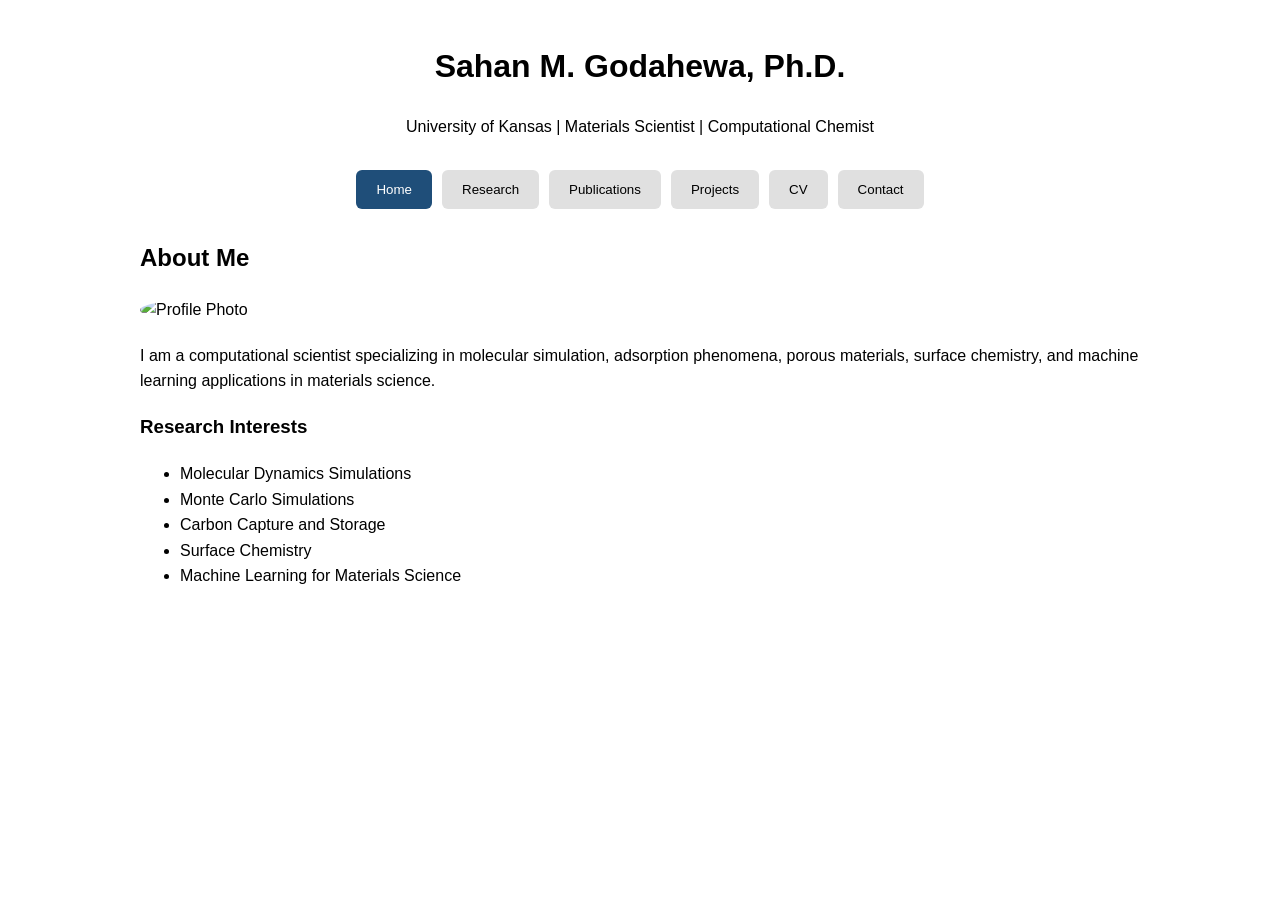
==== index.html @ 33417f58 "Update index.html Updated skills" ====
<!DOCTYPE html>
<html lang="en">
<head>
    <meta charset="UTF-8">
    <meta name="viewport" content="width=device-width, initial-scale=1.0">
    <title>Sahan M. Godahewa</title>
    <link rel="stylesheet" href="style.css">
</head>
<body>

<header>
    <h1>Sahan M. Godahewa, Ph.D. </h1>
    <p>University of Kansas | Materials Scientist | Computational Chemist</p>
</header>

<nav>
    <button class="tab-btn active" onclick="openTab('home')">Home</button>
    <button class="tab-btn" onclick="openTab('research')">Research</button>
    <button class="tab-btn" onclick="openTab('publications')">Publications</button>
    <button class="tab-btn" onclick="openTab('projects')">Projects</button>
    <button class="tab-btn" onclick="openTab('cv')">CV</button>
    <button class="tab-btn" onclick="openTab('contact')">Contact</button>
</nav>

<main>

<section id="home" class="tab-content active">
    <h2>About Me</h2>

    <img src="assets/img/profile.jpg" alt="Profile Photo" class="profile-photo">

    <p>
        I am a computational scientist specializing in molecular simulation,
        adsorption phenomena, porous materials, surface chemistry, and machine
        learning applications in materials science.
    </p>

    <h3>Research Interests</h3>
    <ul>
        <li>Molecular Dynamics Simulations</li>
        <li>Monte Carlo Simulations</li>
        <li>Carbon Capture and Storage</li>
        <li>Surface Chemistry</li>
        <li>Machine Learning for Materials Science</li>
    </ul>
</section>

<section id="research" class="tab-content">
    <h2>Research</h2>

    <h3>Molecular Simulation</h3>
    <p>
        Investigating adsorption, diffusion, and transport phenomena in porous materials.
    </p>

    <h3>Machine Learning</h3>
    <p>
        Applying data-driven methods to accelerate materials discovery.
    </p>

    <h3>Methods</h3>
    <ul>
        <li>Molecular Dynamics</li>
        <li>Monte Carlo</li>
        <li>Density Functional Theory</li>
        <li>Machine Learning</li>
    </ul>
</section>

<section id="publications" class="tab-content">
    <h2>Publications</h2>

    <div class="card">
        <h3>Publication Title</h3>
        <p>Authors</p>
        <p>Journal, Year</p>
    </div>

    <div class="card">
        <h3>Publication Title</h3>
        <p>Authors</p>
        <p>Journal, Year</p>
    </div>
</section>

<section id="projects" class="tab-content">
    <h2>Projects</h2>

    <div class="card">
        <h3>CO₂ Adsorption in Porous Silica</h3>
        <p>Molecular simulation study of adsorption and transport.</p>
    </div>

    <div class="card">
        <h3>Machine Learning for Materials Discovery</h3>
        <p>Predictive models for materials properties.</p>
    </div>
</section>

<section id="cv" class="tab-content">
    <h2>CV</h2>

    <div class="card">
    <h3>Contact Information</h3>
    <table style="width: 100%; border-collapse: collapse;">
        <tr>
            <td style="width: 180px; font-weight: bold; padding-bottom: 12px; vertical-align: top;">Name</td>
            <td style="padding-bottom: 12px; vertical-align: top;">Sahan M. Godahewa</td>
        </tr>
        <tr>
            <td style="font-weight: bold; padding-bottom: 12px; vertical-align: top;">Professional Title</td>
            <td style="padding-bottom: 12px; vertical-align: top;">Ph.D. in Chemistry</td>
        </tr>
        <tr>
            <td style="font-weight: bold; padding-bottom: 12px; vertical-align: top;">Email</td>
            <td style="padding-bottom: 12px; vertical-align: top;">sahanm830@gmail.com</td>
        </tr>
        <tr>
            <td style="font-weight: bold; padding-bottom: 12px; vertical-align: top;">Location</td>
            <td style="padding-bottom: 12px; vertical-align: top;">Colombo, Sri Lanka</td>
        </tr>
    </table>
</div>

    <div class="card">
     <h3>Professional Summary</h3>
        Materials scientist with 5+ years of experience in computational modeling, molecular simulations, and chemistry
research. Skilled in both advanced computation and laboratory techniques, with a strong passion for teaching,
mentorship, and translating research into practical applications.
    </div>

    <div class="card">
        <h3>Education</h3>
        <strong>Ph.D. in Chemistry</strong> (2019 — 2025)<br>
        University of Kansas, USA
        <br><br>
        <strong>B.Sc. (Hons)</strong> (2014 — 2018)<br>
        University of Colombo, Sri Lanka
    </div>

    <section id="cv" class="tab-content">
    <h2>CV</h2>

    <div class="card">
    <h3>Skills</h3>
    <table style="width: 100%; border-collapse: collapse;">
        <tr>
            <td style="width: 180px; font-weight: bold; padding-bottom: 12px; vertical-align: top;">Programming:</td>
            <td style="padding-bottom: 12px; vertical-align: top;">Python, Fortran, Shell scripts, HPC scripting</td>
        </tr>
        <tr>
            <td style="font-weight: bold; padding-bottom: 12px; vertical-align: top;">Simulation software packages:</td>
            <td style="padding-bottom: 12px; vertical-align: top;">LAMMPS, VASP, NWchem, QChem, CP2K</td>
        </tr>
        <tr>
            <td style="font-weight: bold; padding-bottom: 12px; vertical-align: top;">Utility programs:</td>
            <td style="padding-bottom: 12px; vertical-align: top;">VMD, PyMOL, MS Office, VESTA, GRACE, LaTeX, Blender, AVOGADRO</td>
        </tr>
        <tr>
            <td style="font-weight: bold; padding-bottom: 12px; vertical-align: top;">Experimental techniques:</td>
            <td style="padding-bottom: 12px; vertical-align: top;">SEM, TGA, FTIR, UV/VIS Spectrophotometer, pH analysis, Calorimetry</td>
        </tr>
    </table>
</div>

    
    <h3>Download Full CV</h3>

  <a href="assets/pdf/cv.pdf" class="btn">
      Download PDF
  </a>

</section>

<section id="contact" class="tab-content">
    <h2>Contact</h2>

    <p>Email:
        <a href="mailto:sahanm830@gmail.com">
        sahanm830@gmail.com
        </a>
    </p>

    <p>GitHub:
        <a href="https://github.com/sahangodahewa" target="_blank">
        github.com/sahangodahewa
        </a>
    </p>

    <p>LinkedIn:
        <a href="https://www.linkedin.com/in/sahan-godahewa/" target="_blank">
        LinkedIn/sahangodahewa
        </a>
    </p>

    <p>Google Scholar:
        <a href="https://scholar.google.com/citations?user=-yLiTJUAAAAJ&hl=en&authuser=1" target="_blank">
        Google Scholar Profile of Sahan M. Godahewa
        </a>
    </p>

    <p>
        ORCID:
        <a href="https://orcid.org/0009-0008-8300-6606" target="_blank">
            ORCID-Sahan Godahewa
        </a>
    </p>

    <img src="assets/img/orcid-qr.png"
         alt="ORCID QR Code"
         class="orcid-qr">

    
</section>

</main>

<script src="script.js"></script>

</body>
</html>
---- style.css ----
body {
    font-family: Arial, sans-serif;
    max-width: 1000px;
    margin: auto;
    padding: 20px;
    line-height: 1.6;
}

header {
    text-align: center;
    margin-bottom: 30px;
}

nav {
    display: flex;
    justify-content: center;
    gap: 10px;
    flex-wrap: wrap;
    margin-bottom: 30px;
}

.tab-btn {
    border: none;
    padding: 12px 20px;
    cursor: pointer;
    background: #e0e0e0;
    border-radius: 6px;
}

.tab-btn.active {
    background: #1f4e79;
    color: white;
}

.tab-content {
    display: none;
}

.tab-content.active {
    display: block;
}

.profile-photo {
    width: 200px;
    border-radius: 50%;
    display: block;
    margin-bottom: 20px;
}

.card {
    border: 1px solid #ddd;
    padding: 20px;
    margin-bottom: 15px;
    border-radius: 8px;
}

.btn {
    display: inline-block;
    padding: 10px 18px;
    background: #1f4e79;
    color: white;
    text-decoration: none;
    border-radius: 6px;
}

.cv-header {
    text-align: center;
    margin-bottom: 30px;
}

.cv-item {
    margin-bottom: 20px;
    padding-left: 15px;
    border-left: 3px solid #1f4e79;
}

#cv h3 {
    margin-top: 30px;
    border-bottom: 1px solid #ddd;
    padding-bottom: 5px;
}


.contact-container {
    display: flex;
    justify-content: space-between;
    align-items: center;
    gap: 30px;
}

.orcid-qr img {
    width: 120px;
    height: auto;
}
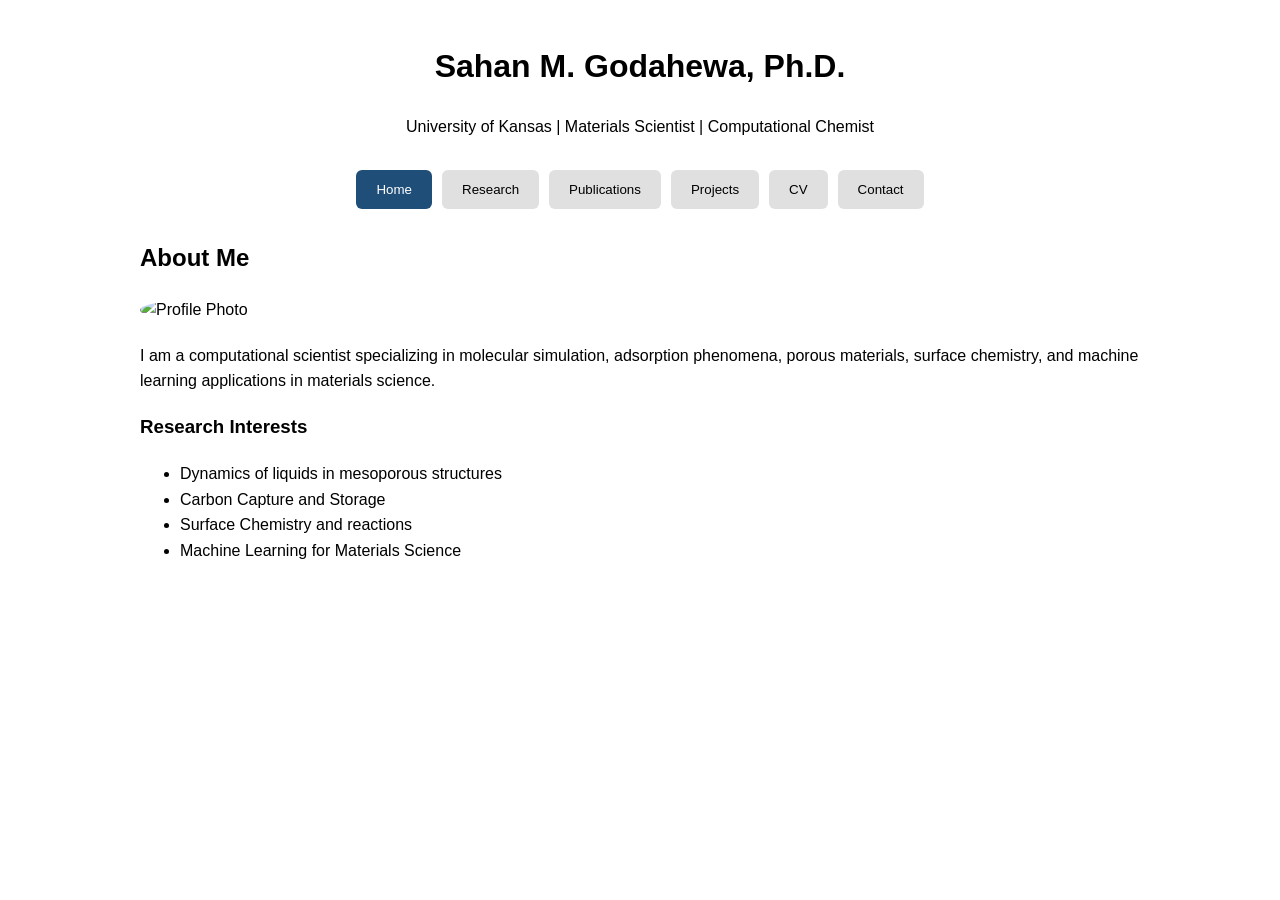
==== commit cbca3102: "Update index.html" ====
--- a/index.html
+++ b/index.html
@@ -37,10 +37,9 @@
 
     <h3>Research Interests</h3>
     <ul>
-        <li>Molecular Dynamics Simulations</li>
-        <li>Monte Carlo Simulations</li>
+        <li>Dynamics of liquids in mesoporous structures</li>
         <li>Carbon Capture and Storage</li>
-        <li>Surface Chemistry</li>
+        <li>Surface Chemistry and reactions</li>
         <li>Machine Learning for Materials Science</li>
     </ul>
 </section>
@@ -71,16 +70,62 @@
     <h2>Publications</h2>
 
     <div class="card">
-        <h3>Publication Title</h3>
-        <p>Authors</p>
-        <p>Journal, Year</p>
-    </div>
-
-    <div class="card">
-        <h3>Publication Title</h3>
-        <p>Authors</p>
-        <p>Journal, Year</p>
-    </div>
+        <h3 style="color: #0066cc;">An insightful approach to understanding the mechanism of amino acid adsorption on inorganic surfaces: Glycine on silica</h3>
+        <p><strong>Authors :</strong> <strong>Godahewa, S.M.</strong>, Tillekaratne, A.</p>
+        <p><strong>Journal, Year:</strong> Chemistry & Chemical Technology, 2023</p>
+        <a href="assets/pdf/paper1.pdf" target="_blank" style="color: #9c27b0; text-decoration: underline; font-size: 0.95rem;">
+    📄 View PDF
+            </a>
+    </div>
+
+    <div class="card">
+        <h3 style="color: #0066cc;">An accurate force field for carbon
+dioxide-silica interactions based on density functional theory</h3>
+        <p><strong>Authors :</strong><strong>Godahewa, S.M.</strong>, Jayawardena, T., Thompson, W.H., Greathouse, J.A.</p>
+        <p><strong>Journal, Year:</strong>Journal of Physical Chemistry B, 2025</p>
+        <a href="assets/pdf/paper2.pdf" target="_blank" style="color: #9c27b0; text-decoration: underline; font-size: 0.95rem;">
+    📄 View PDF
+            </a>
+    </div>
+
+    <div class="card">
+        <h3 style="color: #0066cc;">Effects of Confinement and Pressure
+on the Structure and Dynamics of Carbon Dioxide in Silica Slit Pores.</h3>
+        <p><strong>Authors :</strong><strong>Godahewa, S.M.</strong>, Jayawardena, T., Thompson, W.H., Greathouse, J.A.</p>
+        <p><strong>Journal, Year:</strong>Journal of Chemical Physics, 2026</p>
+        <a href="assets/pdf/paper3.pdf" target="_blank" style="color: #9c27b0; text-decoration: underline; font-size: 0.95rem;">
+    📄 View PDF
+            </a>
+    </div>
+
+    <div class="card">
+        <h3 style="color: #0066cc;">Modeling the
+Structural Heterogeneity of Vicinal Silanols and Its Effects on TiCl4 Grafting onto Amorphous Silica</h3>
+        <p><strong>Authors :</strong> Khan, S.A., <strong>Godahewa, S.M.</strong>, Wimalasiri, P.N., Thompson, W.H., Scott, S.L., Peters, B.</p>
+        <p><strong>Journal, Year:</strong> Chemistry of Materials, 2022</p>
+        <a href="assets/pdf/paper4.pdf" target="_blank" style="color: #9c27b0; text-decoration: underline; font-size: 0.95rem;">
+    📄 View PDF
+            </a>
+    </div>
+
+    <div class="card">
+        <h3 style="color: #0066cc;">Ab Initio-Derived Force Field for Amorphous Silica Interfaces for Use in Molecular Dynamics Simulations</h3>
+        <p><strong>Authors :</strong>Senanayake, H.S., Wimalasiri, P.N., <strong>Godahewa, S.M.</strong>, Thompson, W.H., Greathouse, J.A.</p>
+        <p><strong>Journal, Year:</strong> The Journal of Physical Chemistry C, 2023.</p>
+        <a href="assets/pdf/paper5.pdf" target="_blank" style="color: #9c27b0; text-decoration: underline; font-size: 0.95rem;">
+    📄 View PDF
+            </a>
+    </div>
+
+    <div class="card">
+        <h3 style="color: #0066cc;">Beyond Force Field Mixing Rules to Model Silica-Water Interfaces</h3>
+        <p><strong>Authors :</strong>Jayawardena, T., <strong>Godahewa, S.M.</strong>, Thompson, W.H., Greathouse, J.A.</p>
+        <p><strong>Journal, Year:</strong> Journal of Physical Chemistry C, 2025</p>
+        <a href="assets/pdf/paper6.pdf" target="_blank" style="color: #9c27b0; text-decoration: underline; font-size: 0.95rem;">
+    📄 View PDF
+            </a>
+    </div>
+    
 </section>
 
 <section id="projects" class="tab-content">
@@ -138,9 +183,6 @@
         University of Colombo, Sri Lanka
     </div>
 
-    <section id="cv" class="tab-content">
-    <h2>CV</h2>
-
     <div class="card">
     <h3>Skills</h3>
     <table style="width: 100%; border-collapse: collapse;">
@@ -195,7 +237,7 @@
 
     <p>Google Scholar:
         <a href="https://scholar.google.com/citations?user=-yLiTJUAAAAJ&hl=en&authuser=1" target="_blank">
-        Google Scholar Profile of Sahan M. Godahewa
+        Google Scholar Profile 
         </a>
     </p>
 
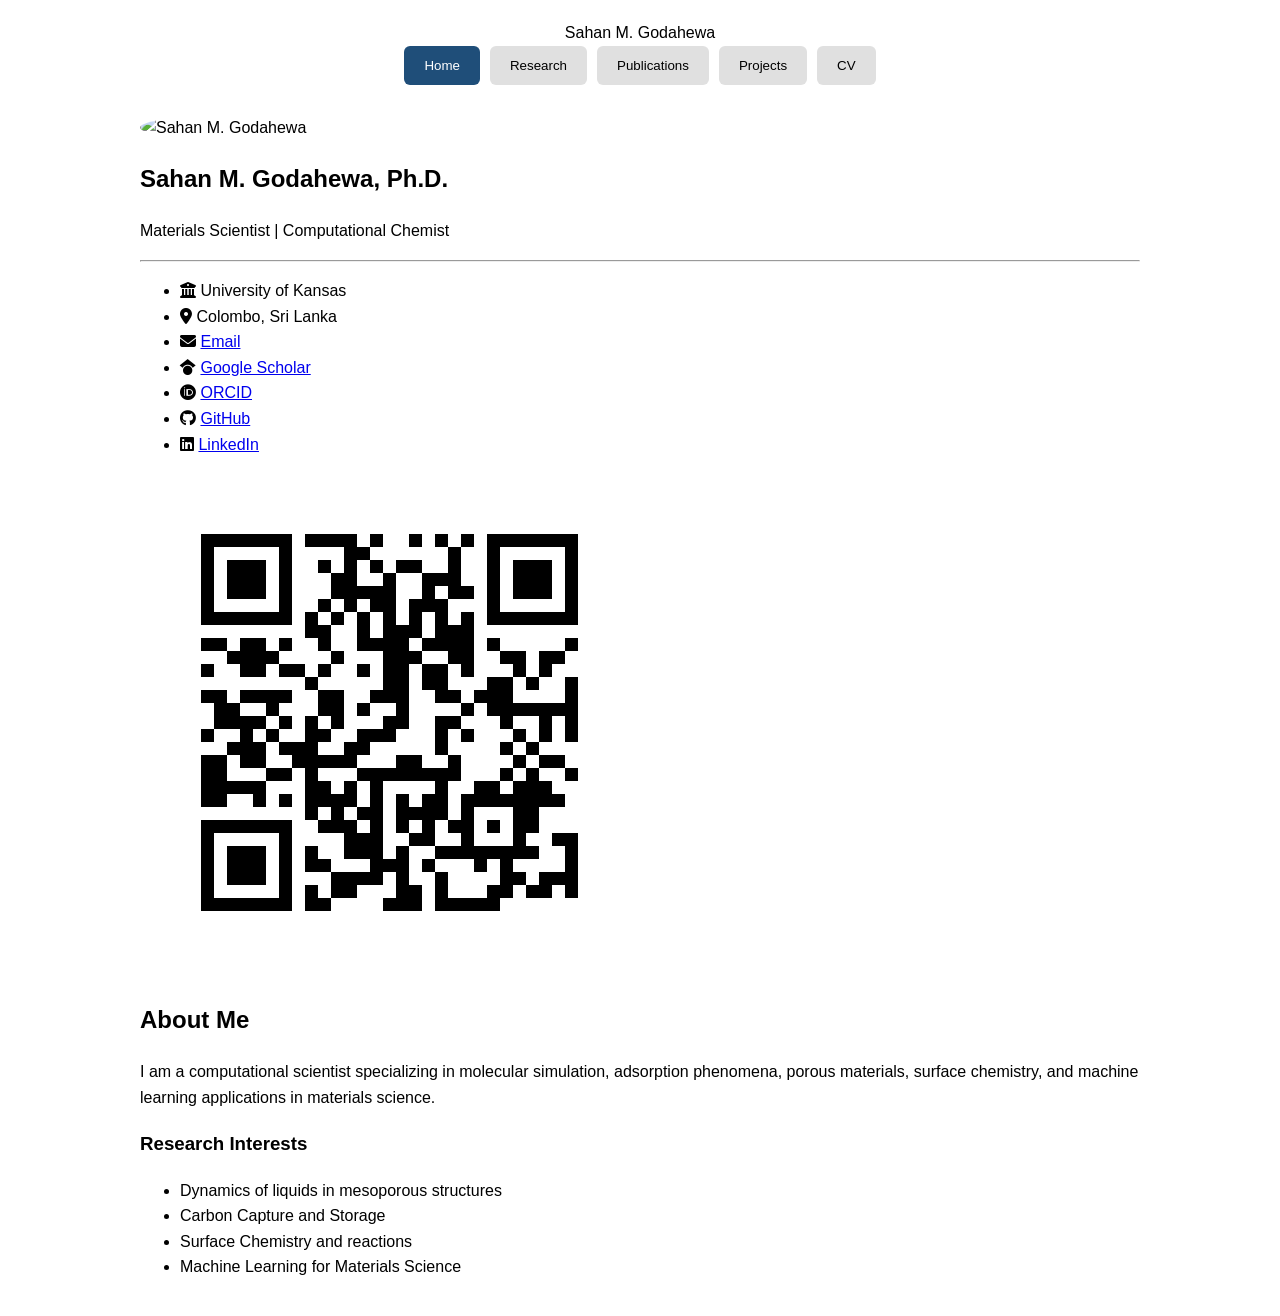
==== commit 216e1478: "Update index.html" ====
--- a/index.html
+++ b/index.html
@@ -5,259 +5,189 @@
     <meta name="viewport" content="width=device-width, initial-scale=1.0">
     <title>Sahan M. Godahewa</title>
     <link rel="stylesheet" href="style.css">
+    <link rel="stylesheet" href="https://cdnjs.cloudflare.com/ajax/libs/font-awesome/6.4.0/css/all.min.css">
 </head>
 <body>
 
-<header>
-    <h1>Sahan M. Godahewa, Ph.D. </h1>
-    <p>University of Kansas | Materials Scientist | Computational Chemist</p>
+<header class="top-nav-container">
+    <div class="site-title">Sahan M. Godahewa</div>
+    <nav class="navigation">
+        <button class="tab-btn active" onclick="openTab('home')">Home</button>
+        <button class="tab-btn" onclick="openTab('research')">Research</button>
+        <button class="tab-btn" onclick="openTab('publications')">Publications</button>
+        <button class="tab-btn" onclick="openTab('projects')">Projects</button>
+        <button class="tab-btn" onclick="openTab('cv')">CV</button>
+    </nav>
 </header>
 
-<nav>
-    <button class="tab-btn active" onclick="openTab('home')">Home</button>
-    <button class="tab-btn" onclick="openTab('research')">Research</button>
-    <button class="tab-btn" onclick="openTab('publications')">Publications</button>
-    <button class="tab-btn" onclick="openTab('projects')">Projects</button>
-    <button class="tab-btn" onclick="openTab('cv')">CV</button>
-    <button class="tab-btn" onclick="openTab('contact')">Contact</button>
-</nav>
+<div class="page-wrapper">
+    
+    <aside class="sidebar">
+        <div class="sidebar-sticky">
+            <img src="assets/img/profile.jpg" alt="Sahan M. Godahewa" class="profile-photo">
+            
+            <div class="sidebar-meta">
+                <h2>Sahan M. Godahewa, Ph.D.</h2>
+                <p class="sidebar-bio">Materials Scientist | Computational Chemist</p>
+            </div>
 
-<main>
+            <hr class="sidebar-divider">
 
-<section id="home" class="tab-content active">
-    <h2>About Me</h2>
+            <ul class="sidebar-links">
+                <li><i class="fa-solid fa-building-columns"></i> <span>University of Kansas</span></li>
+                <li><i class="fa-solid fa-location-dot"></i> <span>Colombo, Sri Lanka</span></li>
+                <li><i class="fa-solid fa-envelope"></i> <a href="mailto:sahanm830@gmail.com">Email</a></li>
+                <li><i class="fa-brands fa-google-scholar"></i> <a href="https://scholar.google.com/citations?user=-yLiTJUAAAAJ&hl=en&authuser=1" target="_blank">Google Scholar</a></li>
+                <li><i class="fa-brands fa-orcid"></i> <a href="https://orcid.org/0009-0008-8300-6606" target="_blank">ORCID</a></li>
+                <li><i class="fa-brands fa-github"></i> <a href="https://github.com/sahangodahewa" target="_blank">GitHub</a></li>
+                <li><i class="fa-brands fa-linkedin"></i> <a href="https://www.linkedin.com/in/sahan-godahewa/" target="_blank">LinkedIn</a></li>
+            </ul>
+            
+            <div class="sidebar-qr">
+                <img src="assets/img/orcid-qr.png" alt="ORCID QR Code" class="orcid-qr">
+            </div>
+        </div>
+    </aside>
 
-    <img src="assets/img/profile.jpg" alt="Profile Photo" class="profile-photo">
+    <main class="main-content">
 
-    <p>
-        I am a computational scientist specializing in molecular simulation,
-        adsorption phenomena, porous materials, surface chemistry, and machine
-        learning applications in materials science.
-    </p>
+        <section id="home" class="tab-content active">
+            <h2>About Me</h2>
+            <p>
+                I am a computational scientist specializing in molecular simulation,
+                adsorption phenomena, porous materials, surface chemistry, and machine
+                learning applications in materials science.
+            </p>
 
-    <h3>Research Interests</h3>
-    <ul>
-        <li>Dynamics of liquids in mesoporous structures</li>
-        <li>Carbon Capture and Storage</li>
-        <li>Surface Chemistry and reactions</li>
-        <li>Machine Learning for Materials Science</li>
-    </ul>
-</section>
+            <h3>Research Interests</h3>
+            <ul>
+                <li>Dynamics of liquids in mesoporous structures</li>
+                <li>Carbon Capture and Storage</li>
+                <li>Surface Chemistry and reactions</li>
+                <li>Machine Learning for Materials Science</li>
+            </ul>
+        </section>
 
-<section id="research" class="tab-content">
-    <h2>Research</h2>
+        <section id="research" class="tab-content">
+            <h2>Research</h2>
+            <h3>Molecular Simulation</h3>
+            <p>Investigating adsorption, diffusion, and transport phenomena in porous materials.</p>
 
-    <h3>Molecular Simulation</h3>
-    <p>
-        Investigating adsorption, diffusion, and transport phenomena in porous materials.
-    </p>
+            <h3>Machine Learning</h3>
+            <p>Applying data-driven methods to accelerate materials discovery.</p>
 
-    <h3>Machine Learning</h3>
-    <p>
-        Applying data-driven methods to accelerate materials discovery.
-    </p>
+            <h3>Methods</h3>
+            <ul>
+                <li>Molecular Dynamics</li>
+                <li>Monte Carlo</li>
+                <li>Density Functional Theory</li>
+                <li>Machine Learning</li>
+            </ul>
+        </section>
 
-    <h3>Methods</h3>
-    <ul>
-        <li>Molecular Dynamics</li>
-        <li>Monte Carlo</li>
-        <li>Density Functional Theory</li>
-        <li>Machine Learning</li>
-    </ul>
-</section>
+        <section id="publications" class="tab-content">
+            <h2>Publications</h2>
 
-<section id="publications" class="tab-content">
-    <h2>Publications</h2>
+            <div class="card">
+                <h3 class="paper-title">An insightful approach to understanding the mechanism of amino acid adsorption on inorganic surfaces: Glycine on silica</h3>
+                <p><strong>Authors :</strong> <strong>Godahewa, S.M.</strong>, Tillekaratne, A.</p>
+                <p><strong>Journal, Year:</strong> Chemistry & Chemical Technology, 2023</p>
+                <a href="assets/pdf/paper1.pdf" target="_blank" class="pdf-link">📄 View PDF</a>
+            </div>
 
-    <div class="card">
-        <h3 style="color: #0066cc;">An insightful approach to understanding the mechanism of amino acid adsorption on inorganic surfaces: Glycine on silica</h3>
-        <p><strong>Authors :</strong> <strong>Godahewa, S.M.</strong>, Tillekaratne, A.</p>
-        <p><strong>Journal, Year:</strong> Chemistry & Chemical Technology, 2023</p>
-        <a href="assets/pdf/paper1.pdf" target="_blank" style="color: #9c27b0; text-decoration: underline; font-size: 0.95rem;">
-    📄 View PDF
-            </a>
-    </div>
+            <div class="card">
+                <h3 class="paper-title">An accurate force field for carbon dioxide-silica interactions based on density functional theory</h3>
+                <p><strong>Authors :</strong> <strong>Godahewa, S.M.</strong>, Jayawardena, T., Thompson, W.H., Greathouse, J.A.</p>
+                <p><strong>Journal, Year:</strong> Journal of Physical Chemistry B, 2025</p>
+                <a href="assets/pdf/paper2.pdf" target="_blank" class="pdf-link">📄 View PDF</a>
+            </div>
 
-    <div class="card">
-        <h3 style="color: #0066cc;">An accurate force field for carbon
-dioxide-silica interactions based on density functional theory</h3>
-        <p><strong>Authors :</strong><strong>Godahewa, S.M.</strong>, Jayawardena, T., Thompson, W.H., Greathouse, J.A.</p>
-        <p><strong>Journal, Year:</strong>Journal of Physical Chemistry B, 2025</p>
-        <a href="assets/pdf/paper2.pdf" target="_blank" style="color: #9c27b0; text-decoration: underline; font-size: 0.95rem;">
-    📄 View PDF
-            </a>
-    </div>
+            <div class="card">
+                <h3 class="paper-title">Effects of Confinement and Pressure on the Structure and Dynamics of Carbon Dioxide in Silica Slit Pores.</h3>
+                <p><strong>Authors :</strong> <strong>Godahewa, S.M.</strong>, Jayawardena, T., Thompson, W.H., Greathouse, J.A.</p>
+                <p><strong>Journal, Year:</strong> Journal of Chemical Physics, 2026</p>
+                <a href="assets/pdf/paper3.pdf" target="_blank" class="pdf-link">📄 View PDF</a>
+            </div>
 
-    <div class="card">
-        <h3 style="color: #0066cc;">Effects of Confinement and Pressure
-on the Structure and Dynamics of Carbon Dioxide in Silica Slit Pores.</h3>
-        <p><strong>Authors :</strong><strong>Godahewa, S.M.</strong>, Jayawardena, T., Thompson, W.H., Greathouse, J.A.</p>
-        <p><strong>Journal, Year:</strong>Journal of Chemical Physics, 2026</p>
-        <a href="assets/pdf/paper3.pdf" target="_blank" style="color: #9c27b0; text-decoration: underline; font-size: 0.95rem;">
-    📄 View PDF
-            </a>
-    </div>
+            <div class="card">
+                <h3 class="paper-title">Modeling the Structural Heterogeneity of Vicinal Silanols and Its Effects on TiCl4 Grafting onto Amorphous Silica</h3>
+                <p><strong>Authors :</strong> Khan, S.A., <strong>Godahewa, S.M.</strong>, Wimalasiri, P.N., Thompson, W.H., Scott, S.L., Peters, B.</p>
+                <p><strong>Journal, Year:</strong> Chemistry of Materials, 2022</p>
+                <a href="assets/pdf/paper4.pdf" target="_blank" class="pdf-link">📄 View PDF</a>
+            </div>
 
-    <div class="card">
-        <h3 style="color: #0066cc;">Modeling the
-Structural Heterogeneity of Vicinal Silanols and Its Effects on TiCl4 Grafting onto Amorphous Silica</h3>
-        <p><strong>Authors :</strong> Khan, S.A., <strong>Godahewa, S.M.</strong>, Wimalasiri, P.N., Thompson, W.H., Scott, S.L., Peters, B.</p>
-        <p><strong>Journal, Year:</strong> Chemistry of Materials, 2022</p>
-        <a href="assets/pdf/paper4.pdf" target="_blank" style="color: #9c27b0; text-decoration: underline; font-size: 0.95rem;">
-    📄 View PDF
-            </a>
-    </div>
+            <div class="card">
+                <h3 class="paper-title">Ab Initio-Derived Force Field for Amorphous Silica Interfaces for Use in Molecular Dynamics Simulations</h3>
+                <p><strong>Authors :</strong> Senanayake, H.S., Wimalasiri, P.N., <strong>Godahewa, S.M.</strong>, Thompson, W.H., Greathouse, J.A.</p>
+                <p><strong>Journal, Year:</strong> The Journal of Physical Chemistry C, 2023.</p>
+                <a href="assets/pdf/paper5.pdf" target="_blank" class="pdf-link">📄 View PDF</a>
+            </div>
 
-    <div class="card">
-        <h3 style="color: #0066cc;">Ab Initio-Derived Force Field for Amorphous Silica Interfaces for Use in Molecular Dynamics Simulations</h3>
-        <p><strong>Authors :</strong>Senanayake, H.S., Wimalasiri, P.N., <strong>Godahewa, S.M.</strong>, Thompson, W.H., Greathouse, J.A.</p>
-        <p><strong>Journal, Year:</strong> The Journal of Physical Chemistry C, 2023.</p>
-        <a href="assets/pdf/paper5.pdf" target="_blank" style="color: #9c27b0; text-decoration: underline; font-size: 0.95rem;">
-    📄 View PDF
-            </a>
-    </div>
+            <div class="card">
+                <h3 class="paper-title">Beyond Force Field Mixing Rules to Model Silica-Water Interfaces</h3>
+                <p><strong>Authors :</strong> Jayawardena, T., <strong>Godahewa, S.M.</strong>, Thompson, W.H., Greathouse, J.A.</p>
+                <p><strong>Journal, Year:</strong> Journal of Physical Chemistry C, 2025</p>
+                <a href="assets/pdf/paper6.pdf" target="_blank" class="pdf-link">📄 View PDF</a>
+            </div>
+        </section>
 
-    <div class="card">
-        <h3 style="color: #0066cc;">Beyond Force Field Mixing Rules to Model Silica-Water Interfaces</h3>
-        <p><strong>Authors :</strong>Jayawardena, T., <strong>Godahewa, S.M.</strong>, Thompson, W.H., Greathouse, J.A.</p>
-        <p><strong>Journal, Year:</strong> Journal of Physical Chemistry C, 2025</p>
-        <a href="assets/pdf/paper6.pdf" target="_blank" style="color: #9c27b0; text-decoration: underline; font-size: 0.95rem;">
-    📄 View PDF
-            </a>
-    </div>
-    
-</section>
+        <section id="projects" class="tab-content">
+            <h2>Projects</h2>
+            <div class="card">
+                <h3>CO₂ Adsorption in Porous Silica</h3>
+                <p>Molecular simulation study of adsorption and transport.</p>
+            </div>
+            <div class="card">
+                <h3>Machine Learning for Materials Discovery</h3>
+                <p>Predictive models for materials properties.</p>
+            </div>
+        </section>
 
-<section id="projects" class="tab-content">
-    <h2>Projects</h2>
+        <section id="cv" class="tab-content">
+            <h2>CV</h2>
+            <div class="card">
+                 <h3>Professional Summary</h3>
+                 Materials scientist with 5+ years of experience in computational modeling, molecular simulations, and chemistry research. Skilled in both advanced computation and laboratory techniques, with a strong passion for teaching, mentorship, and translating research into practical applications.
+            </div>
 
-    <div class="card">
-        <h3>CO₂ Adsorption in Porous Silica</h3>
-        <p>Molecular simulation study of adsorption and transport.</p>
-    </div>
+            <div class="card">
+                <h3>Education</h3>
+                <strong>Ph.D. in Chemistry</strong> (2019 — 2025)<br>
+                University of Kansas, USA
+                <br><br>
+                <strong>B.Sc. (Hons)</strong> (2014 — 2018)<br>
+                University of Colombo, Sri Lanka
+            </div>
 
-    <div class="card">
-        <h3>Machine Learning for Materials Discovery</h3>
-        <p>Predictive models for materials properties.</p>
-    </div>
-</section>
+            <div class="card">
+                <h3>Skills</h3>
+                <table class="skills-table">
+                    <tr>
+                        <td><strong>Programming:</strong></td>
+                        <td>Python, Fortran, Shell scripts, HPC scripting</td>
+                    </tr>
+                    <tr>
+                        <td><strong>Simulation software:</strong></td>
+                        <td>LAMMPS, VASP, NWchem, QChem, CP2K</td>
+                    </tr>
+                    <tr>
+                        <td><strong>Utility programs:</strong></td>
+                        <td>VMD, PyMOL, MS Office, VESTA, GRACE, LaTeX, Blender, AVOGADRO</td>
+                    </tr>
+                    <tr>
+                        <td><strong>Experimental:</strong></td>
+                        <td>SEM, TGA, FTIR, UV/VIS Spectrophotometer, pH analysis, Calorimetry</td>
+                    </tr>
+                </table>
+            </div>
 
-<section id="cv" class="tab-content">
-    <h2>CV</h2>
+            <h3>Download Full CV</h3>
+            <a href="assets/pdf/cv.pdf" class="btn">Download PDF</a>
+        </section>
 
-    <div class="card">
-    <h3>Contact Information</h3>
-    <table style="width: 100%; border-collapse: collapse;">
-        <tr>
-            <td style="width: 180px; font-weight: bold; padding-bottom: 12px; vertical-align: top;">Name</td>
-            <td style="padding-bottom: 12px; vertical-align: top;">Sahan M. Godahewa</td>
-        </tr>
-        <tr>
-            <td style="font-weight: bold; padding-bottom: 12px; vertical-align: top;">Professional Title</td>
-            <td style="padding-bottom: 12px; vertical-align: top;">Ph.D. in Chemistry</td>
-        </tr>
-        <tr>
-            <td style="font-weight: bold; padding-bottom: 12px; vertical-align: top;">Email</td>
-            <td style="padding-bottom: 12px; vertical-align: top;">sahanm830@gmail.com</td>
-        </tr>
-        <tr>
-            <td style="font-weight: bold; padding-bottom: 12px; vertical-align: top;">Location</td>
-            <td style="padding-bottom: 12px; vertical-align: top;">Colombo, Sri Lanka</td>
-        </tr>
-    </table>
+    </main>
 </div>
 
-    <div class="card">
-     <h3>Professional Summary</h3>
-        Materials scientist with 5+ years of experience in computational modeling, molecular simulations, and chemistry
-research. Skilled in both advanced computation and laboratory techniques, with a strong passion for teaching,
-mentorship, and translating research into practical applications.
-    </div>
-
-    <div class="card">
-        <h3>Education</h3>
-        <strong>Ph.D. in Chemistry</strong> (2019 — 2025)<br>
-        University of Kansas, USA
-        <br><br>
-        <strong>B.Sc. (Hons)</strong> (2014 — 2018)<br>
-        University of Colombo, Sri Lanka
-    </div>
-
-    <div class="card">
-    <h3>Skills</h3>
-    <table style="width: 100%; border-collapse: collapse;">
-        <tr>
-            <td style="width: 180px; font-weight: bold; padding-bottom: 12px; vertical-align: top;">Programming:</td>
-            <td style="padding-bottom: 12px; vertical-align: top;">Python, Fortran, Shell scripts, HPC scripting</td>
-        </tr>
-        <tr>
-            <td style="font-weight: bold; padding-bottom: 12px; vertical-align: top;">Simulation software packages:</td>
-            <td style="padding-bottom: 12px; vertical-align: top;">LAMMPS, VASP, NWchem, QChem, CP2K</td>
-        </tr>
-        <tr>
-            <td style="font-weight: bold; padding-bottom: 12px; vertical-align: top;">Utility programs:</td>
-            <td style="padding-bottom: 12px; vertical-align: top;">VMD, PyMOL, MS Office, VESTA, GRACE, LaTeX, Blender, AVOGADRO</td>
-        </tr>
-        <tr>
-            <td style="font-weight: bold; padding-bottom: 12px; vertical-align: top;">Experimental techniques:</td>
-            <td style="padding-bottom: 12px; vertical-align: top;">SEM, TGA, FTIR, UV/VIS Spectrophotometer, pH analysis, Calorimetry</td>
-        </tr>
-    </table>
-</div>
-
-    
-    <h3>Download Full CV</h3>
-
-  <a href="assets/pdf/cv.pdf" class="btn">
-      Download PDF
-  </a>
-
-</section>
-
-<section id="contact" class="tab-content">
-    <h2>Contact</h2>
-
-    <p>Email:
-        <a href="mailto:sahanm830@gmail.com">
-        sahanm830@gmail.com
-        </a>
-    </p>
-
-    <p>GitHub:
-        <a href="https://github.com/sahangodahewa" target="_blank">
-        github.com/sahangodahewa
-        </a>
-    </p>
-
-    <p>LinkedIn:
-        <a href="https://www.linkedin.com/in/sahan-godahewa/" target="_blank">
-        LinkedIn/sahangodahewa
-        </a>
-    </p>
-
-    <p>Google Scholar:
-        <a href="https://scholar.google.com/citations?user=-yLiTJUAAAAJ&hl=en&authuser=1" target="_blank">
-        Google Scholar Profile 
-        </a>
-    </p>
-
-    <p>
-        ORCID:
-        <a href="https://orcid.org/0009-0008-8300-6606" target="_blank">
-            ORCID-Sahan Godahewa
-        </a>
-    </p>
-
-    <img src="assets/img/orcid-qr.png"
-         alt="ORCID QR Code"
-         class="orcid-qr">
-
-    
-</section>
-
-</main>
-
 <script src="script.js"></script>
-
 </body>
 </html>
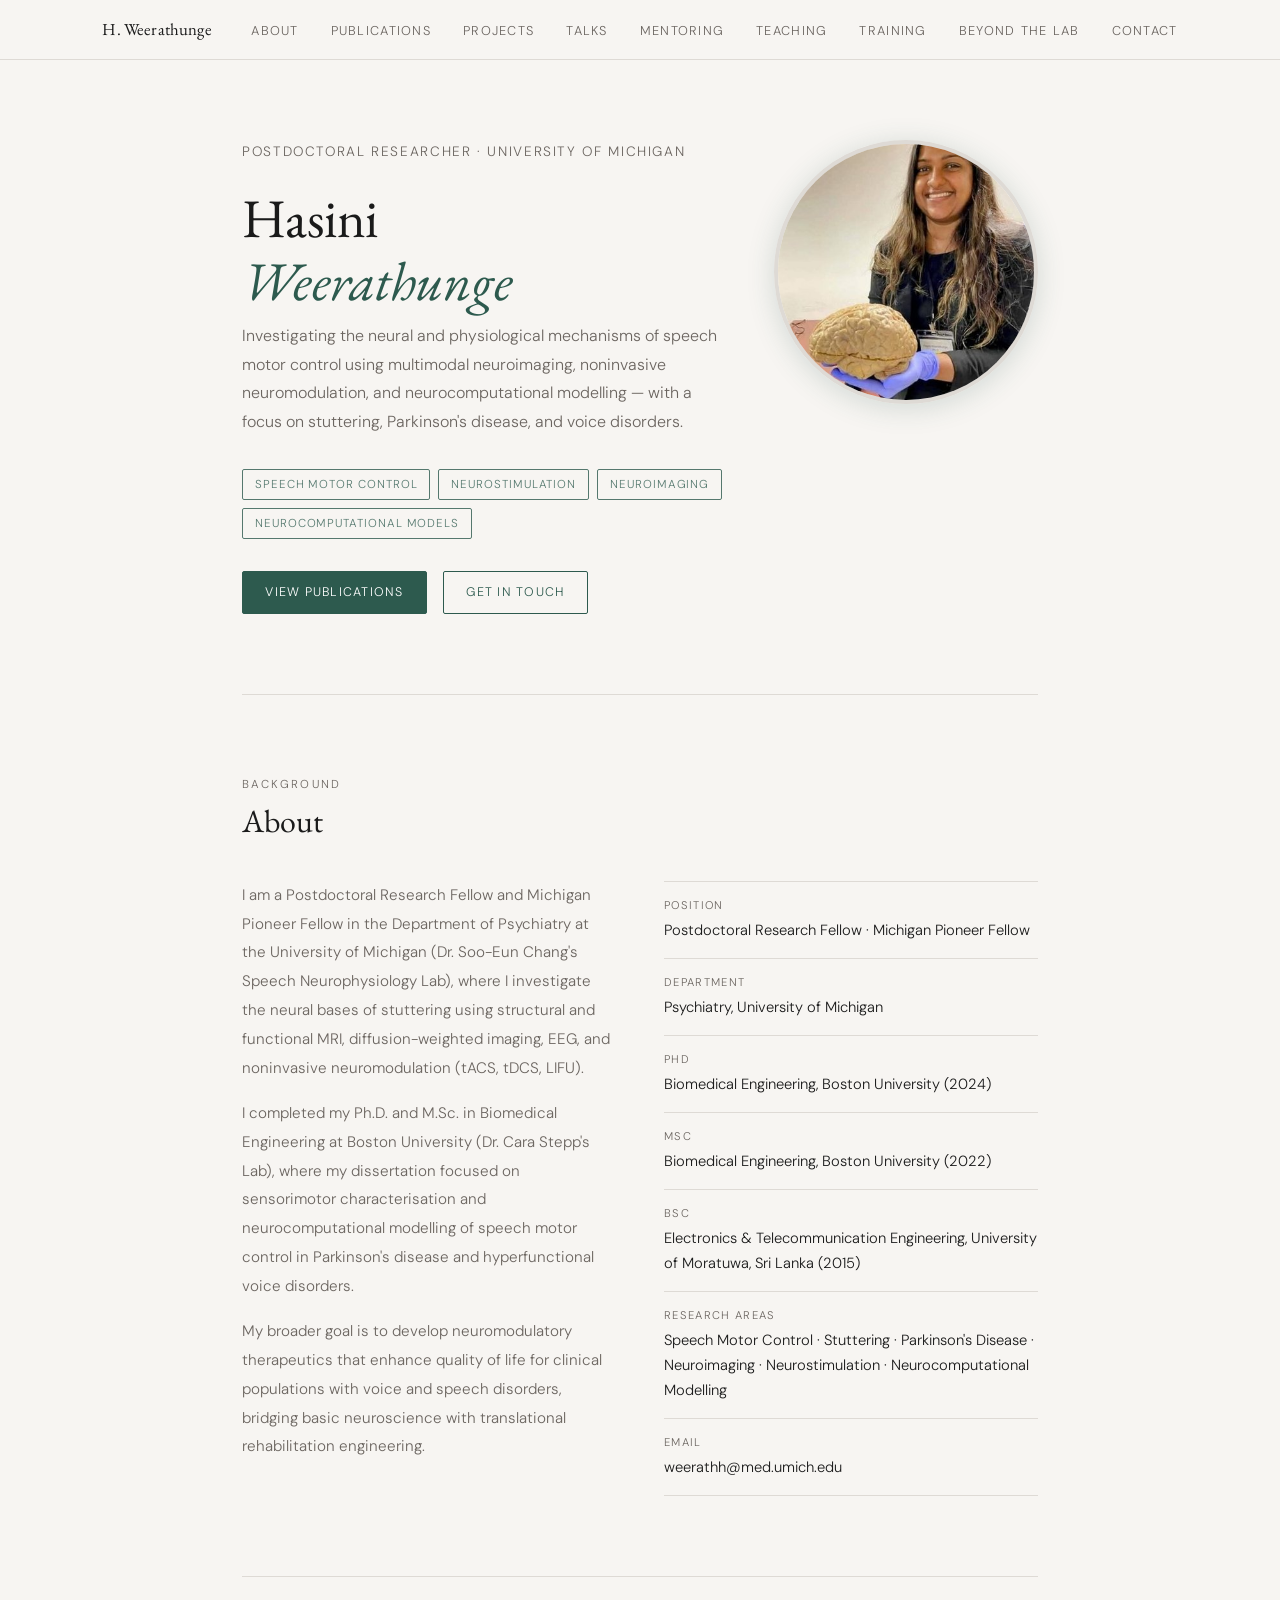
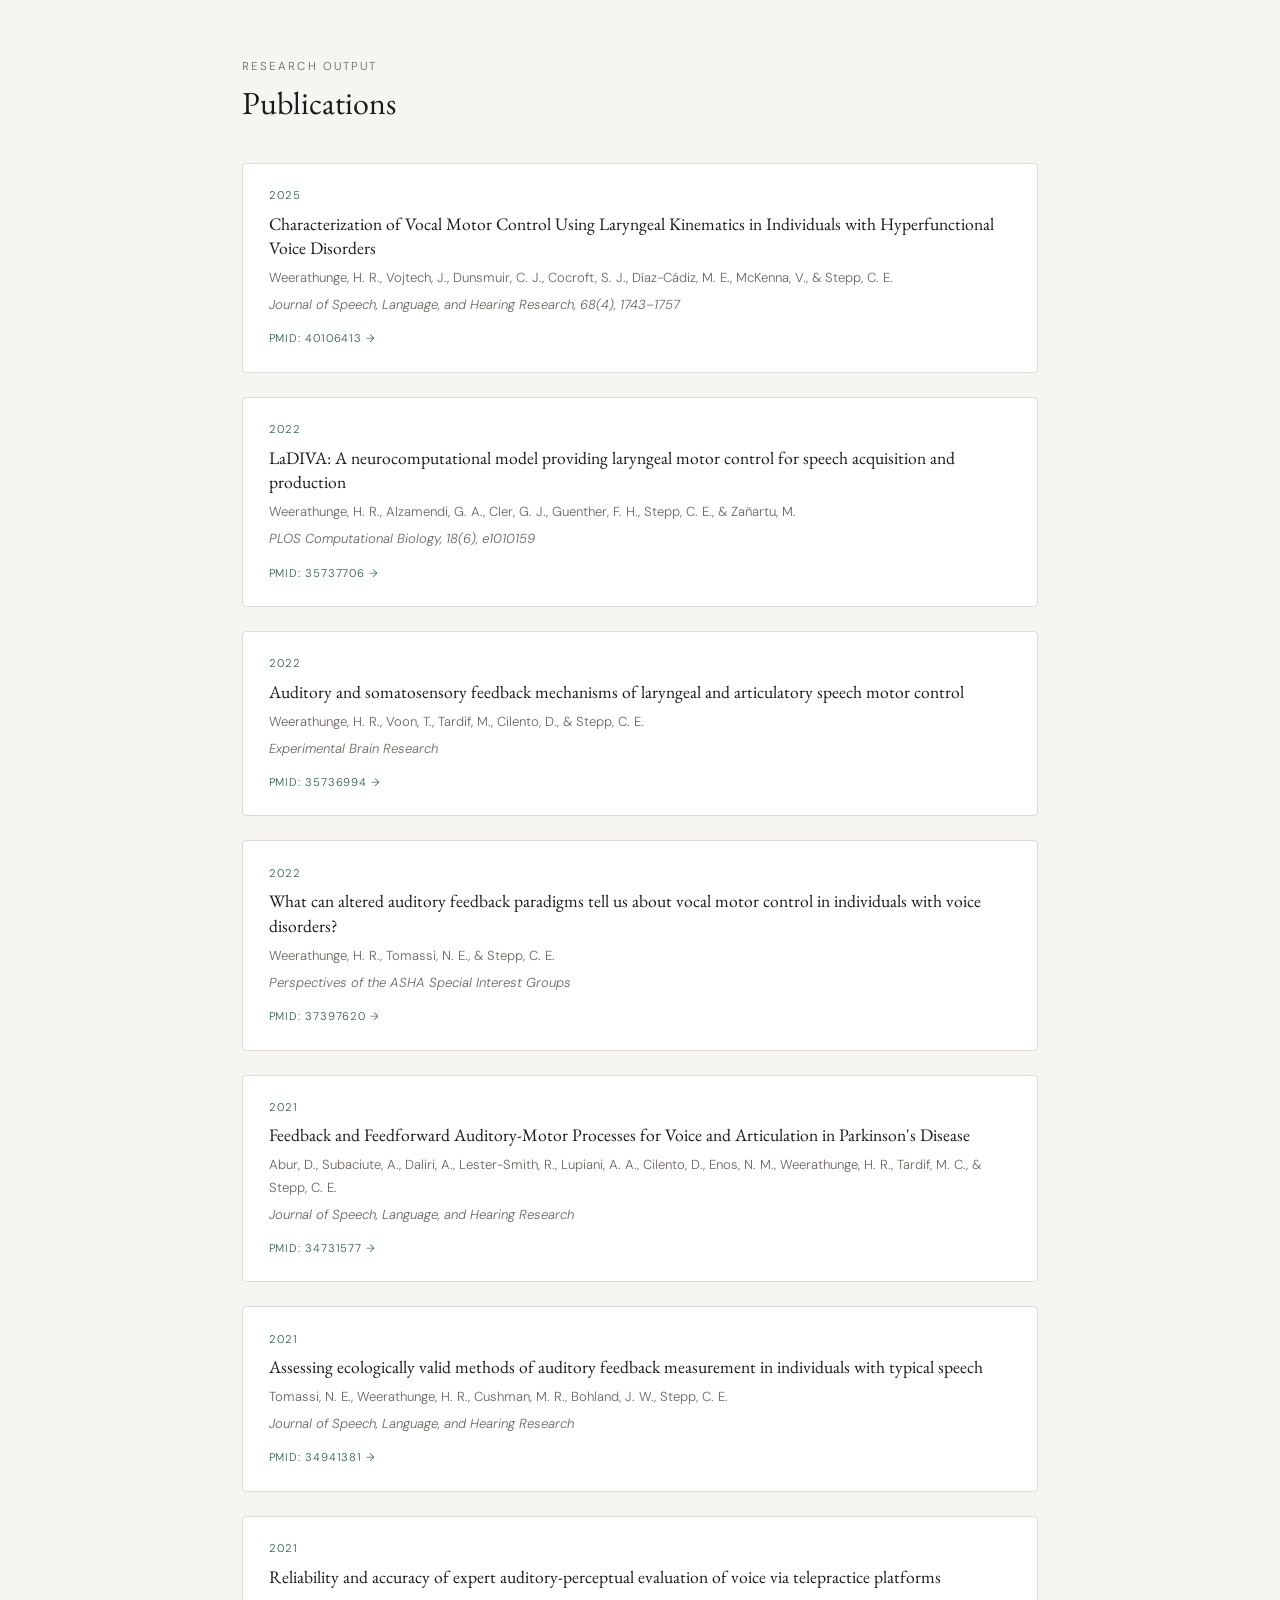
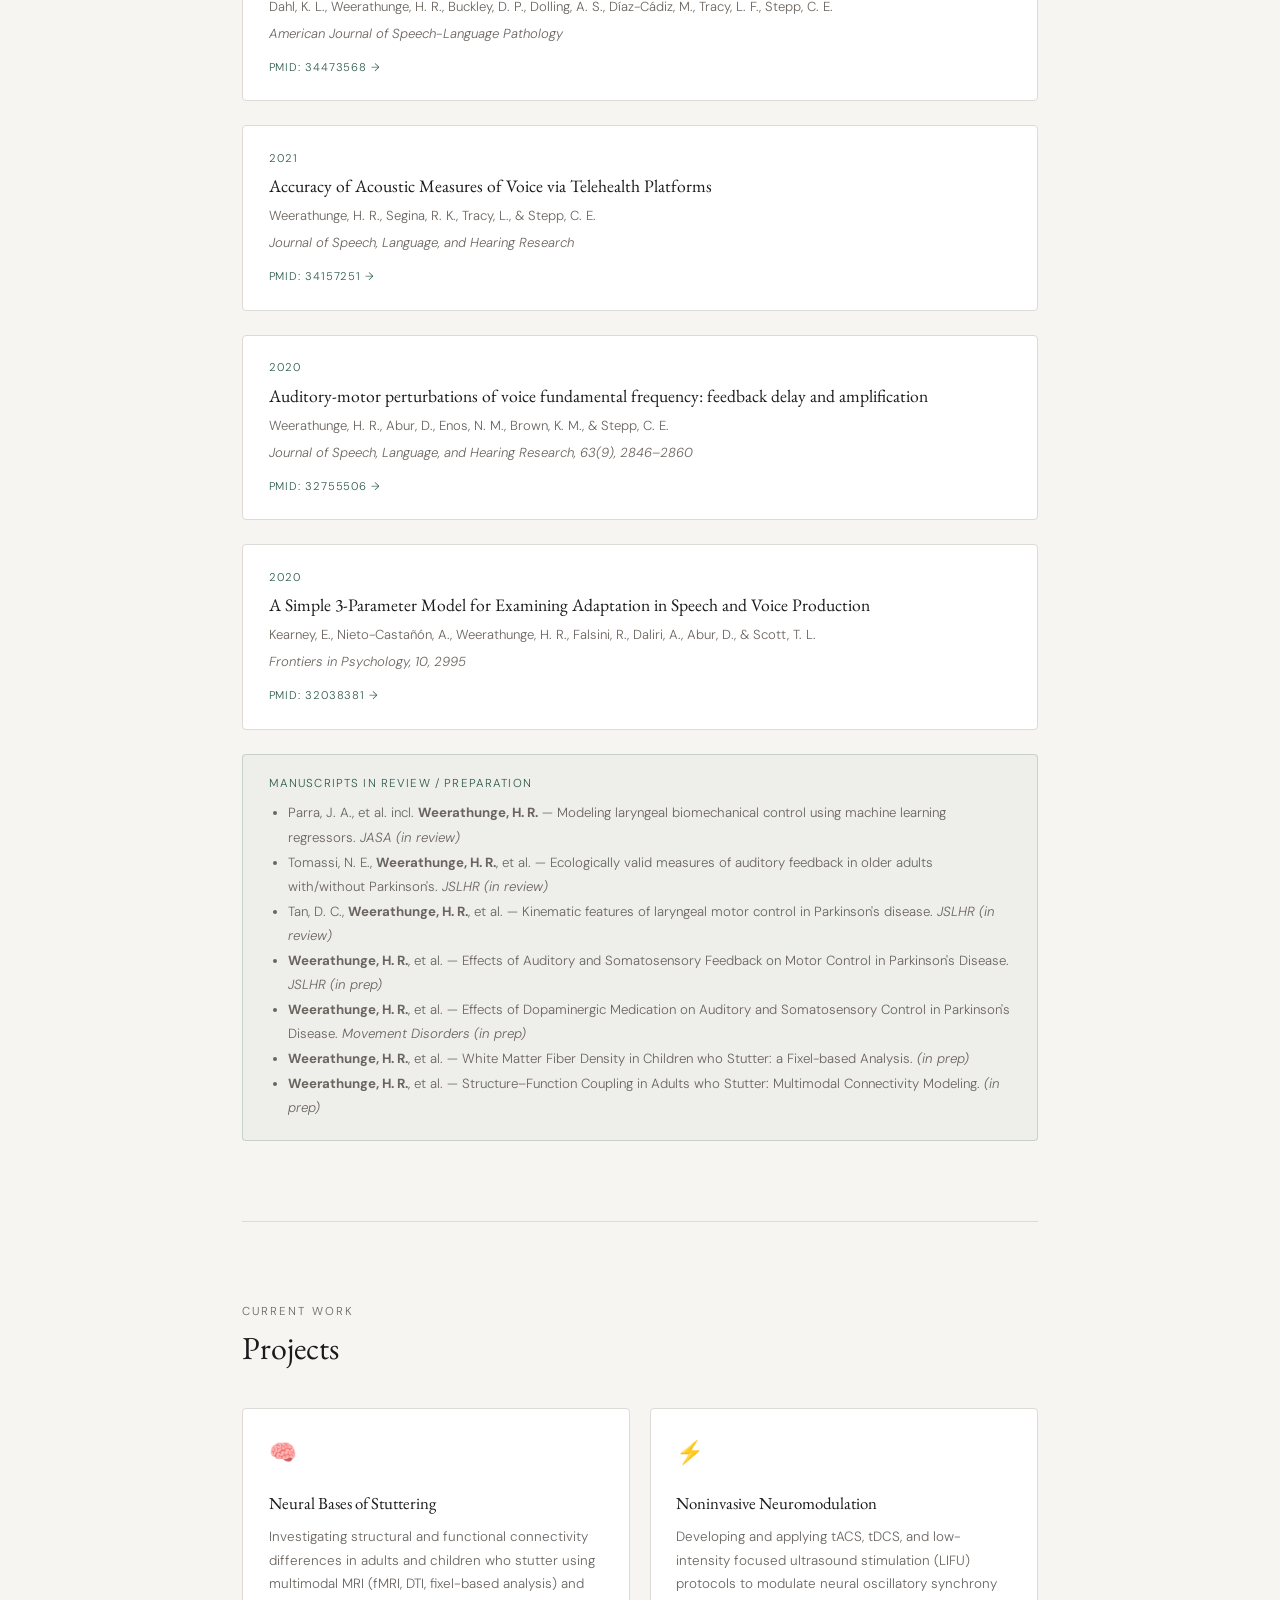
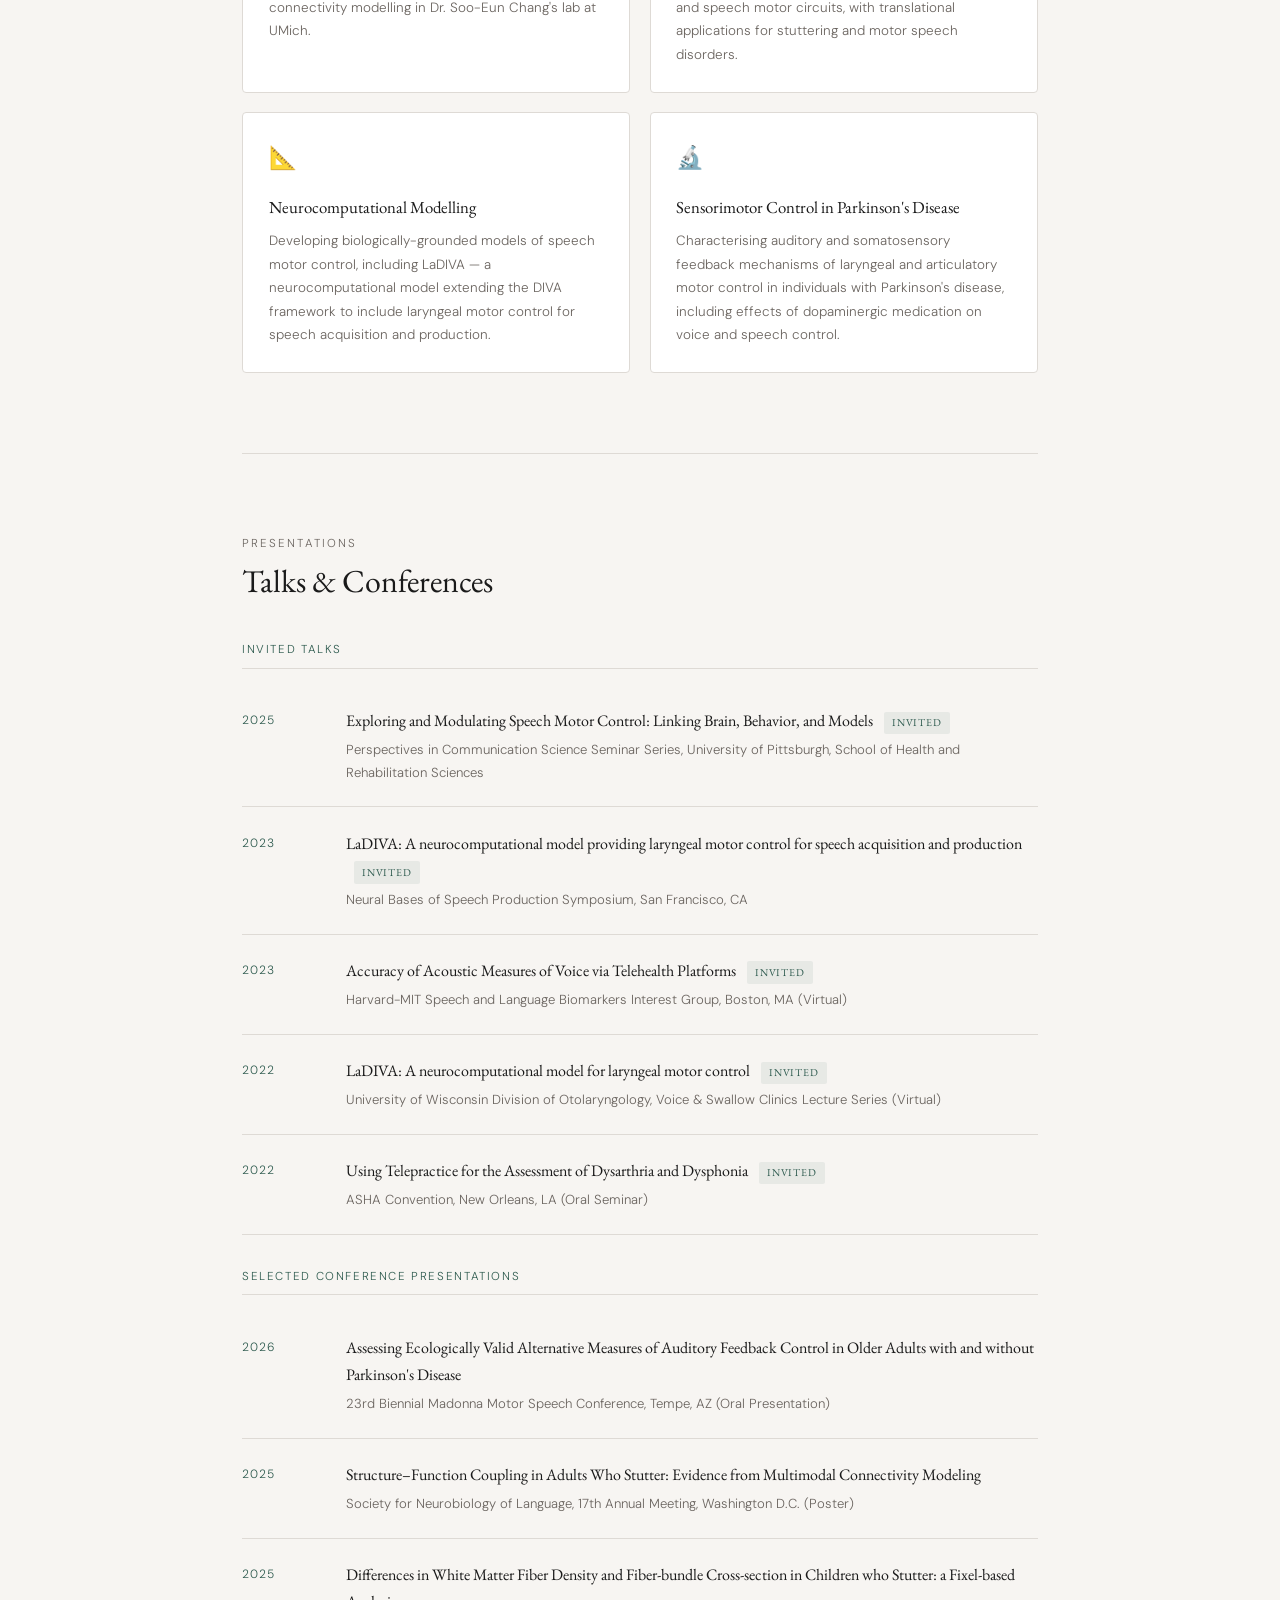
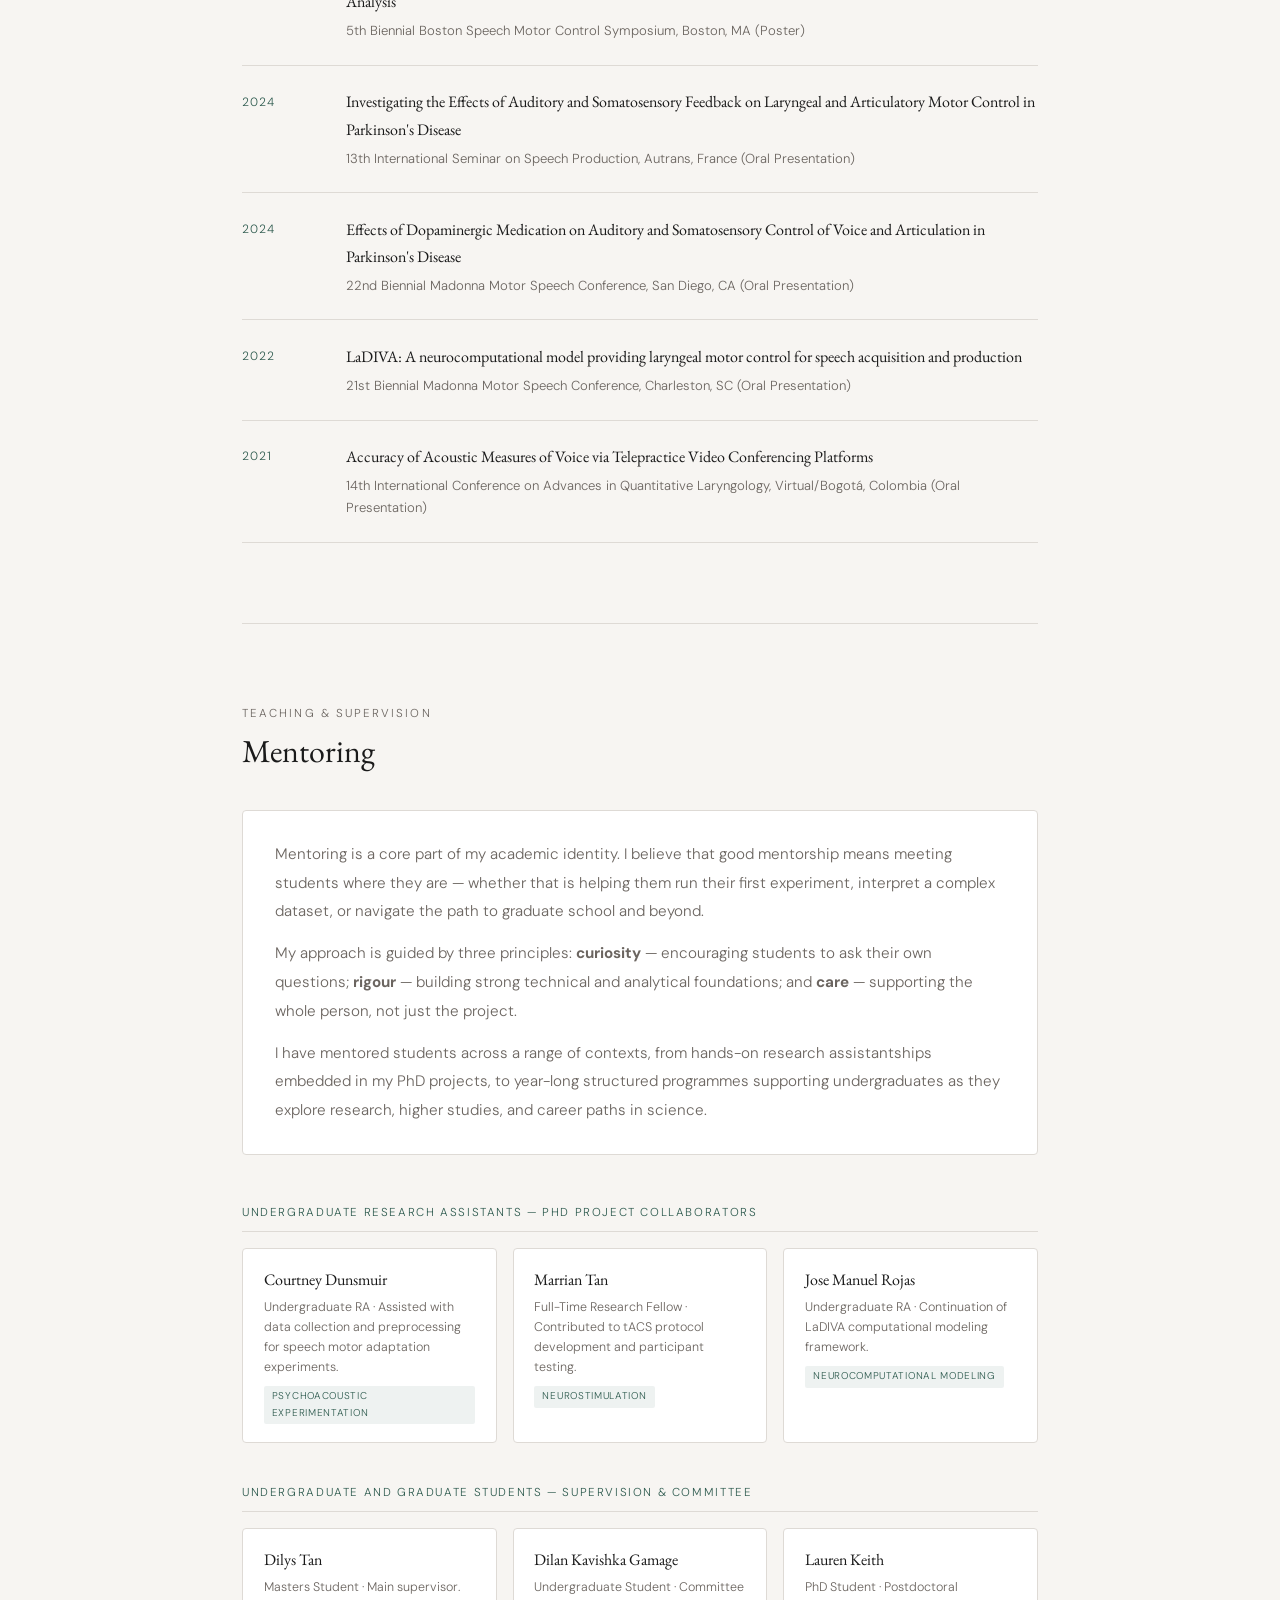
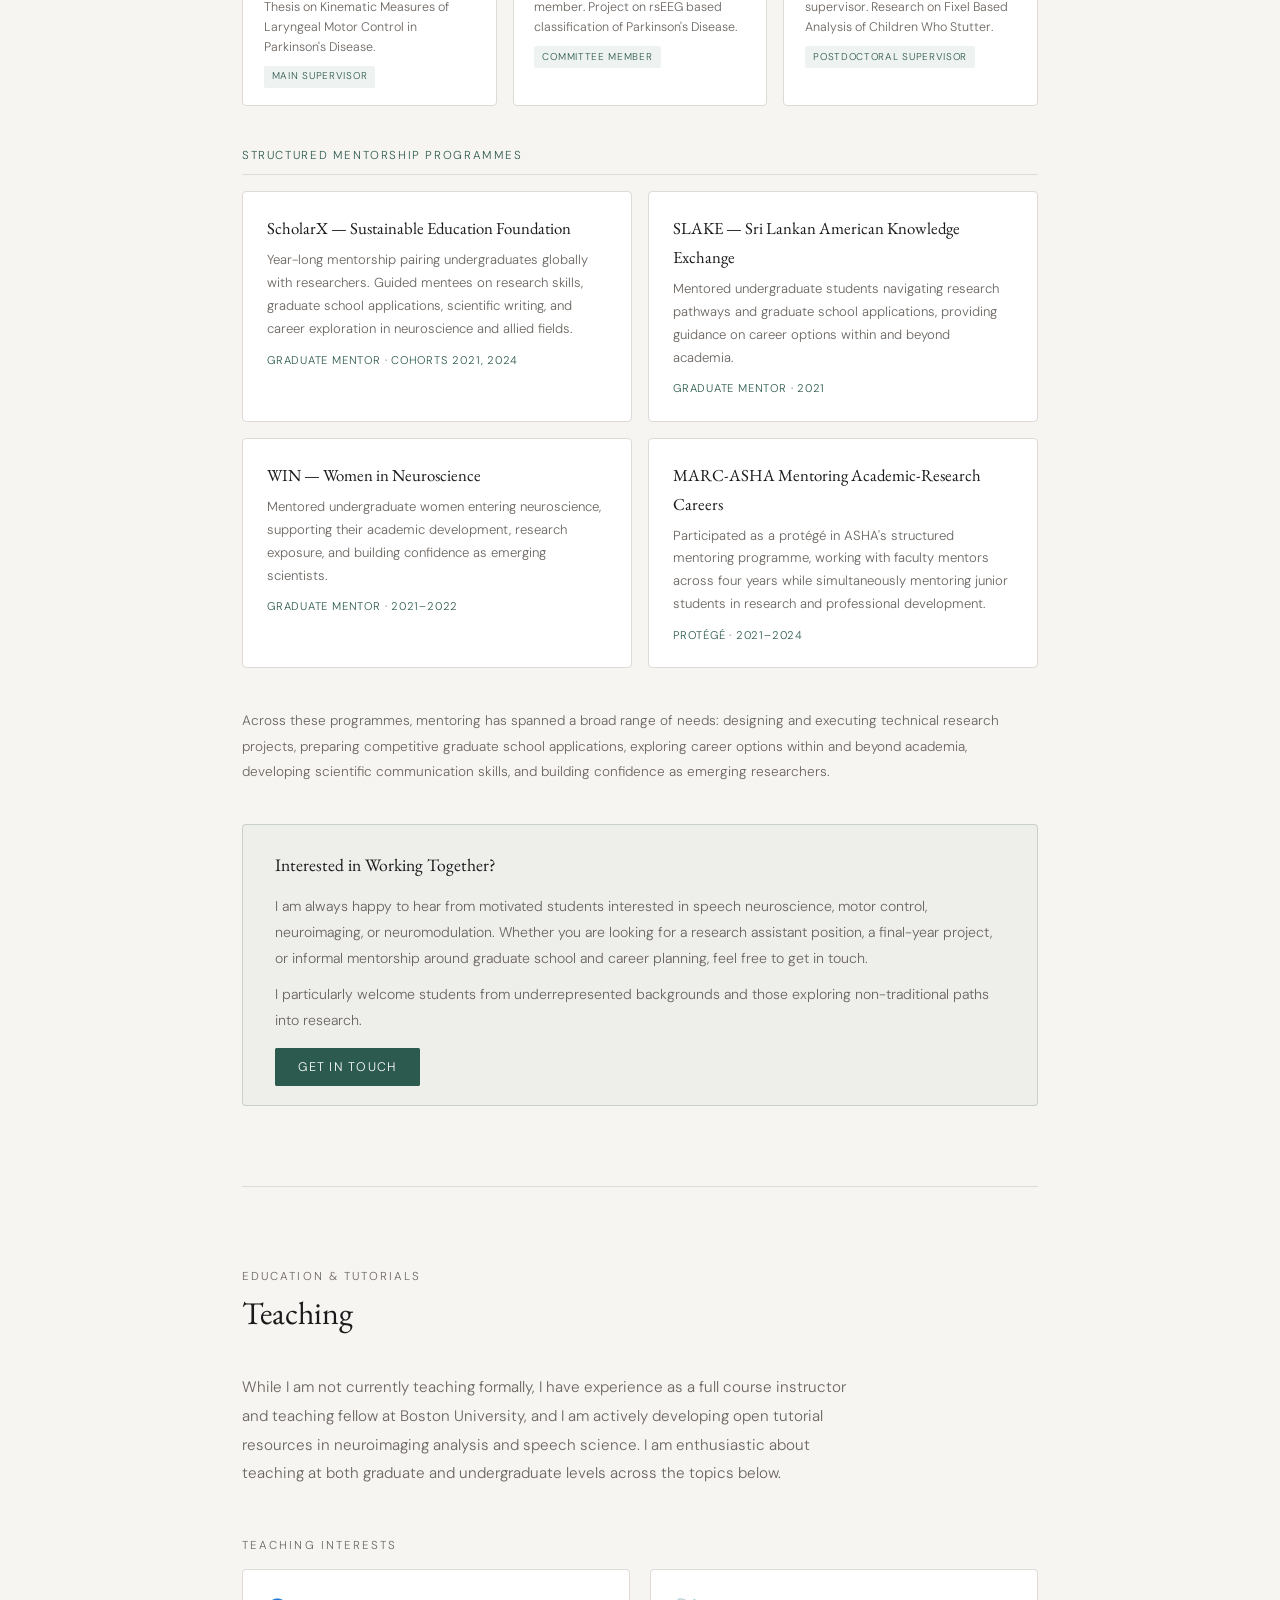
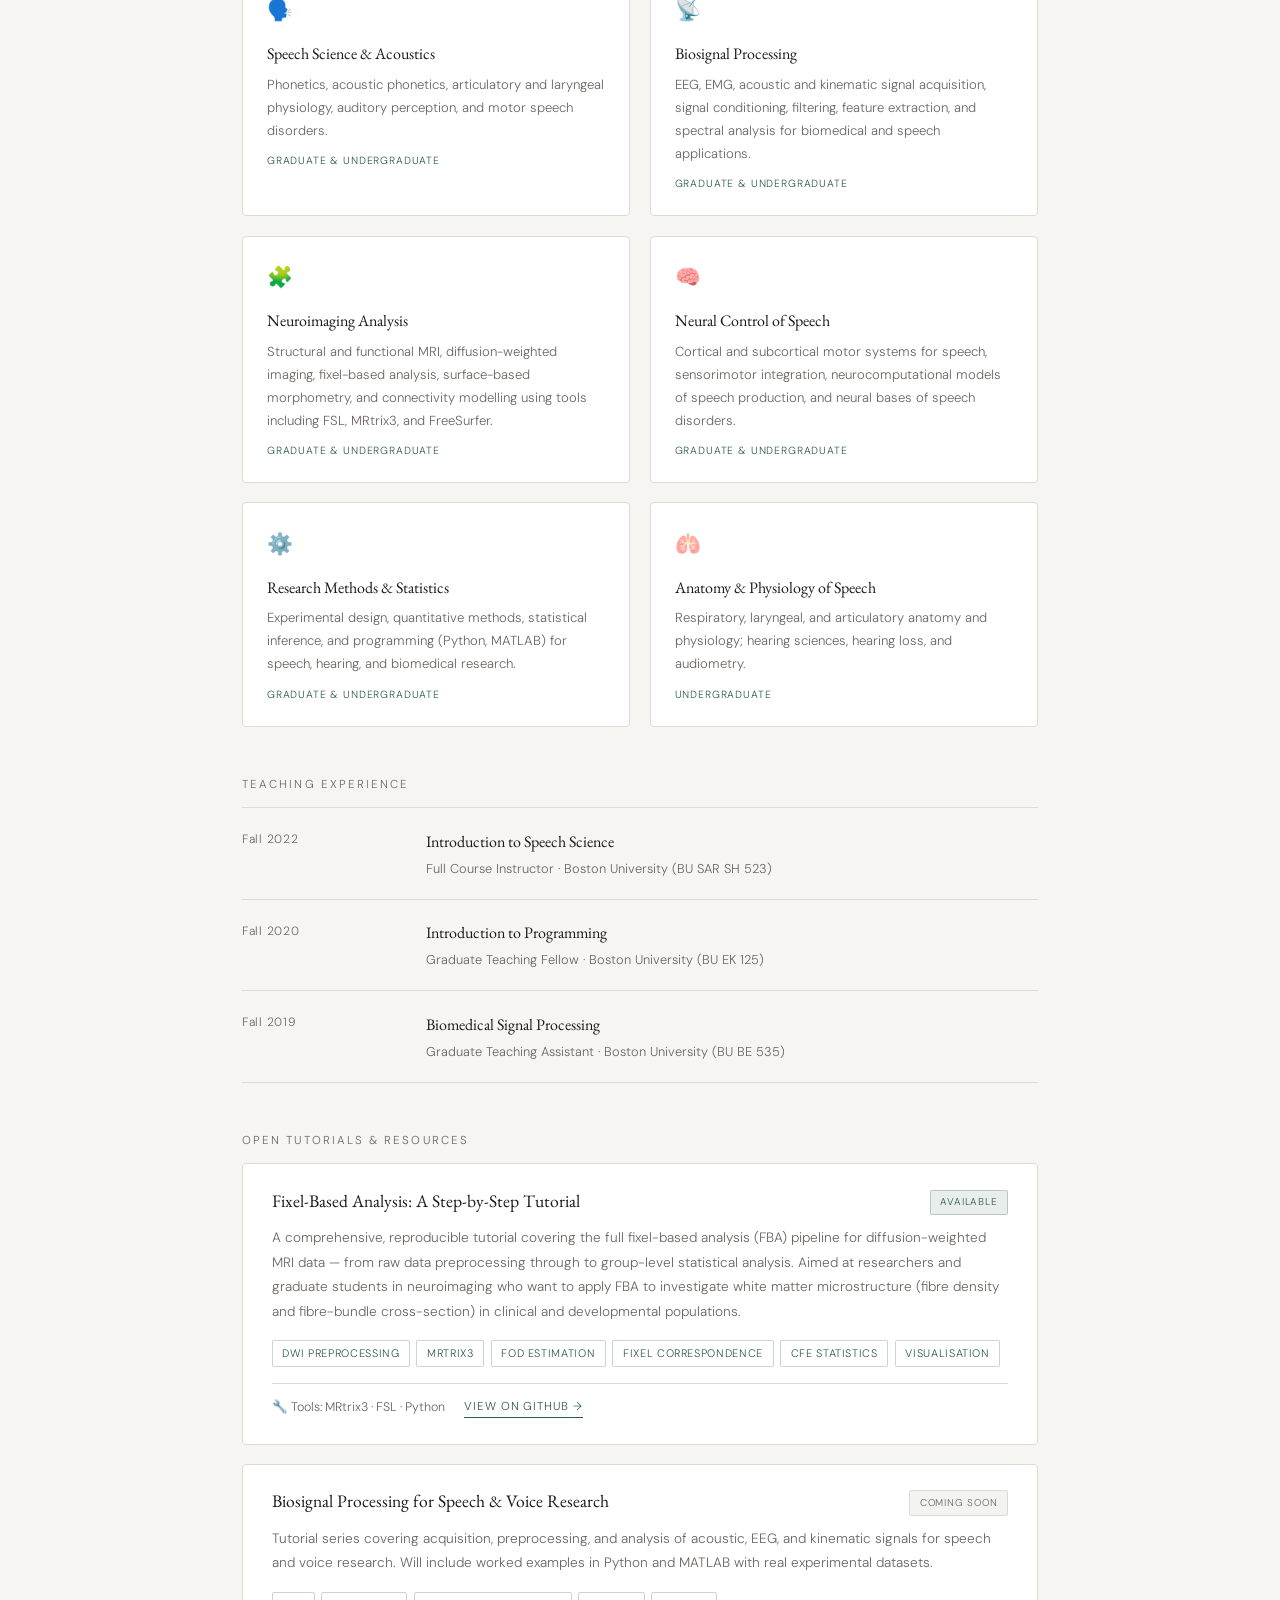
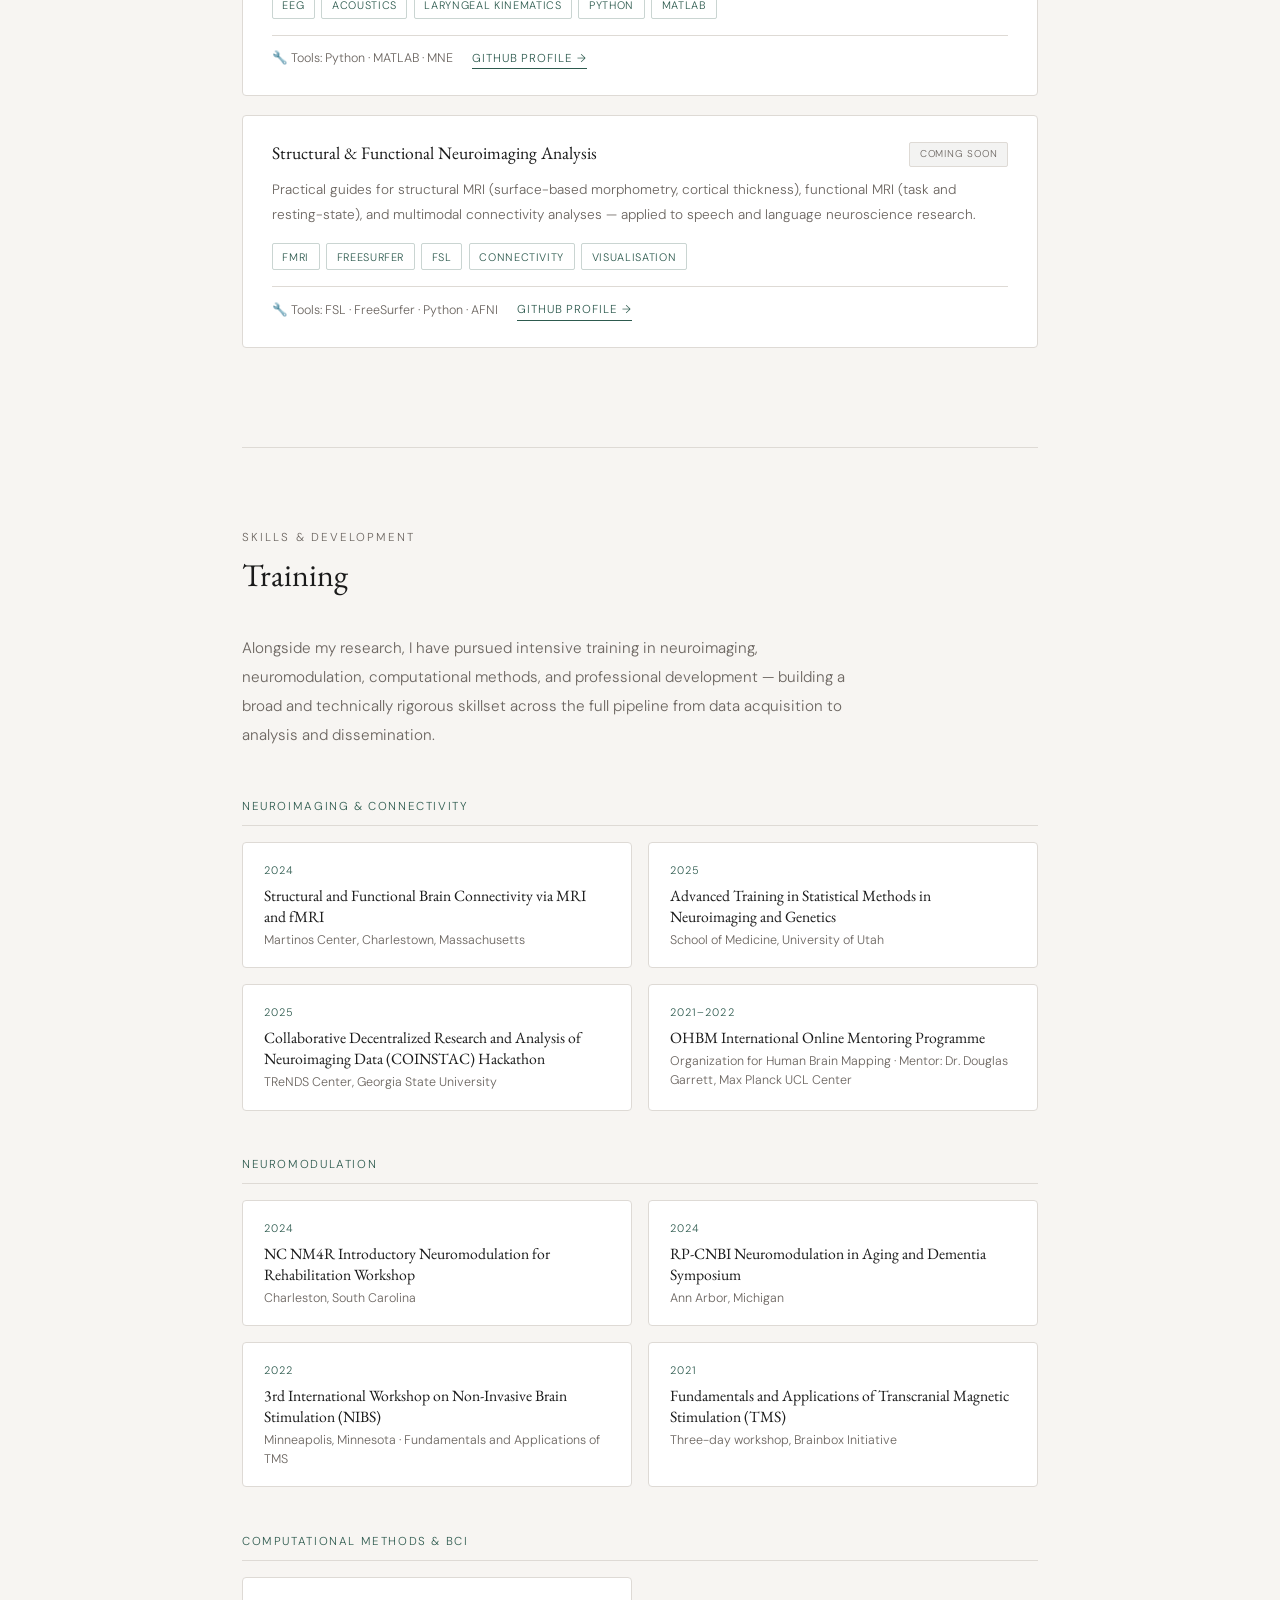
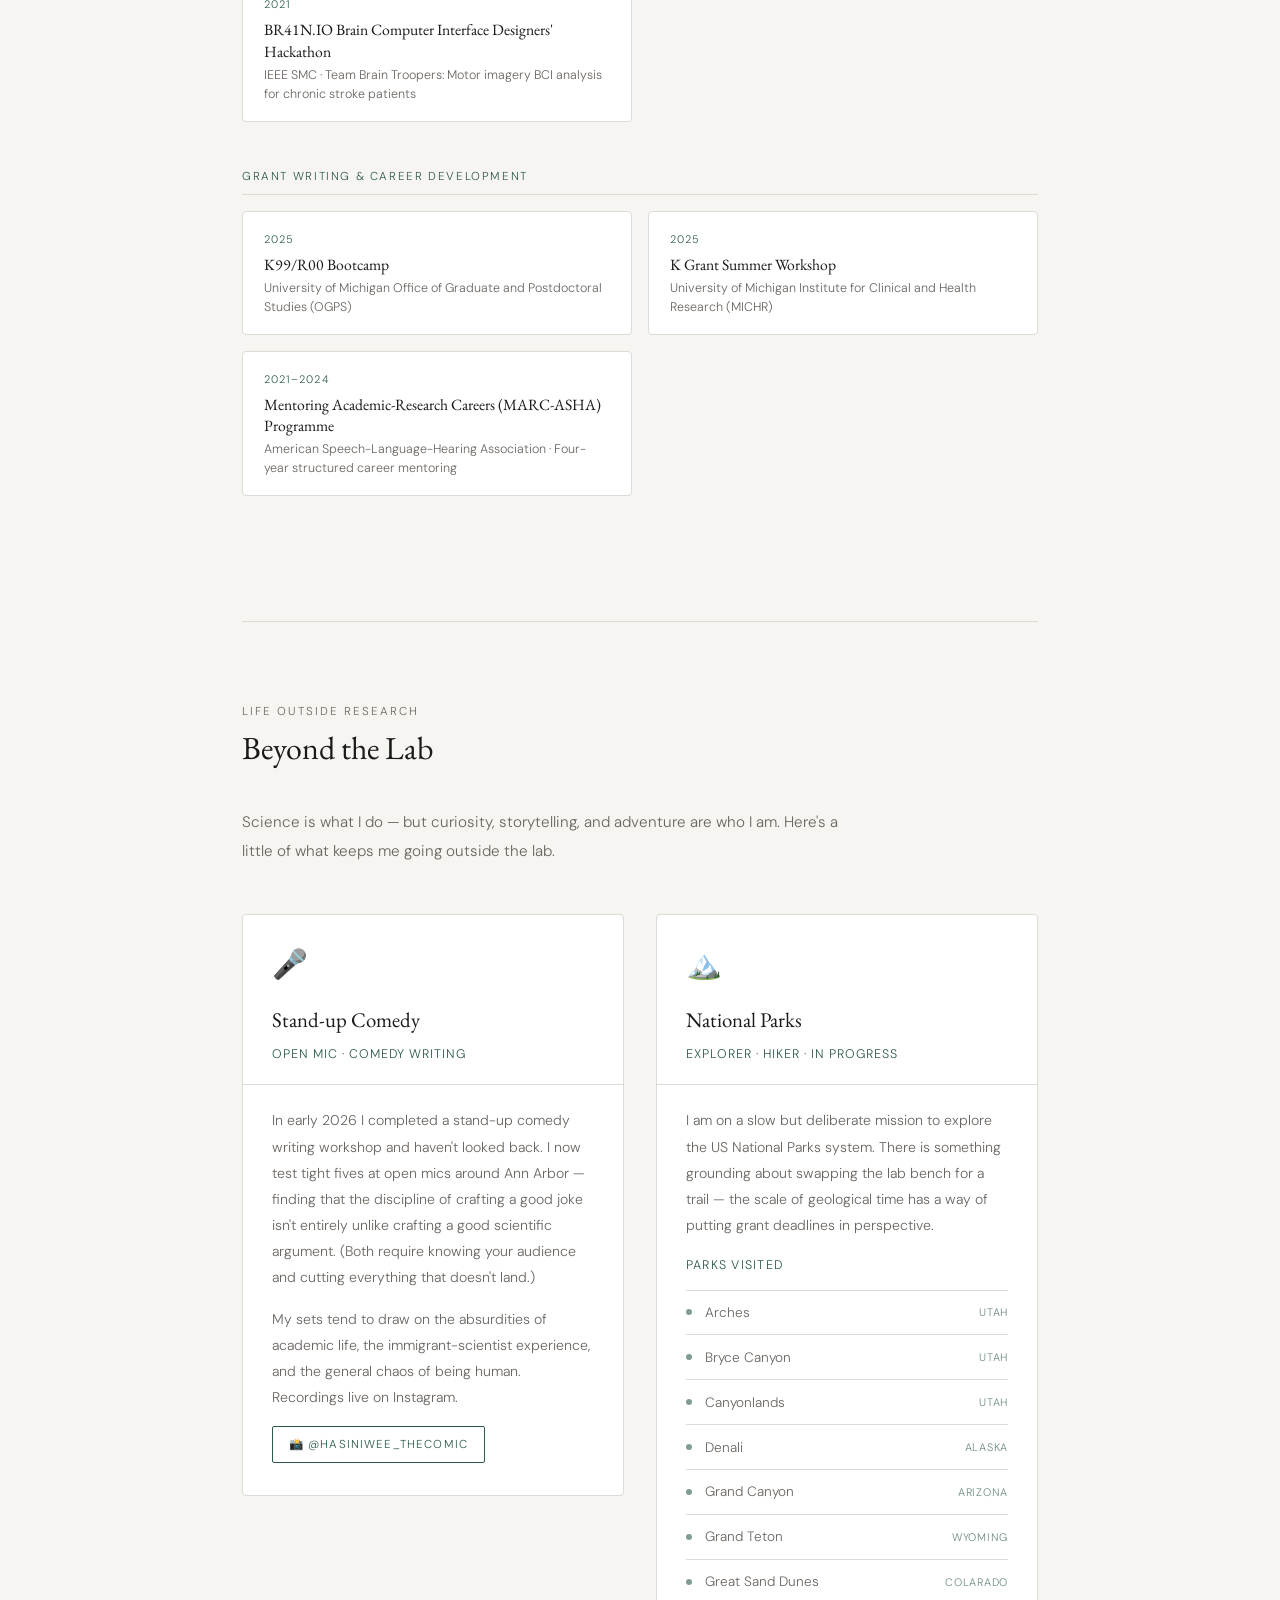
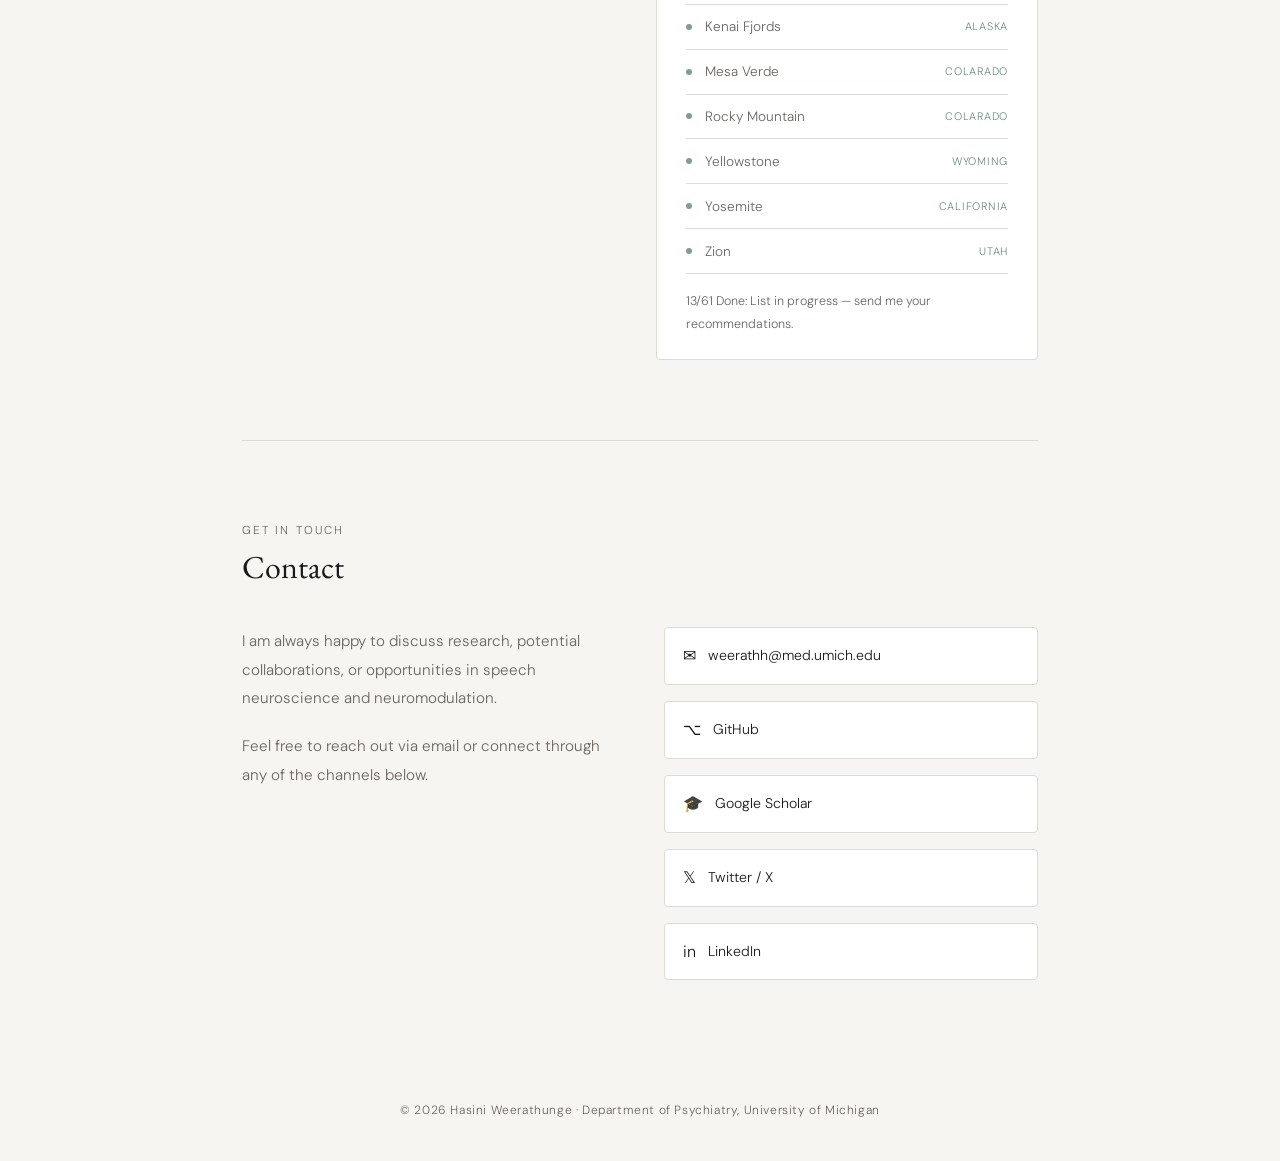
==== commit 137ac5cc: "Update index.html" ====
--- a/index.html
+++ b/index.html
@@ -1,193 +1,1623 @@
 <!DOCTYPE html>
 <html lang="en">
 <head>
-    <meta charset="UTF-8">
-    <meta name="viewport" content="width=device-width, initial-scale=1.0">
-    <title>Sahan M. Godahewa</title>
-    <link rel="stylesheet" href="style.css">
-    <link rel="stylesheet" href="https://cdnjs.cloudflare.com/ajax/libs/font-awesome/6.4.0/css/all.min.css">
+  <meta charset="UTF-8" />
+  <meta name="viewport" content="width=device-width, initial-scale=1.0"/>
+  <title>Hasini Weerathunge | Postdoctoral Researcher</title>
+  <link href="https://fonts.googleapis.com/css2?family=EB+Garamond:ital,wght@0,400;0,500;1,400&family=DM+Sans:wght@300;400;500&display=swap" rel="stylesheet"/>
+  <style>
+    *, *::before, *::after { box-sizing: border-box; margin: 0; padding: 0; }
+
+    :root {
+      --bg: #f7f5f2;
+      --text: #1a1a1a;
+      --muted: #6b6560;
+      --accent: #2d5a4e;
+      --border: #dedad5;
+      --card: #ffffff;
+      --serif: 'EB Garamond', Georgia, serif;
+      --sans: 'DM Sans', sans-serif;
+    }
+
+    html { scroll-behavior: smooth; }
+
+    body {
+      background: var(--bg);
+      color: var(--text);
+      font-family: var(--sans);
+      font-weight: 300;
+      line-height: 1.7;
+      font-size: 16px;
+    }
+
+    /* NAV */
+    nav {
+      position: fixed; top: 0; left: 0; right: 0;
+      background: rgba(247,245,242,0.92);
+      backdrop-filter: blur(8px);
+      border-bottom: 1px solid var(--border);
+      z-index: 100;
+      padding: 0 max(2rem, 8vw);
+      display: flex; align-items: center; justify-content: space-between;
+      height: 60px;
+    }
+    .nav-name {
+      font-family: var(--serif);
+      font-size: 1.05rem;
+      letter-spacing: 0.01em;
+      color: var(--text);
+      text-decoration: none;
+    }
+    .nav-links { display: flex; gap: 2rem; list-style: none; }
+    .nav-links a {
+      text-decoration: none;
+      font-size: 0.8rem;
+      letter-spacing: 0.1em;
+      text-transform: uppercase;
+      color: var(--muted);
+      transition: color 0.2s;
+    }
+    .nav-links a:hover { color: var(--accent); }
+
+    /* LAYOUT */
+    main { max-width: 860px; margin: 0 auto; padding: 0 2rem; }
+    section { padding: 5rem 0; border-bottom: 1px solid var(--border); }
+    section:last-child { border-bottom: none; }
+
+    /* HERO */
+    #hero {
+      padding-top: 140px;
+      padding-bottom: 5rem;
+      display: grid;
+      grid-template-columns: 1fr auto;
+      gap: 3rem;
+      align-items: start;
+    }
+    .hero-text h1 {
+      font-family: var(--serif);
+      font-size: clamp(2.4rem, 5vw, 3.4rem);
+      font-weight: 400;
+      line-height: 1.15;
+      letter-spacing: -0.01em;
+      margin-bottom: 0.6rem;
+    }
+    .hero-text h1 em {
+      font-style: italic;
+      color: var(--accent);
+    }
+    .hero-subtitle {
+      font-size: 0.85rem;
+      letter-spacing: 0.12em;
+      text-transform: uppercase;
+      color: var(--muted);
+      margin-bottom: 1.5rem;
+    }
+    .hero-desc {
+      font-size: 1rem;
+      color: var(--muted);
+      max-width: 520px;
+      line-height: 1.8;
+      margin-bottom: 2rem;
+    }
+    .tags { display: flex; flex-wrap: wrap; gap: 0.5rem; margin-bottom: 2rem; }
+    .tag {
+      font-size: 0.72rem;
+      letter-spacing: 0.08em;
+      text-transform: uppercase;
+      color: var(--accent);
+      border: 1px solid var(--accent);
+      padding: 0.3rem 0.75rem;
+      border-radius: 2px;
+      opacity: 0.8;
+    }
+    .hero-links { display: flex; gap: 1rem; flex-wrap: wrap; }
+    .btn {
+      font-size: 0.78rem;
+      letter-spacing: 0.1em;
+      text-transform: uppercase;
+      padding: 0.6rem 1.4rem;
+      text-decoration: none;
+      border-radius: 2px;
+      transition: all 0.2s;
+      cursor: pointer;
+    }
+    .btn-primary {
+      background: var(--accent);
+      color: #fff;
+      border: 1px solid var(--accent);
+    }
+    .btn-primary:hover { background: #1e3f36; border-color: #1e3f36; }
+    .btn-outline {
+      background: transparent;
+      color: var(--accent);
+      border: 1px solid var(--accent);
+    }
+    .btn-outline:hover { background: var(--accent); color: #fff; }
+
+    .hero-avatar {
+      width: 264px; height: 264px;
+      border-radius: 50%;
+      overflow: hidden;
+      flex-shrink: 0;
+      box-shadow: 0 4px 28px rgba(45,90,78,0.18);
+      border: 4px solid #dedad5;
+    }
+
+    /* SECTION HEADINGS */
+    .section-label {
+      font-size: 0.72rem;
+      letter-spacing: 0.18em;
+      text-transform: uppercase;
+      color: var(--muted);
+      margin-bottom: 0.5rem;
+    }
+    .section-title {
+      font-family: var(--serif);
+      font-size: 2rem;
+      font-weight: 400;
+      margin-bottom: 2.5rem;
+      line-height: 1.2;
+    }
+
+    /* ABOUT */
+    .about-grid {
+      display: grid;
+      grid-template-columns: 1fr 1fr;
+      gap: 3rem;
+      align-items: start;
+    }
+    .about-text { min-width: 0; }
+    .about-text p { color: var(--muted); font-size: 0.95rem; line-height: 1.9; margin-bottom: 1rem; }
+    .about-details { min-width: 0; }
+    .detail-row {
+      display: flex; flex-direction: column;
+      padding: 0.9rem 0;
+      border-bottom: 1px solid var(--border);
+    }
+    .detail-row:first-child { border-top: 1px solid var(--border); }
+    .detail-label {
+      font-size: 0.7rem; letter-spacing: 0.12em;
+      text-transform: uppercase; color: var(--muted); margin-bottom: 0.2rem;
+    }
+    .detail-val { font-size: 0.92rem; color: var(--text); word-wrap: break-word; overflow-wrap: break-word; }
+
+    /* PUBLICATIONS */
+    .pub-list { display: flex; flex-direction: column; gap: 1.5rem; }
+    .pub-item {
+      background: var(--card);
+      border: 1px solid var(--border);
+      border-radius: 4px;
+      padding: 1.4rem 1.6rem;
+      transition: border-color 0.2s, box-shadow 0.2s;
+    }
+    .pub-item:hover {
+      border-color: var(--accent);
+      box-shadow: 0 2px 16px rgba(45,90,78,0.07);
+    }
+    .pub-year {
+      font-size: 0.7rem; letter-spacing: 0.1em;
+      text-transform: uppercase; color: var(--accent);
+      margin-bottom: 0.4rem;
+    }
+    .pub-title {
+      font-family: var(--serif);
+      font-size: 1.1rem;
+      font-weight: 400;
+      margin-bottom: 0.4rem;
+      line-height: 1.4;
+    }
+    .pub-authors {
+      font-size: 0.82rem; color: var(--muted); margin-bottom: 0.3rem;
+    }
+    .pub-journal {
+      font-size: 0.82rem; color: var(--muted);
+      font-style: italic;
+    }
+    .pub-links { margin-top: 0.8rem; display: flex; gap: 0.8rem; }
+    .pub-link {
+      font-size: 0.7rem; letter-spacing: 0.08em; text-transform: uppercase;
+      color: var(--accent); text-decoration: none;
+      border-bottom: 1px solid transparent;
+      transition: border-color 0.2s;
+    }
+    .pub-link:hover { border-color: var(--accent); }
+
+    /* PROJECTS */
+    .projects-grid {
+      display: grid;
+      grid-template-columns: 1fr 1fr;
+      gap: 1.2rem;
+    }
+    .project-card {
+      background: var(--card);
+      border: 1px solid var(--border);
+      border-radius: 4px;
+      padding: 1.6rem;
+      transition: border-color 0.2s, box-shadow 0.2s;
+    }
+    .project-card:hover {
+      border-color: var(--accent);
+      box-shadow: 0 2px 16px rgba(45,90,78,0.07);
+    }
+    .project-icon {
+      font-size: 1.4rem; margin-bottom: 1rem;
+      display: block;
+    }
+    .project-title {
+      font-family: var(--serif);
+      font-size: 1.05rem;
+      font-weight: 400;
+      margin-bottom: 0.5rem;
+    }
+    .project-desc {
+      font-size: 0.84rem; color: var(--muted); line-height: 1.75;
+    }
+
+    /* TALKS */
+    .talks-list { display: flex; flex-direction: column; gap: 0; }
+    .talk-item {
+      display: grid;
+      grid-template-columns: 80px 1fr;
+      gap: 1.5rem;
+      padding: 1.4rem 0;
+      border-bottom: 1px solid var(--border);
+      align-items: start;
+    }
+    .talk-item:first-child { border-top: 1px solid var(--border); }
+    .talk-year {
+      font-size: 0.75rem; letter-spacing: 0.08em;
+      text-transform: uppercase; color: var(--accent);
+      padding-top: 0.2rem;
+    }
+    .talk-title {
+      font-family: var(--serif);
+      font-size: 1rem;
+      font-weight: 400;
+      margin-bottom: 0.3rem;
+    }
+    .talk-venue {
+      font-size: 0.82rem; color: var(--muted);
+    }
+    .talk-type {
+      display: inline-block;
+      font-size: 0.65rem; letter-spacing: 0.08em;
+      text-transform: uppercase;
+      background: rgba(45,90,78,0.08);
+      color: var(--accent);
+      padding: 0.15rem 0.5rem;
+      border-radius: 2px;
+      margin-left: 0.5rem;
+      vertical-align: middle;
+    }
+
+    /* CONTACT */
+    .contact-inner {
+      display: grid;
+      grid-template-columns: 1fr 1fr;
+      gap: 3rem;
+      align-items: start;
+    }
+    .contact-text p {
+      font-size: 0.95rem; color: var(--muted); line-height: 1.9; margin-bottom: 1.2rem;
+    }
+    .contact-links { display: flex; flex-direction: column; gap: 1rem; }
+    .contact-link {
+      display: flex; align-items: center; gap: 0.8rem;
+      font-size: 0.88rem; color: var(--text);
+      text-decoration: none;
+      padding: 0.9rem 1.1rem;
+      background: var(--card);
+      border: 1px solid var(--border);
+      border-radius: 4px;
+      transition: border-color 0.2s;
+    }
+    .contact-link:hover { border-color: var(--accent); }
+    .contact-icon { font-size: 1rem; }
+
+    /* FOOTER */
+    footer {
+      text-align: center;
+      padding: 2.5rem;
+      font-size: 0.75rem;
+      color: var(--muted);
+      letter-spacing: 0.05em;
+    }
+
+    /* FADE-IN ANIMATION */
+    .fade-in {
+      opacity: 0; transform: translateY(18px);
+      transition: opacity 0.6s ease, transform 0.6s ease;
+    }
+    .fade-in.visible { opacity: 1; transform: translateY(0); }
+
+    /* MENTORING */
+    .mentoring-philosophy {
+      background: var(--card);
+      border: 1px solid var(--border);
+      border-radius: 4px;
+      padding: 1.8rem 2rem;
+      margin-bottom: 3rem;
+    }
+    .mentoring-philosophy p {
+      font-size: 0.95rem;
+      color: var(--muted);
+      line-height: 1.9;
+      margin-bottom: 0.8rem;
+    }
+    .mentoring-philosophy p:last-child { margin-bottom: 0; }
+
+    .mentoring-category {
+      margin-bottom: 2.5rem;
+    }
+    .mentoring-category-title {
+      font-size: 0.72rem;
+      letter-spacing: 0.14em;
+      text-transform: uppercase;
+      color: var(--accent);
+      margin-bottom: 1rem;
+      padding-bottom: 0.5rem;
+      border-bottom: 1px solid var(--border);
+    }
+    .mentee-grid {
+      display: grid;
+      grid-template-columns: repeat(3, 1fr);
+      gap: 1rem;
+    }
+    .mentee-card {
+      background: var(--card);
+      border: 1px solid var(--border);
+      border-radius: 4px;
+      padding: 1.1rem 1.3rem;
+      transition: border-color 0.2s;
+    }
+    .mentee-card:hover { border-color: var(--accent); }
+    .mentee-name {
+      font-family: var(--serif);
+      font-size: 1rem;
+      font-weight: 400;
+      margin-bottom: 0.3rem;
+    }
+    .mentee-detail {
+      font-size: 0.78rem;
+      color: var(--muted);
+      line-height: 1.6;
+    }
+    .mentee-tag {
+      display: inline-block;
+      font-size: 0.62rem;
+      letter-spacing: 0.07em;
+      text-transform: uppercase;
+      background: rgba(45,90,78,0.08);
+      color: var(--accent);
+      padding: 0.15rem 0.5rem;
+      border-radius: 2px;
+      margin-top: 0.5rem;
+    }
+
+    .programs-grid {
+      display: grid;
+      grid-template-columns: 1fr 1fr;
+      gap: 1rem;
+      margin-bottom: 2.5rem;
+    }
+    .program-card {
+      background: var(--card);
+      border: 1px solid var(--border);
+      border-radius: 4px;
+      padding: 1.4rem 1.5rem;
+      transition: border-color 0.2s;
+    }
+    .program-card:hover { border-color: var(--accent); }
+    .program-name {
+      font-family: var(--serif);
+      font-size: 1.05rem;
+      font-weight: 400;
+      margin-bottom: 0.4rem;
+    }
+    .program-desc {
+      font-size: 0.82rem;
+      color: var(--muted);
+      line-height: 1.75;
+    }
+    .program-meta {
+      font-size: 0.7rem;
+      letter-spacing: 0.07em;
+      text-transform: uppercase;
+      color: var(--accent);
+      margin-top: 0.6rem;
+    }
+
+    .opportunities-box {
+      background: rgba(45,90,78,0.04);
+      border: 1px solid rgba(45,90,78,0.2);
+      border-radius: 4px;
+      padding: 1.6rem 2rem;
+      margin-top: 1rem;
+    }
+    .opportunities-box h4 {
+      font-family: var(--serif);
+      font-size: 1.1rem;
+      font-weight: 400;
+      margin-bottom: 0.8rem;
+    }
+    .opportunities-box p {
+      font-size: 0.88rem;
+      color: var(--muted);
+      line-height: 1.85;
+      margin-bottom: 0.6rem;
+    }
+    .opportunities-box p:last-child { margin-bottom: 0; }
+
+    /* TEACHING */
+    .teaching-grid {
+      display: grid;
+      grid-template-columns: 1fr 1fr;
+      gap: 1.2rem;
+      margin-bottom: 3rem;
+    }
+    .teaching-card {
+      background: var(--card);
+      border: 1px solid var(--border);
+      border-radius: 4px;
+      padding: 1.4rem 1.5rem;
+      transition: border-color 0.2s, box-shadow 0.2s;
+    }
+    .teaching-card:hover {
+      border-color: var(--accent);
+      box-shadow: 0 2px 16px rgba(45,90,78,0.07);
+    }
+    .teaching-card-icon { font-size: 1.3rem; display: block; margin-bottom: 0.8rem; }
+    .teaching-card-title {
+      font-family: var(--serif);
+      font-size: 1rem;
+      font-weight: 400;
+      margin-bottom: 0.4rem;
+    }
+    .teaching-card-desc {
+      font-size: 0.82rem;
+      color: var(--muted);
+      line-height: 1.75;
+    }
+    .teaching-card-level {
+      font-size: 0.65rem;
+      letter-spacing: 0.08em;
+      text-transform: uppercase;
+      color: var(--accent);
+      margin-top: 0.6rem;
+    }
+
+    .tutorial-card {
+      background: var(--card);
+      border: 1px solid var(--border);
+      border-radius: 4px;
+      padding: 1.6rem 1.8rem;
+      margin-bottom: 1.2rem;
+      transition: border-color 0.2s, box-shadow 0.2s;
+      position: relative;
+    }
+    .tutorial-card:hover {
+      border-color: var(--accent);
+      box-shadow: 0 2px 16px rgba(45,90,78,0.07);
+    }
+    .tutorial-card-header {
+      display: flex;
+      align-items: flex-start;
+      justify-content: space-between;
+      gap: 1rem;
+      margin-bottom: 0.7rem;
+    }
+    .tutorial-card-title {
+      font-family: var(--serif);
+      font-size: 1.1rem;
+      font-weight: 400;
+      line-height: 1.3;
+    }
+    .tutorial-badge {
+      font-size: 0.62rem;
+      letter-spacing: 0.08em;
+      text-transform: uppercase;
+      padding: 0.2rem 0.6rem;
+      border-radius: 2px;
+      white-space: nowrap;
+      flex-shrink: 0;
+    }
+    .tutorial-badge-live {
+      background: rgba(45,90,78,0.1);
+      color: var(--accent);
+      border: 1px solid rgba(45,90,78,0.25);
+    }
+    .tutorial-badge-soon {
+      background: rgba(107,101,96,0.08);
+      color: var(--muted);
+      border: 1px solid var(--border);
+    }
+    .tutorial-card-desc {
+      font-size: 0.85rem;
+      color: var(--muted);
+      line-height: 1.8;
+      margin-bottom: 1rem;
+    }
+    .tutorial-topics {
+      display: flex;
+      flex-wrap: wrap;
+      gap: 0.4rem;
+      margin-bottom: 1rem;
+    }
+    .tutorial-topic {
+      font-size: 0.68rem;
+      letter-spacing: 0.06em;
+      text-transform: uppercase;
+      color: var(--accent);
+      border: 1px solid rgba(45,90,78,0.25);
+      padding: 0.2rem 0.6rem;
+      border-radius: 2px;
+    }
+    .tutorial-footer {
+      display: flex;
+      align-items: center;
+      gap: 1.2rem;
+      padding-top: 0.8rem;
+      border-top: 1px solid var(--border);
+      font-size: 0.78rem;
+      color: var(--muted);
+    }
+    .tutorial-link {
+      font-size: 0.72rem;
+      letter-spacing: 0.08em;
+      text-transform: uppercase;
+      color: var(--accent);
+      text-decoration: none;
+      border-bottom: 1px solid var(--accent);
+      transition: opacity 0.2s;
+    }
+    .tutorial-link:hover { opacity: 0.7; }
+
+    .experience-row {
+      display: grid;
+      grid-template-columns: 160px 1fr;
+      gap: 1.5rem;
+      padding: 1.2rem 0;
+      border-bottom: 1px solid var(--border);
+      align-items: start;
+    }
+    .experience-row:first-child { border-top: 1px solid var(--border); }
+    .experience-year {
+      font-size: 0.75rem;
+      letter-spacing: 0.06em;
+      color: var(--muted);
+      padding-top: 0.1rem;
+    }
+    .experience-title {
+      font-family: var(--serif);
+      font-size: 1rem;
+      font-weight: 400;
+      margin-bottom: 0.2rem;
+    }
+    .experience-role {
+      font-size: 0.8rem;
+      color: var(--muted);
+    }
+
+    /* TRAINING */
+    .training-category { margin-bottom: 2.8rem; }
+    .training-category-title {
+      font-size: 0.72rem;
+      letter-spacing: 0.14em;
+      text-transform: uppercase;
+      color: var(--accent);
+      margin-bottom: 1rem;
+      padding-bottom: 0.5rem;
+      border-bottom: 1px solid var(--border);
+    }
+    .training-grid {
+      display: grid;
+      grid-template-columns: repeat(2, 1fr);
+      gap: 1rem;
+    }
+    .training-card {
+      background: var(--card);
+      border: 1px solid var(--border);
+      border-radius: 4px;
+      padding: 1.1rem 1.3rem;
+      transition: border-color 0.2s, box-shadow 0.2s;
+    }
+    .training-card:hover {
+      border-color: var(--accent);
+      box-shadow: 0 2px 12px rgba(45,90,78,0.07);
+    }
+    .training-card-year {
+      font-size: 0.68rem;
+      letter-spacing: 0.1em;
+      text-transform: uppercase;
+      color: var(--accent);
+      margin-bottom: 0.35rem;
+    }
+    .training-card-title {
+      font-family: var(--serif);
+      font-size: 0.98rem;
+      font-weight: 400;
+      margin-bottom: 0.25rem;
+      line-height: 1.35;
+    }
+    .training-card-org {
+      font-size: 0.78rem;
+      color: var(--muted);
+      line-height: 1.5;
+    }
+
+    /* BEYOND THE LAB */
+    .beyond-grid {
+      display: grid;
+      grid-template-columns: 1fr 1fr;
+      gap: 2rem;
+      align-items: start;
+    }
+    .beyond-feature {
+      background: var(--card);
+      border: 1px solid var(--border);
+      border-radius: 4px;
+      overflow: hidden;
+      transition: box-shadow 0.2s;
+    }
+    .beyond-feature:hover { box-shadow: 0 4px 24px rgba(45,90,78,0.09); }
+    .beyond-feature-header {
+      padding: 1.6rem 1.8rem 1.2rem;
+      border-bottom: 1px solid var(--border);
+    }
+    .beyond-feature-icon { font-size: 1.8rem; margin-bottom: 0.8rem; display: block; }
+    .beyond-feature-title {
+      font-family: var(--serif);
+      font-size: 1.3rem;
+      font-weight: 400;
+      margin-bottom: 0.4rem;
+    }
+    .beyond-feature-sub {
+      font-size: 0.78rem;
+      letter-spacing: 0.08em;
+      text-transform: uppercase;
+      color: var(--accent);
+    }
+    .beyond-feature-body { padding: 1.4rem 1.8rem; }
+    .beyond-feature-body p {
+      font-size: 0.88rem;
+      color: var(--muted);
+      line-height: 1.85;
+      margin-bottom: 1rem;
+    }
+    .beyond-link {
+      display: inline-flex;
+      align-items: center;
+      gap: 0.5rem;
+      font-size: 0.72rem;
+      letter-spacing: 0.1em;
+      text-transform: uppercase;
+      color: var(--accent);
+      text-decoration: none;
+      border: 1px solid var(--accent);
+      padding: 0.5rem 1rem;
+      border-radius: 2px;
+      transition: all 0.2s;
+      margin-right: 0.6rem;
+      margin-bottom: 0.6rem;
+    }
+    .beyond-link:hover { background: var(--accent); color: #fff; }
+    .parks-list { display: flex; flex-direction: column; gap: 0; }
+    .park-item {
+      display: flex;
+      align-items: center;
+      gap: 0.8rem;
+      padding: 0.65rem 0;
+      border-bottom: 1px solid var(--border);
+      font-size: 0.85rem;
+      color: var(--muted);
+    }
+    .park-item:first-child { border-top: 1px solid var(--border); }
+    .park-dot { width: 6px; height: 6px; border-radius: 50%; background: var(--accent); flex-shrink: 0; opacity: 0.6; }
+    .park-state { font-size: 0.68rem; letter-spacing: 0.07em; text-transform: uppercase; color: var(--accent); margin-left: auto; opacity: 0.7; }
+
+    /* RESPONSIVE END */
+    @media (max-width: 640px) {
+      #hero { grid-template-columns: 1fr; }
+      .hero-avatar { display: none; }
+      .about-grid, .projects-grid, .contact-inner, .beyond-grid { grid-template-columns: 1fr; }
+      .talk-item { grid-template-columns: 60px 1fr; gap: 1rem; }
+      nav { padding: 0 1rem; }
+      .nav-links { gap: 0.8rem; }
+      main { padding: 0 1.2rem; }
+      .mentee-grid, .programs-grid, .training-grid { grid-template-columns: 1fr; }
+      .teaching-grid { grid-template-columns: 1fr; }
+      .experience-row { grid-template-columns: 1fr; gap: 0.3rem; }
+    }
+  </style>
 </head>
 <body>
 
-<header class="top-nav-container">
-    <div class="site-title">Sahan M. Godahewa</div>
-    <nav class="navigation">
-        <button class="tab-btn active" onclick="openTab('home')">Home</button>
-        <button class="tab-btn" onclick="openTab('research')">Research</button>
-        <button class="tab-btn" onclick="openTab('publications')">Publications</button>
-        <button class="tab-btn" onclick="openTab('projects')">Projects</button>
-        <button class="tab-btn" onclick="openTab('cv')">CV</button>
-    </nav>
-</header>
-
-<div class="page-wrapper">
-    
-    <aside class="sidebar">
-        <div class="sidebar-sticky">
-            <img src="assets/img/profile.jpg" alt="Sahan M. Godahewa" class="profile-photo">
-            
-            <div class="sidebar-meta">
-                <h2>Sahan M. Godahewa, Ph.D.</h2>
-                <p class="sidebar-bio">Materials Scientist | Computational Chemist</p>
+  <nav>
+    <a class="nav-name" href="#hero">H. Weerathunge</a>
+    <ul class="nav-links">
+      <li><a href="#about">About</a></li>
+      <li><a href="#publications">Publications</a></li>
+      <li><a href="#projects">Projects</a></li>
+      <li><a href="#talks">Talks</a></li>
+      <li><a href="#mentoring">Mentoring</a></li>
+      <li><a href="#teaching">Teaching</a></li>
+      <li><a href="#training">Training</a></li>
+      <li><a href="#beyond">Beyond the Lab</a></li>
+      <li><a href="#contact">Contact</a></li>
+    </ul>
+  </nav>
+
+  <main>
+
+    <!-- HERO -->
+    <section id="hero">
+      <div class="hero-text fade-in">
+        <p class="hero-subtitle">Postdoctoral Researcher · University of Michigan</p>
+        <h1>Hasini<br><em>Weerathunge</em></h1>
+        <p class="hero-desc">
+          Investigating the neural and physiological mechanisms of speech motor control using
+          multimodal neuroimaging, noninvasive neuromodulation, and neurocomputational modelling —
+          with a focus on stuttering, Parkinson's disease, and voice disorders.
+        </p>
+        <div class="tags">
+          <span class="tag">Speech Motor Control</span>
+          <span class="tag">Neurostimulation</span>
+          <span class="tag">Neuroimaging</span>
+          <span class="tag">Neurocomputational Models</span>
+        </div>
+        <div class="hero-links">
+          <a href="#publications" class="btn btn-primary">View Publications</a>
+          <a href="#contact" class="btn btn-outline">Get in Touch</a>
+        </div>
+      </div>
+      <div class="hero-avatar fade-in"><img src="[data-uri]" alt="Hasini Weerathunge" style="width:100%;height:100%;object-fit:cover;object-position:center top;" /></div>
+    </section>
+
+    <!-- ABOUT -->
+    <section id="about">
+      <p class="section-label">Background</p>
+      <h2 class="section-title">About</h2>
+      <div class="about-grid">
+        <div class="about-text fade-in">
+          <p>
+            I am a Postdoctoral Research Fellow and Michigan Pioneer Fellow in the Department of
+            Psychiatry at the University of Michigan (Dr. Soo-Eun Chang's Speech Neurophysiology Lab),
+            where I investigate the neural bases of stuttering using structural and functional MRI,
+            diffusion-weighted imaging, EEG, and noninvasive neuromodulation (tACS, tDCS, LIFU).
+          </p>
+          <p>
+            I completed my Ph.D. and M.Sc. in Biomedical Engineering at Boston University (Dr. Cara
+            Stepp's Lab), where my dissertation focused on sensorimotor characterisation and
+            neurocomputational modelling of speech motor control in Parkinson's disease and
+            hyperfunctional voice disorders.
+          </p>
+          <p>
+            My broader goal is to develop neuromodulatory therapeutics that enhance quality of life
+            for clinical populations with voice and speech disorders, bridging basic neuroscience
+            with translational rehabilitation engineering.
+          </p>
+        </div>
+        <div class="about-details fade-in">
+          <div class="detail-row">
+            <span class="detail-label">Position</span>
+            <span class="detail-val">Postdoctoral Research Fellow · Michigan Pioneer Fellow</span>
+          </div>
+          <div class="detail-row">
+            <span class="detail-label">Department</span>
+            <span class="detail-val">Psychiatry, University of Michigan</span>
+          </div>
+          <div class="detail-row">
+            <span class="detail-label">PhD</span>
+            <span class="detail-val">Biomedical Engineering, Boston University (2024)</span>
+          </div>
+          <div class="detail-row">
+            <span class="detail-label">MSc</span>
+            <span class="detail-val">Biomedical Engineering, Boston University (2022)</span>
+          </div>
+          <div class="detail-row">
+            <span class="detail-label">BSc</span>
+            <span class="detail-val">Electronics &amp; Telecommunication Engineering, University of Moratuwa, Sri Lanka (2015)</span>
+          </div>
+          <div class="detail-row">
+            <span class="detail-label">Research Areas</span>
+            <span class="detail-val">Speech Motor Control · Stuttering · Parkinson's Disease · Neuroimaging · Neurostimulation · Neurocomputational Modelling</span>
+          </div>
+          <div class="detail-row">
+            <span class="detail-label">Email</span>
+            <span class="detail-val">weerathh@med.umich.edu</span>
+          </div>
+        </div>
+      </div>
+    </section>
+
+    <!-- PUBLICATIONS -->
+    <section id="publications">
+      <p class="section-label">Research Output</p>
+      <h2 class="section-title">Publications</h2>
+      <div class="pub-list">
+
+        <div class="pub-item fade-in">
+          <p class="pub-year">2025</p>
+          <p class="pub-title">Characterization of Vocal Motor Control Using Laryngeal Kinematics in Individuals with Hyperfunctional Voice Disorders</p>
+          <p class="pub-authors">Weerathunge, H. R., Vojtech, J., Dunsmuir, C. J., Cocroft, S. J., Díaz-Cádiz, M. E., McKenna, V., &amp; Stepp, C. E.</p>
+          <p class="pub-journal">Journal of Speech, Language, and Hearing Research, 68(4), 1743–1757</p>
+          <div class="pub-links"><a href="https://pubmed.ncbi.nlm.nih.gov/40106413/" target="_blank" class="pub-link">PMID: 40106413 →</a></div>
+        </div>
+
+        <div class="pub-item fade-in">
+          <p class="pub-year">2022</p>
+          <p class="pub-title">LaDIVA: A neurocomputational model providing laryngeal motor control for speech acquisition and production</p>
+          <p class="pub-authors">Weerathunge, H. R., Alzamendi, G. A., Cler, G. J., Guenther, F. H., Stepp, C. E., &amp; Zañartu, M.</p>
+          <p class="pub-journal">PLOS Computational Biology, 18(6), e1010159</p>
+          <div class="pub-links"><a href="https://pubmed.ncbi.nlm.nih.gov/35737706/" target="_blank" class="pub-link">PMID: 35737706 →</a></div>
+        </div>
+
+        <div class="pub-item fade-in">
+          <p class="pub-year">2022</p>
+          <p class="pub-title">Auditory and somatosensory feedback mechanisms of laryngeal and articulatory speech motor control</p>
+          <p class="pub-authors">Weerathunge, H. R., Voon, T., Tardif, M., Cilento, D., &amp; Stepp, C. E.</p>
+          <p class="pub-journal">Experimental Brain Research</p>
+          <div class="pub-links"><a href="https://pubmed.ncbi.nlm.nih.gov/35736994/" target="_blank" class="pub-link">PMID: 35736994 →</a></div>
+        </div>
+
+        <div class="pub-item fade-in">
+          <p class="pub-year">2022</p>
+          <p class="pub-title">What can altered auditory feedback paradigms tell us about vocal motor control in individuals with voice disorders?</p>
+          <p class="pub-authors">Weerathunge, H. R., Tomassi, N. E., &amp; Stepp, C. E.</p>
+          <p class="pub-journal">Perspectives of the ASHA Special Interest Groups</p>
+          <div class="pub-links"><a href="https://pubmed.ncbi.nlm.nih.gov/37397620/" target="_blank" class="pub-link">PMID: 37397620 →</a></div>
+        </div>
+
+        <div class="pub-item fade-in">
+          <p class="pub-year">2021</p>
+          <p class="pub-title">Feedback and Feedforward Auditory-Motor Processes for Voice and Articulation in Parkinson's Disease</p>
+          <p class="pub-authors">Abur, D., Subaciute, A., Daliri, A., Lester-Smith, R., Lupiani, A. A., Cilento, D., Enos, N. M., Weerathunge, H. R., Tardif, M. C., &amp; Stepp, C. E.</p>
+          <p class="pub-journal">Journal of Speech, Language, and Hearing Research</p>
+          <div class="pub-links"><a href="https://pubmed.ncbi.nlm.nih.gov/34731577/" target="_blank" class="pub-link">PMID: 34731577 →</a></div>
+        </div>
+
+        <div class="pub-item fade-in">
+          <p class="pub-year">2021</p>
+          <p class="pub-title">Assessing ecologically valid methods of auditory feedback measurement in individuals with typical speech</p>
+          <p class="pub-authors">Tomassi, N. E., Weerathunge, H. R., Cushman, M. R., Bohland, J. W., Stepp, C. E.</p>
+          <p class="pub-journal">Journal of Speech, Language, and Hearing Research</p>
+          <div class="pub-links"><a href="https://pubmed.ncbi.nlm.nih.gov/34941381/" target="_blank" class="pub-link">PMID: 34941381 →</a></div>
+        </div>
+
+        <div class="pub-item fade-in">
+          <p class="pub-year">2021</p>
+          <p class="pub-title">Reliability and accuracy of expert auditory-perceptual evaluation of voice via telepractice platforms</p>
+          <p class="pub-authors">Dahl, K. L., Weerathunge, H. R., Buckley, D. P., Dolling, A. S., Díaz-Cádiz, M., Tracy, L. F., Stepp, C. E.</p>
+          <p class="pub-journal">American Journal of Speech-Language Pathology</p>
+          <div class="pub-links"><a href="https://pubmed.ncbi.nlm.nih.gov/34473568/" target="_blank" class="pub-link">PMID: 34473568 →</a></div>
+        </div>
+
+        <div class="pub-item fade-in">
+          <p class="pub-year">2021</p>
+          <p class="pub-title">Accuracy of Acoustic Measures of Voice via Telehealth Platforms</p>
+          <p class="pub-authors">Weerathunge, H. R., Segina, R. K., Tracy, L., &amp; Stepp, C. E.</p>
+          <p class="pub-journal">Journal of Speech, Language, and Hearing Research</p>
+          <div class="pub-links"><a href="https://pubmed.ncbi.nlm.nih.gov/34157251/" target="_blank" class="pub-link">PMID: 34157251 →</a></div>
+        </div>
+
+        <div class="pub-item fade-in">
+          <p class="pub-year">2020</p>
+          <p class="pub-title">Auditory-motor perturbations of voice fundamental frequency: feedback delay and amplification</p>
+          <p class="pub-authors">Weerathunge, H. R., Abur, D., Enos, N. M., Brown, K. M., &amp; Stepp, C. E.</p>
+          <p class="pub-journal">Journal of Speech, Language, and Hearing Research, 63(9), 2846–2860</p>
+          <div class="pub-links"><a href="https://pubmed.ncbi.nlm.nih.gov/32755506/" target="_blank" class="pub-link">PMID: 32755506 →</a></div>
+        </div>
+
+        <div class="pub-item fade-in">
+          <p class="pub-year">2020</p>
+          <p class="pub-title">A Simple 3-Parameter Model for Examining Adaptation in Speech and Voice Production</p>
+          <p class="pub-authors">Kearney, E., Nieto-Castañón, A., Weerathunge, H. R., Falsini, R., Daliri, A., Abur, D., &amp; Scott, T. L.</p>
+          <p class="pub-journal">Frontiers in Psychology, 10, 2995</p>
+          <div class="pub-links"><a href="https://pubmed.ncbi.nlm.nih.gov/32038381/" target="_blank" class="pub-link">PMID: 32038381 →</a></div>
+        </div>
+
+        <div style="background: rgba(45,90,78,0.04); border: 1px solid rgba(45,90,78,0.2); border-radius:4px; padding:1.2rem 1.6rem;" class="fade-in">
+          <p style="font-size:0.72rem; letter-spacing:0.1em; text-transform:uppercase; color:var(--accent); margin-bottom:0.5rem;">Manuscripts in Review / Preparation</p>
+          <ul style="font-size:0.83rem; color:var(--muted); line-height:1.85; padding-left:1.2rem;">
+            <li>Parra, J. A., et al. incl. <strong>Weerathunge, H. R.</strong> — Modeling laryngeal biomechanical control using machine learning regressors. <em>JASA (in review)</em></li>
+            <li>Tomassi, N. E., <strong>Weerathunge, H. R.</strong>, et al. — Ecologically valid measures of auditory feedback in older adults with/without Parkinson's. <em>JSLHR (in review)</em></li>
+            <li>Tan, D. C., <strong>Weerathunge, H. R.</strong>, et al. — Kinematic features of laryngeal motor control in Parkinson's disease. <em>JSLHR (in review)</em></li>
+            <li><strong>Weerathunge, H. R.</strong>, et al. — Effects of Auditory and Somatosensory Feedback on Motor Control in Parkinson's Disease. <em>JSLHR (in prep)</em></li>
+            <li><strong>Weerathunge, H. R.</strong>, et al. — Effects of Dopaminergic Medication on Auditory and Somatosensory Control in Parkinson's Disease. <em>Movement Disorders (in prep)</em></li>
+            <li><strong>Weerathunge, H. R.</strong>, et al. — White Matter Fiber Density in Children who Stutter: a Fixel-based Analysis. <em>(in prep)</em></li>
+            <li><strong>Weerathunge, H. R.</strong>, et al. — Structure–Function Coupling in Adults who Stutter: Multimodal Connectivity Modeling. <em>(in prep)</em></li>
+          </ul>
+        </div>
+
+      </div>
+    </section>
+
+    <!-- PROJECTS -->
+    <section id="projects">
+      <p class="section-label">Current Work</p>
+      <h2 class="section-title">Projects</h2>
+      <div class="projects-grid">
+
+        <div class="project-card fade-in">
+          <span class="project-icon">🧠</span>
+          <p class="project-title">Neural Bases of Stuttering</p>
+          <p class="project-desc">
+            Investigating structural and functional connectivity differences in adults and children who stutter
+            using multimodal MRI (fMRI, DTI, fixel-based analysis) and connectivity modelling in Dr. Soo-Eun Chang's lab at UMich.
+          </p>
+        </div>
+
+        <div class="project-card fade-in">
+          <span class="project-icon">⚡</span>
+          <p class="project-title">Noninvasive Neuromodulation</p>
+          <p class="project-desc">
+            Developing and applying tACS, tDCS, and low-intensity focused ultrasound stimulation (LIFU)
+            protocols to modulate neural oscillatory synchrony and speech motor circuits, with translational
+            applications for stuttering and motor speech disorders.
+          </p>
+        </div>
+
+        <div class="project-card fade-in">
+          <span class="project-icon">📐</span>
+          <p class="project-title">Neurocomputational Modelling</p>
+          <p class="project-desc">
+            Developing biologically-grounded models of speech motor control, including LaDIVA — a
+            neurocomputational model extending the DIVA framework to include laryngeal motor control
+            for speech acquisition and production.
+          </p>
+        </div>
+
+        <div class="project-card fade-in">
+          <span class="project-icon">🔬</span>
+          <p class="project-title">Sensorimotor Control in Parkinson's Disease</p>
+          <p class="project-desc">
+            Characterising auditory and somatosensory feedback mechanisms of laryngeal and articulatory
+            motor control in individuals with Parkinson's disease, including effects of dopaminergic
+            medication on voice and speech control.
+          </p>
+        </div>
+
+      </div>
+    </section>
+
+    <!-- TALKS -->
+    <section id="talks">
+      <p class="section-label">Presentations</p>
+      <h2 class="section-title">Talks & Conferences</h2>
+      <div class="talks-list">
+
+        <p style="font-size:0.72rem; letter-spacing:0.14em; text-transform:uppercase; color:var(--accent); margin-bottom:1rem; padding-bottom:0.5rem; border-bottom:1px solid var(--border);">Invited Talks</p>
+
+        <div class="talk-item fade-in">
+          <span class="talk-year">2025</span>
+          <div>
+            <p class="talk-title">Exploring and Modulating Speech Motor Control: Linking Brain, Behavior, and Models <span class="talk-type">Invited</span></p>
+            <p class="talk-venue">Perspectives in Communication Science Seminar Series, University of Pittsburgh, School of Health and Rehabilitation Sciences</p>
+          </div>
+        </div>
+
+        <div class="talk-item fade-in">
+          <span class="talk-year">2023</span>
+          <div>
+            <p class="talk-title">LaDIVA: A neurocomputational model providing laryngeal motor control for speech acquisition and production <span class="talk-type">Invited</span></p>
+            <p class="talk-venue">Neural Bases of Speech Production Symposium, San Francisco, CA</p>
+          </div>
+        </div>
+
+        <div class="talk-item fade-in">
+          <span class="talk-year">2023</span>
+          <div>
+            <p class="talk-title">Accuracy of Acoustic Measures of Voice via Telehealth Platforms <span class="talk-type">Invited</span></p>
+            <p class="talk-venue">Harvard-MIT Speech and Language Biomarkers Interest Group, Boston, MA (Virtual)</p>
+          </div>
+        </div>
+
+        <div class="talk-item fade-in">
+          <span class="talk-year">2022</span>
+          <div>
+            <p class="talk-title">LaDIVA: A neurocomputational model for laryngeal motor control <span class="talk-type">Invited</span></p>
+            <p class="talk-venue">University of Wisconsin Division of Otolaryngology, Voice &amp; Swallow Clinics Lecture Series (Virtual)</p>
+          </div>
+        </div>
+
+        <div class="talk-item fade-in">
+          <span class="talk-year">2022</span>
+          <div>
+            <p class="talk-title">Using Telepractice for the Assessment of Dysarthria and Dysphonia <span class="talk-type">Invited</span></p>
+            <p class="talk-venue">ASHA Convention, New Orleans, LA (Oral Seminar)</p>
+          </div>
+        </div>
+
+        <p style="font-size:0.72rem; letter-spacing:0.14em; text-transform:uppercase; color:var(--accent); margin-top:2rem; margin-bottom:1rem; padding-bottom:0.5rem; border-bottom:1px solid var(--border);">Selected Conference Presentations</p>
+
+        <div class="talk-item fade-in">
+          <span class="talk-year">2026</span>
+          <div>
+            <p class="talk-title">Assessing Ecologically Valid Alternative Measures of Auditory Feedback Control in Older Adults with and without Parkinson's Disease</p>
+            <p class="talk-venue">23rd Biennial Madonna Motor Speech Conference, Tempe, AZ (Oral Presentation)</p>
+          </div>
+        </div>
+
+        <div class="talk-item fade-in">
+          <span class="talk-year">2025</span>
+          <div>
+            <p class="talk-title">Structure–Function Coupling in Adults Who Stutter: Evidence from Multimodal Connectivity Modeling</p>
+            <p class="talk-venue">Society for Neurobiology of Language, 17th Annual Meeting, Washington D.C. (Poster)</p>
+          </div>
+        </div>
+
+        <div class="talk-item fade-in">
+          <span class="talk-year">2025</span>
+          <div>
+            <p class="talk-title">Differences in White Matter Fiber Density and Fiber-bundle Cross-section in Children who Stutter: a Fixel-based Analysis</p>
+            <p class="talk-venue">5th Biennial Boston Speech Motor Control Symposium, Boston, MA (Poster)</p>
+          </div>
+        </div>
+
+        <div class="talk-item fade-in">
+          <span class="talk-year">2024</span>
+          <div>
+            <p class="talk-title">Investigating the Effects of Auditory and Somatosensory Feedback on Laryngeal and Articulatory Motor Control in Parkinson's Disease</p>
+            <p class="talk-venue">13th International Seminar on Speech Production, Autrans, France (Oral Presentation)</p>
+          </div>
+        </div>
+
+        <div class="talk-item fade-in">
+          <span class="talk-year">2024</span>
+          <div>
+            <p class="talk-title">Effects of Dopaminergic Medication on Auditory and Somatosensory Control of Voice and Articulation in Parkinson's Disease</p>
+            <p class="talk-venue">22nd Biennial Madonna Motor Speech Conference, San Diego, CA (Oral Presentation)</p>
+          </div>
+        </div>
+
+        <div class="talk-item fade-in">
+          <span class="talk-year">2022</span>
+          <div>
+            <p class="talk-title">LaDIVA: A neurocomputational model providing laryngeal motor control for speech acquisition and production</p>
+            <p class="talk-venue">21st Biennial Madonna Motor Speech Conference, Charleston, SC (Oral Presentation)</p>
+          </div>
+        </div>
+
+        <div class="talk-item fade-in">
+          <span class="talk-year">2021</span>
+          <div>
+            <p class="talk-title">Accuracy of Acoustic Measures of Voice via Telepractice Video Conferencing Platforms</p>
+            <p class="talk-venue">14th International Conference on Advances in Quantitative Laryngology, Virtual/Bogotá, Colombia (Oral Presentation)</p>
+          </div>
+        </div>
+
+      </div>
+    </section>
+
+    <!-- MENTORING -->
+    <section id="mentoring">
+      <p class="section-label">Teaching & Supervision</p>
+      <h2 class="section-title">Mentoring</h2>
+
+      <!-- Philosophy -->
+      <div class="mentoring-philosophy fade-in">
+        <p>
+          Mentoring is a core part of my academic identity. I believe that good mentorship means
+          meeting students where they are — whether that is helping them run their first experiment,
+          interpret a complex dataset, or navigate the path to graduate school and beyond.
+        </p>
+        <p>
+          My approach is guided by three principles: <strong>curiosity</strong> — encouraging students
+          to ask their own questions; <strong>rigour</strong> — building strong technical and analytical
+          foundations; and <strong>care</strong> — supporting the whole person, not just the project.
+        </p>
+        <p>
+          I have mentored students across a range of contexts, from hands-on research assistantships
+          embedded in my PhD projects, to year-long structured programmes supporting undergraduates
+          as they explore research, higher studies, and career paths in science.
+        </p>
+      </div>
+
+      <!-- Research Mentoring -->
+      <div class="mentoring-category fade-in">
+        <p class="mentoring-category-title">Undergraduate Research Assistants — PhD Project Collaborators</p>
+        <div class="mentee-grid">
+          <div class="mentee-card">
+            <p class="mentee-name">Courtney Dunsmuir</p>
+            <p class="mentee-detail">Undergraduate RA · Assisted with data collection and preprocessing for speech motor adaptation experiments.</p>
+            <span class="mentee-tag">Psychoacoustic Experimentation</span>
+          </div>
+          <div class="mentee-card">
+            <p class="mentee-name">Marrian Tan</p>
+            <p class="mentee-detail">Full-Time Research Fellow · Contributed to tACS protocol development and participant testing.</p>
+            <span class="mentee-tag">Neurostimulation</span>
+          </div>
+          <div class="mentee-card">
+            <p class="mentee-name">Jose Manuel Rojas</p>
+            <p class="mentee-detail">Undergraduate RA · Continuation of LaDIVA computational modeling framework.</p>
+            <span class="mentee-tag">Neurocomputational Modeling</span>
+          </div>
+        </div>
+      </div>
+
+      <!-- Undergraduate and Graduate Project Supervision -->
+      <div class="mentoring-category fade-in">
+        <p class="mentoring-category-title">Undergraduate and Graduate Students — Supervision &amp; Committee</p>
+        <div class="mentee-grid">
+          <div class="mentee-card">
+            <p class="mentee-name">Dilys Tan</p>
+            <p class="mentee-detail">Masters Student · Main supervisor. Thesis on Kinematic Measures of Laryngeal Motor Control in Parkinson's Disease.</p>
+            <span class="mentee-tag">Main Supervisor</span>
+          </div>
+          <div class="mentee-card">
+            <p class="mentee-name">Dilan Kavishka Gamage</p>
+            <p class="mentee-detail">Undergraduate Student · Committee member. Project on rsEEG based classification of Parkinson's Disease.</p>
+            <span class="mentee-tag">Committee Member</span>
+          </div>
+          <div class="mentee-card">
+            <p class="mentee-name">Lauren Keith</p>
+            <p class="mentee-detail">PhD Student · Postdoctoral supervisor. Research on Fixel Based Analysis of Children Who Stutter.</p>
+            <span class="mentee-tag">Postdoctoral Supervisor</span>
+          </div>
+        </div>
+      </div>
+
+      <!-- Structured Programmes -->
+      <div class="mentoring-category fade-in">
+        <p class="mentoring-category-title">Structured Mentorship Programmes</p>
+        <div class="programs-grid">
+          <div class="program-card">
+            <p class="program-name">ScholarX — Sustainable Education Foundation</p>
+            <p class="program-desc">
+              Year-long mentorship pairing undergraduates globally with researchers. Guided mentees
+              on research skills, graduate school applications, scientific writing, and career
+              exploration in neuroscience and allied fields.
+            </p>
+            <p class="program-meta">Graduate Mentor · Cohorts 2021, 2024</p>
+          </div>
+          <div class="program-card">
+            <p class="program-name">SLAKE — Sri Lankan American Knowledge Exchange</p>
+            <p class="program-desc">
+              Mentored undergraduate students navigating research pathways and graduate school
+              applications, providing guidance on career options within and beyond academia.
+            </p>
+            <p class="program-meta">Graduate Mentor · 2021</p>
+          </div>
+          <div class="program-card">
+            <p class="program-name">WIN — Women in Neuroscience</p>
+            <p class="program-desc">
+              Mentored undergraduate women entering neuroscience, supporting their academic
+              development, research exposure, and building confidence as emerging scientists.
+            </p>
+            <p class="program-meta">Graduate Mentor · 2021–2022</p>
+          </div>
+          <div class="program-card">
+            <p class="program-name">MARC-ASHA Mentoring Academic-Research Careers</p>
+            <p class="program-desc">
+              Participated as a protégé in ASHA's structured mentoring programme, working with
+              faculty mentors across four years while simultaneously mentoring junior students
+              in research and professional development.
+            </p>
+            <p class="program-meta">Protégé · 2021–2024</p>
+          </div>
+        </div>
+        <p style="font-size:0.85rem; color:var(--muted); line-height:1.85;">
+          Across these programmes, mentoring has spanned a broad range of needs: designing and executing
+          technical research projects, preparing competitive graduate school applications, exploring
+          career options within and beyond academia, developing scientific communication skills,
+          and building confidence as emerging researchers.
+        </p>
+      </div>
+
+      <!-- Opportunities -->
+      <div class="opportunities-box fade-in">
+        <h4>Interested in Working Together?</h4>
+        <p>
+          I am always happy to hear from motivated students interested in speech neuroscience,
+          motor control, neuroimaging, or neuromodulation. Whether you are looking for a research
+          assistant position, a final-year project, or informal mentorship around graduate school
+          and career planning, feel free to get in touch.
+        </p>
+        <p>
+          I particularly welcome students from underrepresented backgrounds and those exploring
+          non-traditional paths into research.
+        </p>
+        <div style="margin-top:1.2rem;">
+          <a href="#contact" class="btn btn-primary">Get in Touch</a>
+        </div>
+      </div>
+
+    </section>
+
+    <!-- TEACHING -->
+    <section id="teaching">
+      <p class="section-label">Education & Tutorials</p>
+      <h2 class="section-title">Teaching</h2>
+
+      <!-- Intro -->
+      <p class="fade-in" style="font-size:0.95rem; color:var(--muted); max-width:620px; line-height:1.9; margin-bottom:3rem;">
+        While I am not currently teaching formally, I have experience as a full course instructor
+        and teaching fellow at Boston University, and I am actively developing open tutorial resources
+        in neuroimaging analysis and speech science. I am enthusiastic about teaching at both
+        graduate and undergraduate levels across the topics below.
+      </p>
+
+      <!-- Teaching Interests -->
+      <p class="section-label" style="margin-bottom:0.8rem;">Teaching Interests</p>
+      <div class="teaching-grid fade-in">
+
+        <div class="teaching-card">
+          <span class="teaching-card-icon">🗣️</span>
+          <p class="teaching-card-title">Speech Science & Acoustics</p>
+          <p class="teaching-card-desc">Phonetics, acoustic phonetics, articulatory and laryngeal physiology, auditory perception, and motor speech disorders.</p>
+          <p class="teaching-card-level">Graduate & Undergraduate</p>
+        </div>
+
+        <div class="teaching-card">
+          <span class="teaching-card-icon">📡</span>
+          <p class="teaching-card-title">Biosignal Processing</p>
+          <p class="teaching-card-desc">EEG, EMG, acoustic and kinematic signal acquisition, signal conditioning, filtering, feature extraction, and spectral analysis for biomedical and speech applications.</p>
+          <p class="teaching-card-level">Graduate & Undergraduate</p>
+        </div>
+
+        <div class="teaching-card">
+          <span class="teaching-card-icon">🧩</span>
+          <p class="teaching-card-title">Neuroimaging Analysis</p>
+          <p class="teaching-card-desc">Structural and functional MRI, diffusion-weighted imaging, fixel-based analysis, surface-based morphometry, and connectivity modelling using tools including FSL, MRtrix3, and FreeSurfer.</p>
+          <p class="teaching-card-level">Graduate & Undergraduate</p>
+        </div>
+
+        <div class="teaching-card">
+          <span class="teaching-card-icon">🧠</span>
+          <p class="teaching-card-title">Neural Control of Speech</p>
+          <p class="teaching-card-desc">Cortical and subcortical motor systems for speech, sensorimotor integration, neurocomputational models of speech production, and neural bases of speech disorders.</p>
+          <p class="teaching-card-level">Graduate & Undergraduate</p>
+        </div>
+
+        <div class="teaching-card">
+          <span class="teaching-card-icon">⚙️</span>
+          <p class="teaching-card-title">Research Methods & Statistics</p>
+          <p class="teaching-card-desc">Experimental design, quantitative methods, statistical inference, and programming (Python, MATLAB) for speech, hearing, and biomedical research.</p>
+          <p class="teaching-card-level">Graduate & Undergraduate</p>
+        </div>
+
+        <div class="teaching-card">
+          <span class="teaching-card-icon">🫁</span>
+          <p class="teaching-card-title">Anatomy & Physiology of Speech</p>
+          <p class="teaching-card-desc">Respiratory, laryngeal, and articulatory anatomy and physiology; hearing sciences, hearing loss, and audiometry.</p>
+          <p class="teaching-card-level">Undergraduate</p>
+        </div>
+
+      </div>
+
+      <!-- Teaching Experience -->
+      <p class="section-label" style="margin-bottom:0.8rem; margin-top:0.5rem;">Teaching Experience</p>
+      <div style="margin-bottom:3rem;">
+        <div class="experience-row fade-in">
+          <span class="experience-year">Fall 2022</span>
+          <div>
+            <p class="experience-title">Introduction to Speech Science</p>
+            <p class="experience-role">Full Course Instructor · Boston University (BU SAR SH 523)</p>
+          </div>
+        </div>
+        <div class="experience-row fade-in">
+          <span class="experience-year">Fall 2020</span>
+          <div>
+            <p class="experience-title">Introduction to Programming</p>
+            <p class="experience-role">Graduate Teaching Fellow · Boston University (BU EK 125)</p>
+          </div>
+        </div>
+        <div class="experience-row fade-in">
+          <span class="experience-year">Fall 2019</span>
+          <div>
+            <p class="experience-title">Biomedical Signal Processing</p>
+            <p class="experience-role">Graduate Teaching Assistant · Boston University (BU BE 535)</p>
+          </div>
+        </div>
+      </div>
+
+      <!-- Tutorials -->
+      <p class="section-label" style="margin-bottom:0.8rem;">Open Tutorials & Resources</p>
+
+      <div class="tutorial-card fade-in">
+        <div class="tutorial-card-header">
+          <p class="tutorial-card-title">Fixel-Based Analysis: A Step-by-Step Tutorial</p>
+          <span class="tutorial-badge tutorial-badge-live">Available</span>
+        </div>
+        <p class="tutorial-card-desc">
+          A comprehensive, reproducible tutorial covering the full fixel-based analysis (FBA) pipeline
+          for diffusion-weighted MRI data — from raw data preprocessing through to group-level
+          statistical analysis. Aimed at researchers and graduate students in neuroimaging who want
+          to apply FBA to investigate white matter microstructure (fibre density and fibre-bundle
+          cross-section) in clinical and developmental populations.
+        </p>
+        <div class="tutorial-topics">
+          <span class="tutorial-topic">DWI Preprocessing</span>
+          <span class="tutorial-topic">MRtrix3</span>
+          <span class="tutorial-topic">FOD Estimation</span>
+          <span class="tutorial-topic">Fixel Correspondence</span>
+          <span class="tutorial-topic">CFE Statistics</span>
+          <span class="tutorial-topic">Visualisation</span>
+        </div>
+        <div class="tutorial-footer">
+          <span>🔧 Tools: MRtrix3 · FSL · Python</span>
+          <a href="https://github.com/HasiniWeerathunge/FixelBasedAnalysis" target="_blank" class="tutorial-link">View on GitHub →</a>
+        </div>
+      </div>
+
+      <div class="tutorial-card fade-in">
+        <div class="tutorial-card-header">
+          <p class="tutorial-card-title">Biosignal Processing for Speech & Voice Research</p>
+          <span class="tutorial-badge tutorial-badge-soon">Coming Soon</span>
+        </div>
+        <p class="tutorial-card-desc">
+          Tutorial series covering acquisition, preprocessing, and analysis of acoustic, EEG, and
+          kinematic signals for speech and voice research. Will include worked examples in Python
+          and MATLAB with real experimental datasets.
+        </p>
+        <div class="tutorial-topics">
+          <span class="tutorial-topic">EEG</span>
+          <span class="tutorial-topic">Acoustics</span>
+          <span class="tutorial-topic">Laryngeal Kinematics</span>
+          <span class="tutorial-topic">Python</span>
+          <span class="tutorial-topic">MATLAB</span>
+        </div>
+        <div class="tutorial-footer">
+          <span>🔧 Tools: Python · MATLAB · MNE</span>
+          <a href="https://github.com/HasiniWeerathunge" target="_blank" class="tutorial-link">GitHub Profile →</a>
+        </div>
+      </div>
+
+      <div class="tutorial-card fade-in">
+        <div class="tutorial-card-header">
+          <p class="tutorial-card-title">Structural & Functional Neuroimaging Analysis</p>
+          <span class="tutorial-badge tutorial-badge-soon">Coming Soon</span>
+        </div>
+        <p class="tutorial-card-desc">
+          Practical guides for structural MRI (surface-based morphometry, cortical thickness),
+          functional MRI (task and resting-state), and multimodal connectivity analyses —
+          applied to speech and language neuroscience research.
+        </p>
+        <div class="tutorial-topics">
+          <span class="tutorial-topic">fMRI</span>
+          <span class="tutorial-topic">FreeSurfer</span>
+          <span class="tutorial-topic">FSL</span>
+          <span class="tutorial-topic">Connectivity</span>
+          <span class="tutorial-topic">Visualisation</span>
+        </div>
+        <div class="tutorial-footer">
+          <span>🔧 Tools: FSL · FreeSurfer · Python · AFNI</span>
+          <a href="https://github.com/HasiniWeerathunge" target="_blank" class="tutorial-link">GitHub Profile →</a>
+        </div>
+      </div>
+
+    </section>
+
+    <!-- TRAINING -->
+    <section id="training">
+      <p class="section-label">Skills & Development</p>
+      <h2 class="section-title">Training</h2>
+
+      <p class="fade-in" style="font-size:0.95rem; color:var(--muted); max-width:620px; line-height:1.9; margin-bottom:3rem;">
+        Alongside my research, I have pursued intensive training in neuroimaging, neuromodulation,
+        computational methods, and professional development — building a broad and technically
+        rigorous skillset across the full pipeline from data acquisition to analysis and dissemination.
+      </p>
+
+      <!-- Neuroimaging & Connectivity -->
+      <div class="training-category fade-in">
+        <p class="training-category-title">Neuroimaging & Connectivity</p>
+        <div class="training-grid">
+          <div class="training-card">
+            <p class="training-card-year">2024</p>
+            <p class="training-card-title">Structural and Functional Brain Connectivity via MRI and fMRI</p>
+            <p class="training-card-org">Martinos Center, Charlestown, Massachusetts</p>
+          </div>
+          <div class="training-card">
+            <p class="training-card-year">2025</p>
+            <p class="training-card-title">Advanced Training in Statistical Methods in Neuroimaging and Genetics</p>
+            <p class="training-card-org">School of Medicine, University of Utah</p>
+          </div>
+          <div class="training-card">
+            <p class="training-card-year">2025</p>
+            <p class="training-card-title">Collaborative Decentralized Research and Analysis of Neuroimaging Data (COINSTAC) Hackathon</p>
+            <p class="training-card-org">TReNDS Center, Georgia State University</p>
+          </div>
+          <div class="training-card">
+            <p class="training-card-year">2021–2022</p>
+            <p class="training-card-title">OHBM International Online Mentoring Programme</p>
+            <p class="training-card-org">Organization for Human Brain Mapping · Mentor: Dr. Douglas Garrett, Max Planck UCL Center</p>
+          </div>
+        </div>
+      </div>
+
+      <!-- Neuromodulation -->
+      <div class="training-category fade-in">
+        <p class="training-category-title">Neuromodulation</p>
+        <div class="training-grid">
+          <div class="training-card">
+            <p class="training-card-year">2024</p>
+            <p class="training-card-title">NC NM4R Introductory Neuromodulation for Rehabilitation Workshop</p>
+            <p class="training-card-org">Charleston, South Carolina</p>
+          </div>
+          <div class="training-card">
+            <p class="training-card-year">2024</p>
+            <p class="training-card-title">RP-CNBI Neuromodulation in Aging and Dementia Symposium</p>
+            <p class="training-card-org">Ann Arbor, Michigan</p>
+          </div>
+          <div class="training-card">
+            <p class="training-card-year">2022</p>
+            <p class="training-card-title">3rd International Workshop on Non-Invasive Brain Stimulation (NIBS)</p>
+            <p class="training-card-org">Minneapolis, Minnesota · Fundamentals and Applications of TMS</p>
+          </div>
+          <div class="training-card">
+            <p class="training-card-year">2021</p>
+            <p class="training-card-title">Fundamentals and Applications of Transcranial Magnetic Stimulation (TMS)</p>
+            <p class="training-card-org">Three-day workshop, Brainbox Initiative</p>
+          </div>
+        </div>
+      </div>
+
+      <!-- Computational & Methods -->
+      <div class="training-category fade-in">
+        <p class="training-category-title">Computational Methods & BCI</p>
+        <div class="training-grid">
+          <div class="training-card">
+            <p class="training-card-year">2021</p>
+            <p class="training-card-title">BR41N.IO Brain Computer Interface Designers' Hackathon</p>
+            <p class="training-card-org">IEEE SMC · Team Brain Troopers: Motor imagery BCI analysis for chronic stroke patients</p>
+          </div>
+        </div>
+      </div>
+
+      <!-- Grant Writing & Career Development -->
+      <div class="training-category fade-in">
+        <p class="training-category-title">Grant Writing & Career Development</p>
+        <div class="training-grid">
+          <div class="training-card">
+            <p class="training-card-year">2025</p>
+            <p class="training-card-title">K99/R00 Bootcamp</p>
+            <p class="training-card-org">University of Michigan Office of Graduate and Postdoctoral Studies (OGPS)</p>
+          </div>
+          <div class="training-card">
+            <p class="training-card-year">2025</p>
+            <p class="training-card-title">K Grant Summer Workshop</p>
+            <p class="training-card-org">University of Michigan Institute for Clinical and Health Research (MICHR)</p>
+          </div>
+          <div class="training-card">
+            <p class="training-card-year">2021–2024</p>
+            <p class="training-card-title">Mentoring Academic-Research Careers (MARC-ASHA) Programme</p>
+            <p class="training-card-org">American Speech-Language-Hearing Association · Four-year structured career mentoring</p>
+          </div>
+        </div>
+      </div>
+
+    </section>
+
+    <!-- BEYOND THE LAB -->
+    <section id="beyond">
+      <p class="section-label">Life Outside Research</p>
+      <h2 class="section-title">Beyond the Lab</h2>
+
+      <p class="fade-in" style="font-size:0.95rem; color:var(--muted); max-width:620px; line-height:1.9; margin-bottom:3rem;">
+        Science is what I do — but curiosity, storytelling, and adventure are who I am.
+        Here's a little of what keeps me going outside the lab.
+      </p>
+
+      <div class="beyond-grid">
+
+        <!-- Stand-up Comedy -->
+        <div class="beyond-feature fade-in">
+          <div class="beyond-feature-header">
+            <span class="beyond-feature-icon">🎤</span>
+            <p class="beyond-feature-title">Stand-up Comedy</p>
+            <p class="beyond-feature-sub">Open Mic · Comedy Writing</p>
+          </div>
+          <div class="beyond-feature-body">
+            <p>
+              In early 2026 I completed a stand-up comedy writing workshop and haven't looked back.
+              I now test tight fives at open mics around Ann Arbor — finding that the discipline
+              of crafting a good joke isn't entirely unlike crafting a good scientific argument.
+              (Both require knowing your audience and cutting everything that doesn't land.)
+            </p>
+            <p>
+              My sets tend to draw on the absurdities of academic life, the immigrant-scientist
+              experience, and the general chaos of being human. Recordings live on Instagram.
+            </p>
+            <a href="https://www.instagram.com/hasiniwee_thecomic" target="_blank" class="beyond-link">
+              📸 @hasiniwee_thecomic
+            </a>
+          </div>
+        </div>
+
+        <!-- National Parks -->
+        <div class="beyond-feature fade-in">
+          <div class="beyond-feature-header">
+            <span class="beyond-feature-icon">🏔️</span>
+            <p class="beyond-feature-title">National Parks</p>
+            <p class="beyond-feature-sub">Explorer · Hiker · In Progress</p>
+          </div>
+          <div class="beyond-feature-body">
+            <p>
+              I am on a slow but deliberate mission to explore the US National Parks system.
+              There is something grounding about swapping the lab bench for a trail —
+              the scale of geological time has a way of putting grant deadlines in perspective.
+            </p>
+            <p style="font-size:0.78rem; letter-spacing:0.1em; text-transform:uppercase; color:var(--accent); margin-bottom:0.8rem;">Parks visited</p>
+            <div class="parks-list">
+              <div class="park-item"><span class="park-dot"></span> Arches <span class="park-state">Utah</span></div>
+              <div class="park-item"><span class="park-dot"></span> Bryce Canyon <span class="park-state">Utah</span></div>
+              <div class="park-item"><span class="park-dot"></span> Canyonlands <span class="park-state">Utah</span></div>
+              <div class="park-item"><span class="park-dot"></span> Denali <span class="park-state">Alaska</span></div>
+              <div class="park-item"><span class="park-dot"></span> Grand Canyon <span class="park-state">Arizona</span></div>
+              <div class="park-item"><span class="park-dot"></span> Grand Teton <span class="park-state">Wyoming</span></div>
+              <div class="park-item"><span class="park-dot"></span> Great Sand Dunes <span class="park-state">Colarado</span></div>
+              <div class="park-item"><span class="park-dot"></span> Kenai Fjords <span class="park-state">Alaska</span></div>
+              <div class="park-item"><span class="park-dot"></span> Mesa Verde <span class="park-state">Colarado</span></div>
+              <div class="park-item"><span class="park-dot"></span> Rocky Mountain <span class="park-state">Colarado</span></div>
+              <div class="park-item"><span class="park-dot"></span> Yellowstone <span class="park-state">Wyoming</span></div>
+              <div class="park-item"><span class="park-dot"></span> Yosemite <span class="park-state">California</span></div>
+              <div class="park-item"><span class="park-dot"></span> Zion <span class="park-state">Utah</span></div>
             </div>
-
-            <hr class="sidebar-divider">
-
-            <ul class="sidebar-links">
-                <li><i class="fa-solid fa-building-columns"></i> <span>University of Kansas</span></li>
-                <li><i class="fa-solid fa-location-dot"></i> <span>Colombo, Sri Lanka</span></li>
-                <li><i class="fa-solid fa-envelope"></i> <a href="mailto:sahanm830@gmail.com">Email</a></li>
-                <li><i class="fa-brands fa-google-scholar"></i> <a href="https://scholar.google.com/citations?user=-yLiTJUAAAAJ&hl=en&authuser=1" target="_blank">Google Scholar</a></li>
-                <li><i class="fa-brands fa-orcid"></i> <a href="https://orcid.org/0009-0008-8300-6606" target="_blank">ORCID</a></li>
-                <li><i class="fa-brands fa-github"></i> <a href="https://github.com/sahangodahewa" target="_blank">GitHub</a></li>
-                <li><i class="fa-brands fa-linkedin"></i> <a href="https://www.linkedin.com/in/sahan-godahewa/" target="_blank">LinkedIn</a></li>
-            </ul>
-            
-            <div class="sidebar-qr">
-                <img src="assets/img/orcid-qr.png" alt="ORCID QR Code" class="orcid-qr">
-            </div>
-        </div>
-    </aside>
-
-    <main class="main-content">
-
-        <section id="home" class="tab-content active">
-            <h2>About Me</h2>
-            <p>
-                I am a computational scientist specializing in molecular simulation,
-                adsorption phenomena, porous materials, surface chemistry, and machine
-                learning applications in materials science.
+            <p style="font-size:0.78rem; color:var(--muted); margin-top:1rem; margin-bottom:0;">
+              13/61 Done: List in progress — send me your recommendations.
             </p>
-
-            <h3>Research Interests</h3>
-            <ul>
-                <li>Dynamics of liquids in mesoporous structures</li>
-                <li>Carbon Capture and Storage</li>
-                <li>Surface Chemistry and reactions</li>
-                <li>Machine Learning for Materials Science</li>
-            </ul>
-        </section>
-
-        <section id="research" class="tab-content">
-            <h2>Research</h2>
-            <h3>Molecular Simulation</h3>
-            <p>Investigating adsorption, diffusion, and transport phenomena in porous materials.</p>
-
-            <h3>Machine Learning</h3>
-            <p>Applying data-driven methods to accelerate materials discovery.</p>
-
-            <h3>Methods</h3>
-            <ul>
-                <li>Molecular Dynamics</li>
-                <li>Monte Carlo</li>
-                <li>Density Functional Theory</li>
-                <li>Machine Learning</li>
-            </ul>
-        </section>
-
-        <section id="publications" class="tab-content">
-            <h2>Publications</h2>
-
-            <div class="card">
-                <h3 class="paper-title">An insightful approach to understanding the mechanism of amino acid adsorption on inorganic surfaces: Glycine on silica</h3>
-                <p><strong>Authors :</strong> <strong>Godahewa, S.M.</strong>, Tillekaratne, A.</p>
-                <p><strong>Journal, Year:</strong> Chemistry & Chemical Technology, 2023</p>
-                <a href="assets/pdf/paper1.pdf" target="_blank" class="pdf-link">📄 View PDF</a>
-            </div>
-
-            <div class="card">
-                <h3 class="paper-title">An accurate force field for carbon dioxide-silica interactions based on density functional theory</h3>
-                <p><strong>Authors :</strong> <strong>Godahewa, S.M.</strong>, Jayawardena, T., Thompson, W.H., Greathouse, J.A.</p>
-                <p><strong>Journal, Year:</strong> Journal of Physical Chemistry B, 2025</p>
-                <a href="assets/pdf/paper2.pdf" target="_blank" class="pdf-link">📄 View PDF</a>
-            </div>
-
-            <div class="card">
-                <h3 class="paper-title">Effects of Confinement and Pressure on the Structure and Dynamics of Carbon Dioxide in Silica Slit Pores.</h3>
-                <p><strong>Authors :</strong> <strong>Godahewa, S.M.</strong>, Jayawardena, T., Thompson, W.H., Greathouse, J.A.</p>
-                <p><strong>Journal, Year:</strong> Journal of Chemical Physics, 2026</p>
-                <a href="assets/pdf/paper3.pdf" target="_blank" class="pdf-link">📄 View PDF</a>
-            </div>
-
-            <div class="card">
-                <h3 class="paper-title">Modeling the Structural Heterogeneity of Vicinal Silanols and Its Effects on TiCl4 Grafting onto Amorphous Silica</h3>
-                <p><strong>Authors :</strong> Khan, S.A., <strong>Godahewa, S.M.</strong>, Wimalasiri, P.N., Thompson, W.H., Scott, S.L., Peters, B.</p>
-                <p><strong>Journal, Year:</strong> Chemistry of Materials, 2022</p>
-                <a href="assets/pdf/paper4.pdf" target="_blank" class="pdf-link">📄 View PDF</a>
-            </div>
-
-            <div class="card">
-                <h3 class="paper-title">Ab Initio-Derived Force Field for Amorphous Silica Interfaces for Use in Molecular Dynamics Simulations</h3>
-                <p><strong>Authors :</strong> Senanayake, H.S., Wimalasiri, P.N., <strong>Godahewa, S.M.</strong>, Thompson, W.H., Greathouse, J.A.</p>
-                <p><strong>Journal, Year:</strong> The Journal of Physical Chemistry C, 2023.</p>
-                <a href="assets/pdf/paper5.pdf" target="_blank" class="pdf-link">📄 View PDF</a>
-            </div>
-
-            <div class="card">
-                <h3 class="paper-title">Beyond Force Field Mixing Rules to Model Silica-Water Interfaces</h3>
-                <p><strong>Authors :</strong> Jayawardena, T., <strong>Godahewa, S.M.</strong>, Thompson, W.H., Greathouse, J.A.</p>
-                <p><strong>Journal, Year:</strong> Journal of Physical Chemistry C, 2025</p>
-                <a href="assets/pdf/paper6.pdf" target="_blank" class="pdf-link">📄 View PDF</a>
-            </div>
-        </section>
-
-        <section id="projects" class="tab-content">
-            <h2>Projects</h2>
-            <div class="card">
-                <h3>CO₂ Adsorption in Porous Silica</h3>
-                <p>Molecular simulation study of adsorption and transport.</p>
-            </div>
-            <div class="card">
-                <h3>Machine Learning for Materials Discovery</h3>
-                <p>Predictive models for materials properties.</p>
-            </div>
-        </section>
-
-        <section id="cv" class="tab-content">
-            <h2>CV</h2>
-            <div class="card">
-                 <h3>Professional Summary</h3>
-                 Materials scientist with 5+ years of experience in computational modeling, molecular simulations, and chemistry research. Skilled in both advanced computation and laboratory techniques, with a strong passion for teaching, mentorship, and translating research into practical applications.
-            </div>
-
-            <div class="card">
-                <h3>Education</h3>
-                <strong>Ph.D. in Chemistry</strong> (2019 — 2025)<br>
-                University of Kansas, USA
-                <br><br>
-                <strong>B.Sc. (Hons)</strong> (2014 — 2018)<br>
-                University of Colombo, Sri Lanka
-            </div>
-
-            <div class="card">
-                <h3>Skills</h3>
-                <table class="skills-table">
-                    <tr>
-                        <td><strong>Programming:</strong></td>
-                        <td>Python, Fortran, Shell scripts, HPC scripting</td>
-                    </tr>
-                    <tr>
-                        <td><strong>Simulation software:</strong></td>
-                        <td>LAMMPS, VASP, NWchem, QChem, CP2K</td>
-                    </tr>
-                    <tr>
-                        <td><strong>Utility programs:</strong></td>
-                        <td>VMD, PyMOL, MS Office, VESTA, GRACE, LaTeX, Blender, AVOGADRO</td>
-                    </tr>
-                    <tr>
-                        <td><strong>Experimental:</strong></td>
-                        <td>SEM, TGA, FTIR, UV/VIS Spectrophotometer, pH analysis, Calorimetry</td>
-                    </tr>
-                </table>
-            </div>
-
-            <h3>Download Full CV</h3>
-            <a href="assets/pdf/cv.pdf" class="btn">Download PDF</a>
-        </section>
-
-    </main>
-</div>
-
-<script src="script.js"></script>
+          </div>
+        </div>
+
+      </div>
+    </section>
+
+    <!-- CONTACT -->
+    <section id="contact">
+      <p class="section-label">Get In Touch</p>
+      <h2 class="section-title">Contact</h2>
+      <div class="contact-inner">
+        <div class="contact-text fade-in">
+          <p>
+            I am always happy to discuss research, potential collaborations, or opportunities
+            in speech neuroscience and neuromodulation.
+          </p>
+          <p>
+            Feel free to reach out via email or connect through any of the channels below.
+          </p>
+        </div>
+        <div class="contact-links fade-in">
+          <a href="mailto:weerathh@med.umich.edu" class="contact-link">
+            <span class="contact-icon">✉</span>
+            weerathh@med.umich.edu
+          </a>
+          <a href="https://github.com/HasiniWeerathunge" target="_blank" class="contact-link">
+            <span class="contact-icon">⌥</span>
+            GitHub
+          </a>
+          <a href="https://scholar.google.com/citations?user=O7q_BygAAAAJ&hl=en" target="_blank" class="contact-link">
+            <span class="contact-icon">🎓</span>
+            Google Scholar
+          </a>
+          <a href="https://x.com/Hasinirw" target="_blank" class="contact-link">
+            <span class="contact-icon">𝕏</span>
+            Twitter / X
+          </a>
+          <a href="https://www.linkedin.com/in/hasiniw" target="_blank" class="contact-link">
+            <span class="contact-icon">in</span>
+            LinkedIn
+          </a>
+        </div>
+      </div>
+    </section>
+
+  </main>
+
+  <footer>
+    © 2026 Hasini Weerathunge · Department of Psychiatry, University of Michigan
+  </footer>
+
+  <script>
+    const observer = new IntersectionObserver((entries) => {
+      entries.forEach((e, i) => {
+        if (e.isIntersecting) {
+          setTimeout(() => e.target.classList.add('visible'), i * 80);
+        }
+      });
+    }, { threshold: 0.1 });
+    document.querySelectorAll('.fade-in').forEach(el => observer.observe(el));
+  </script>
+
 </body>
 </html>
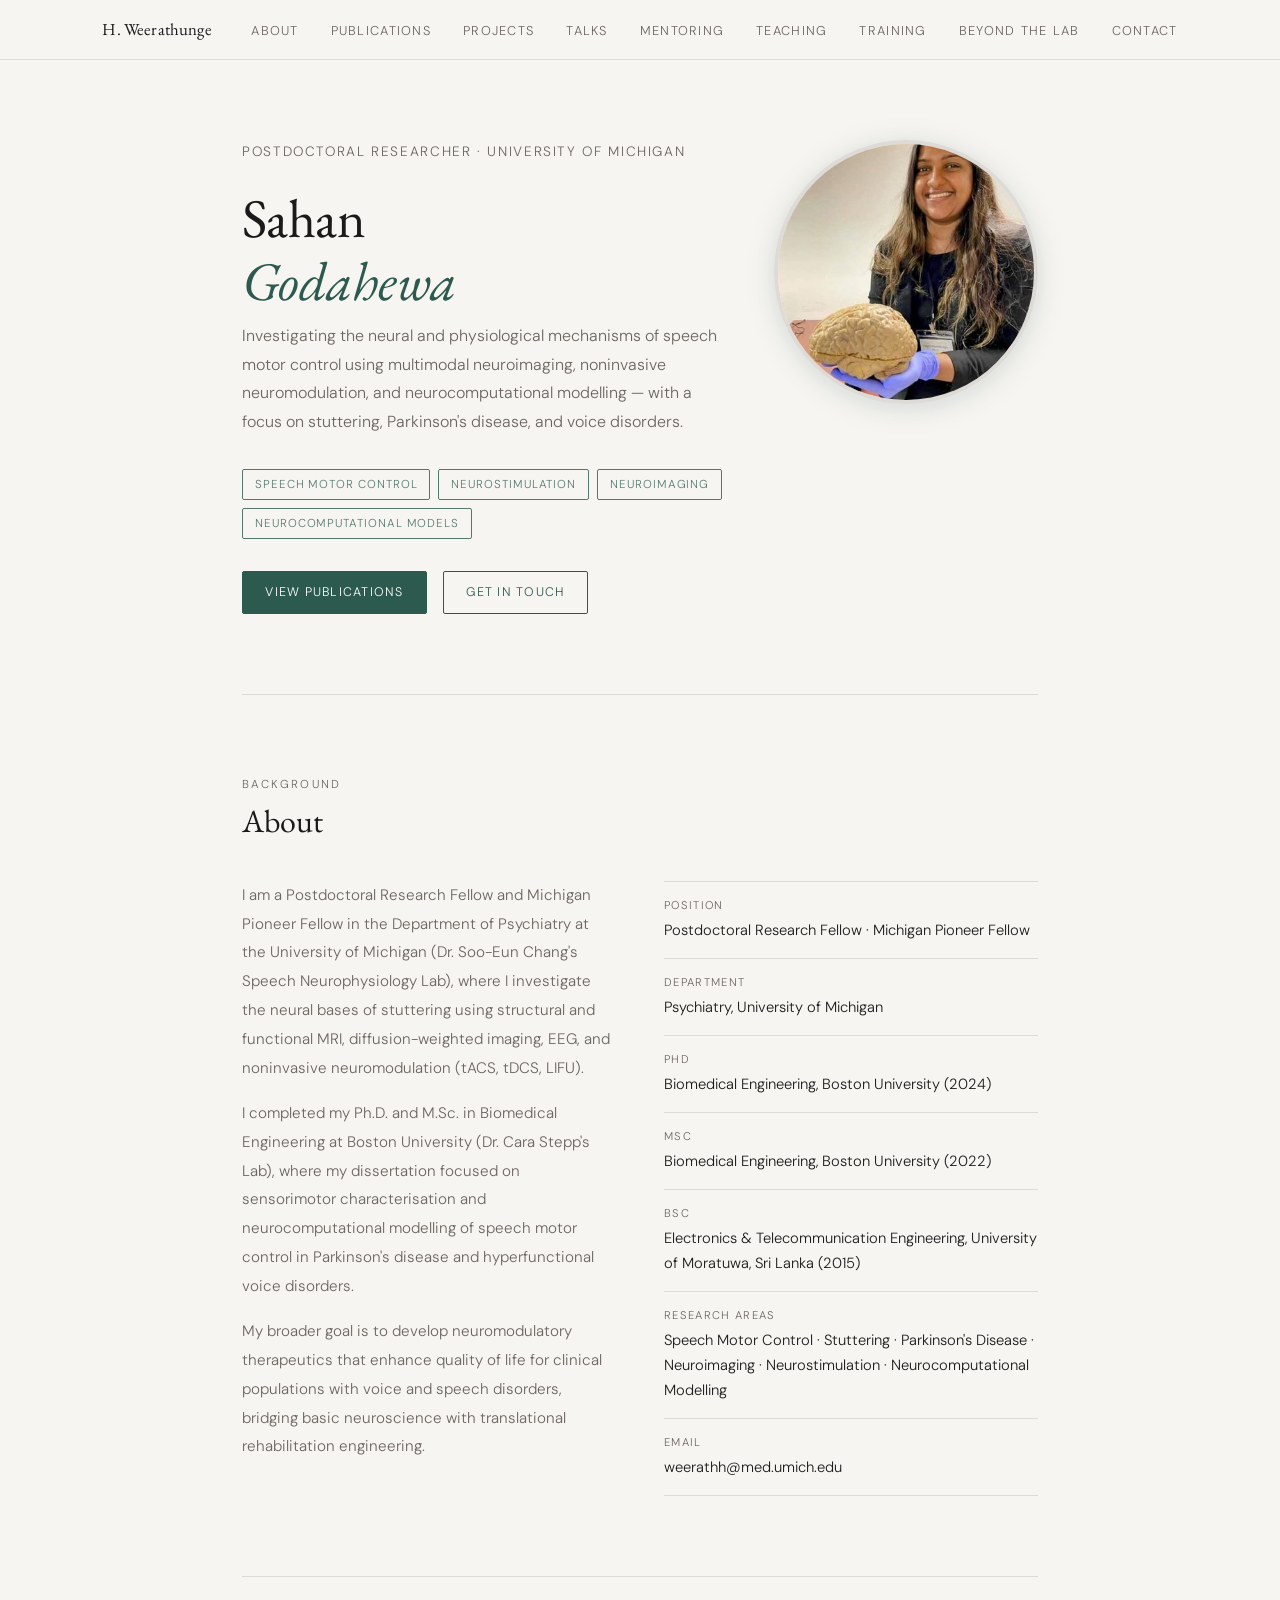
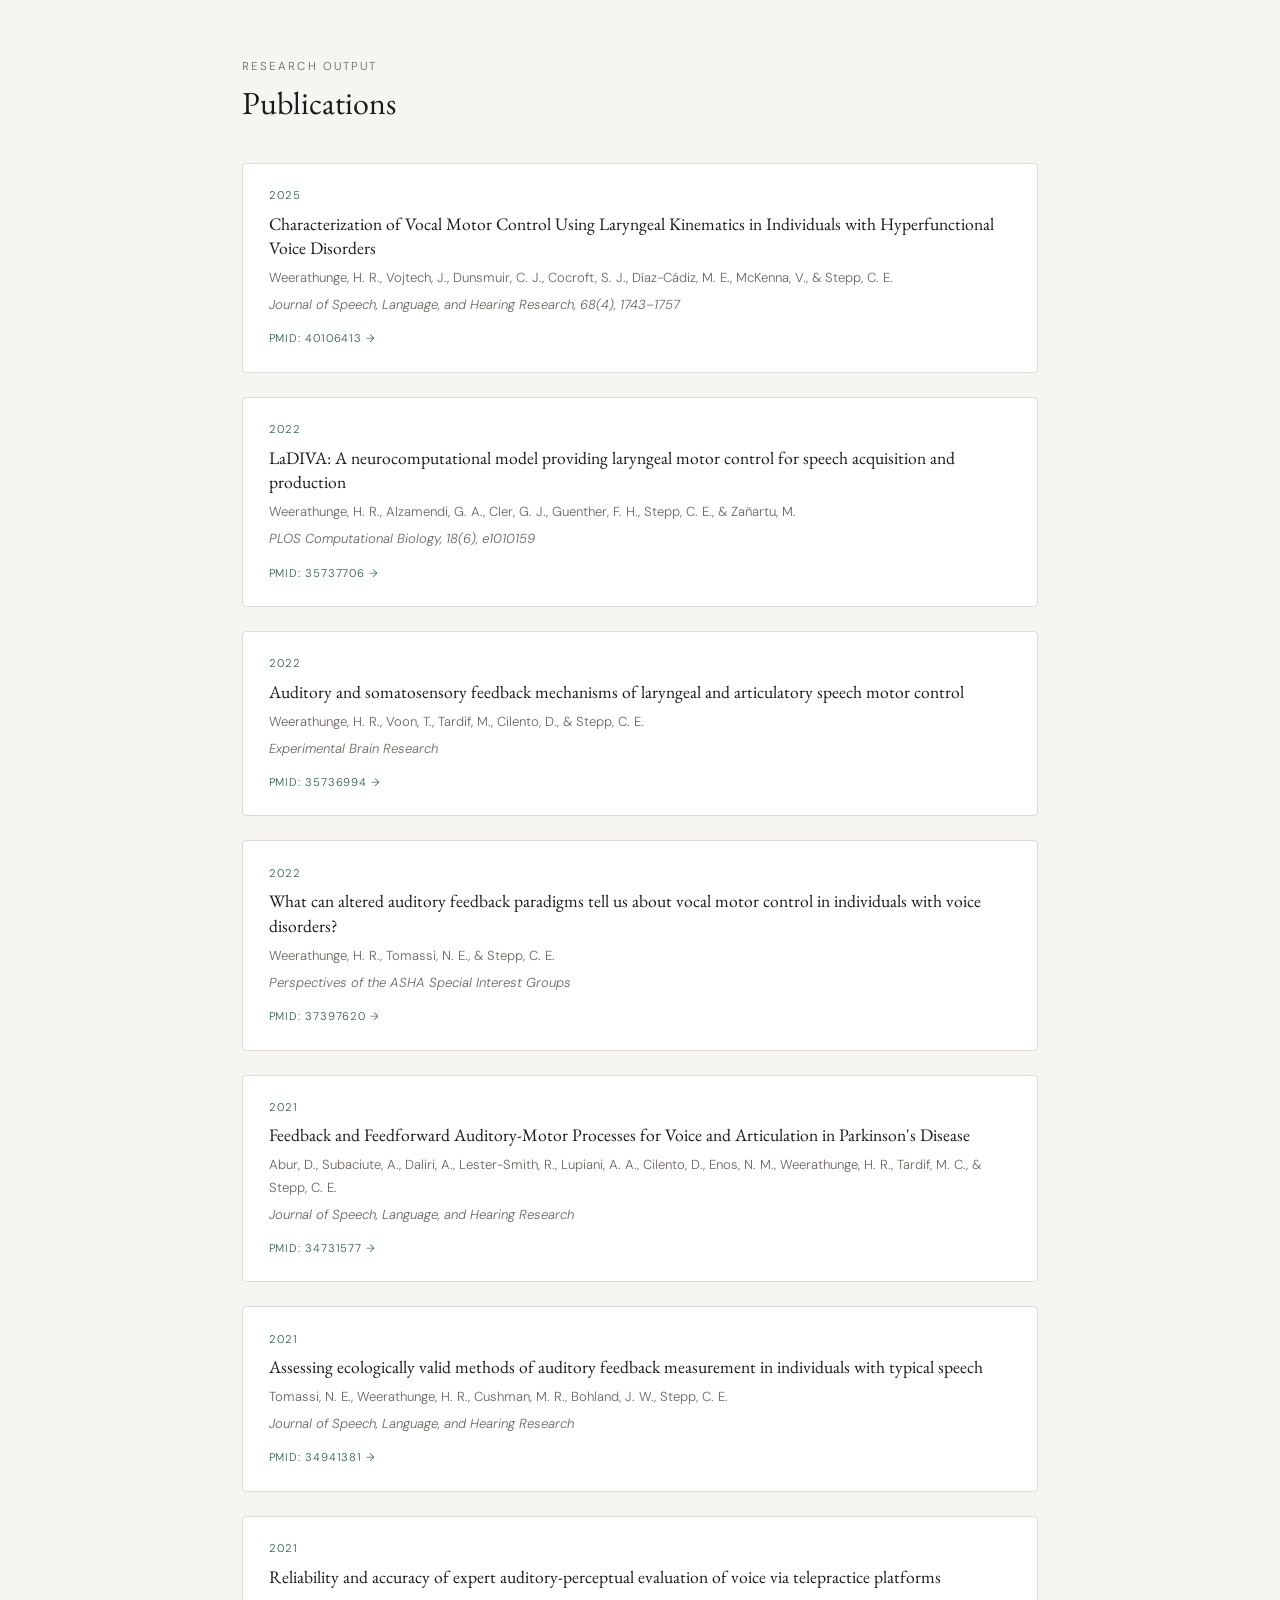
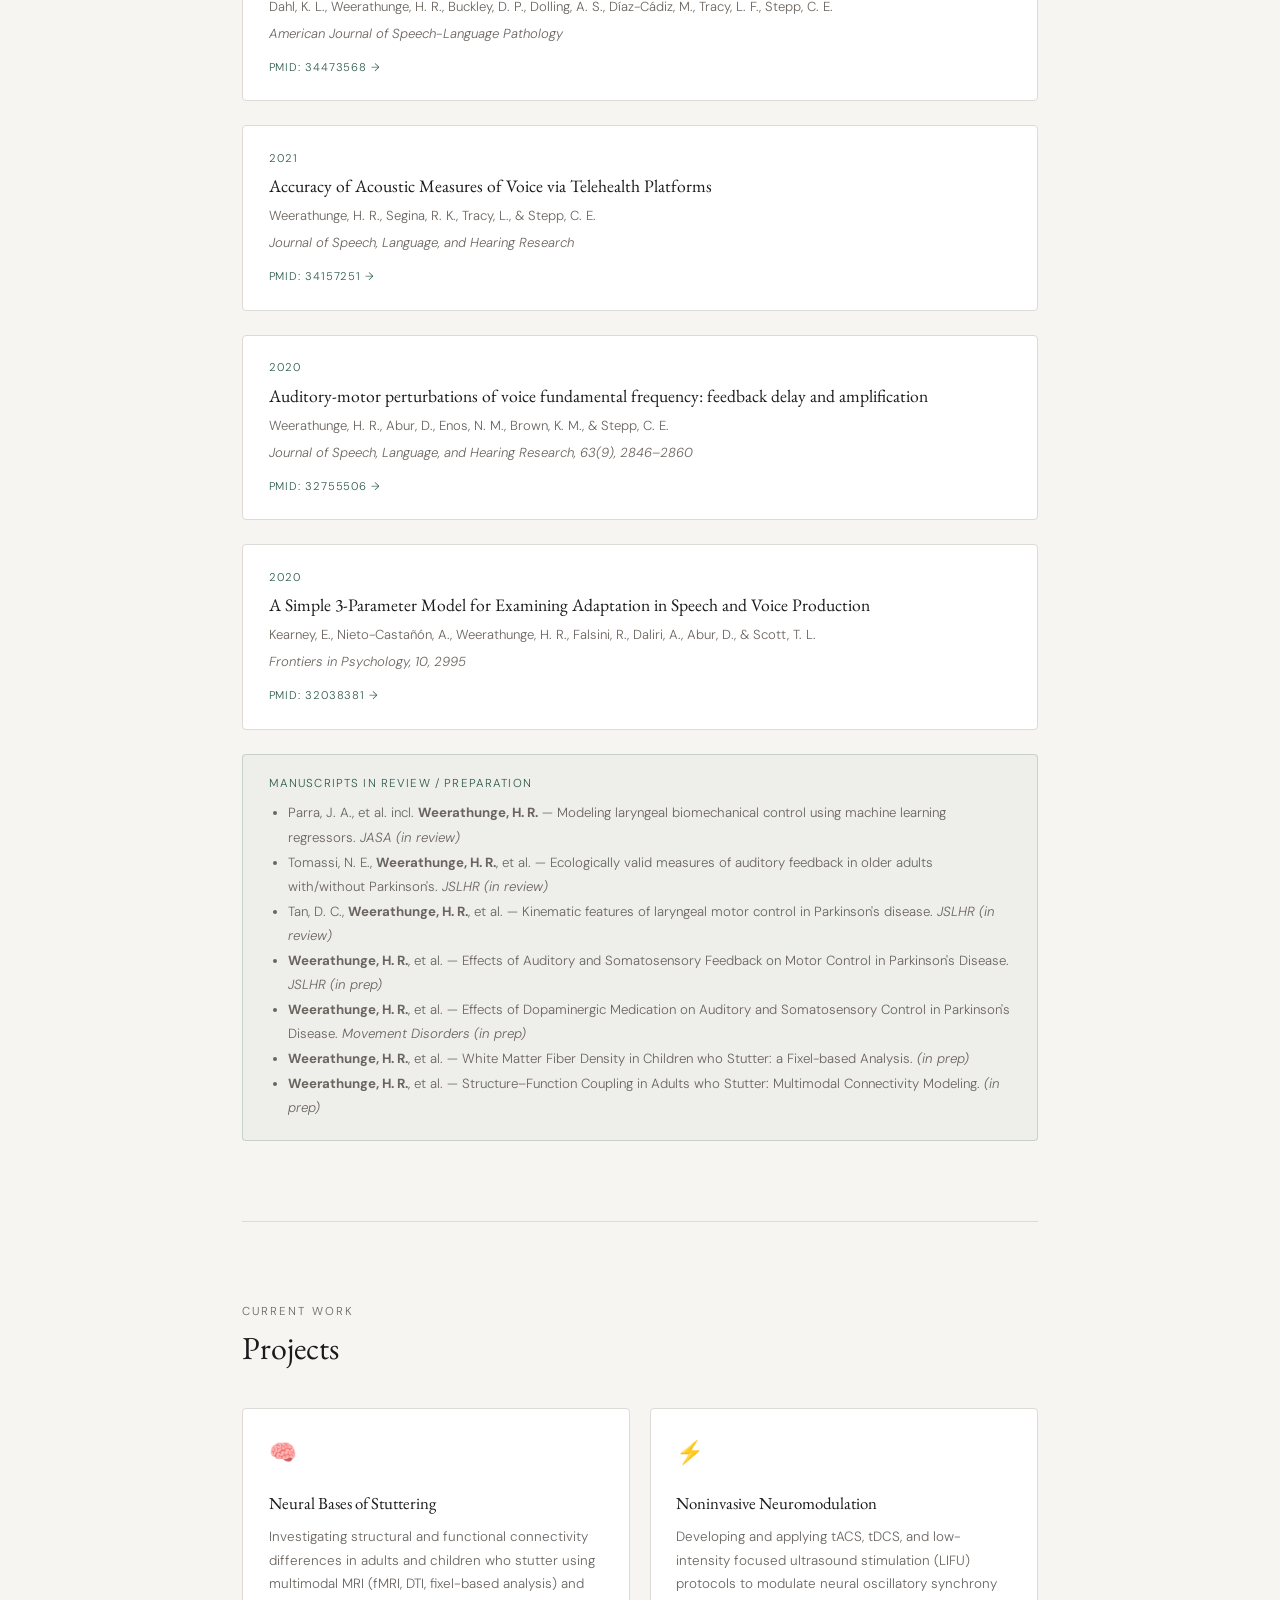
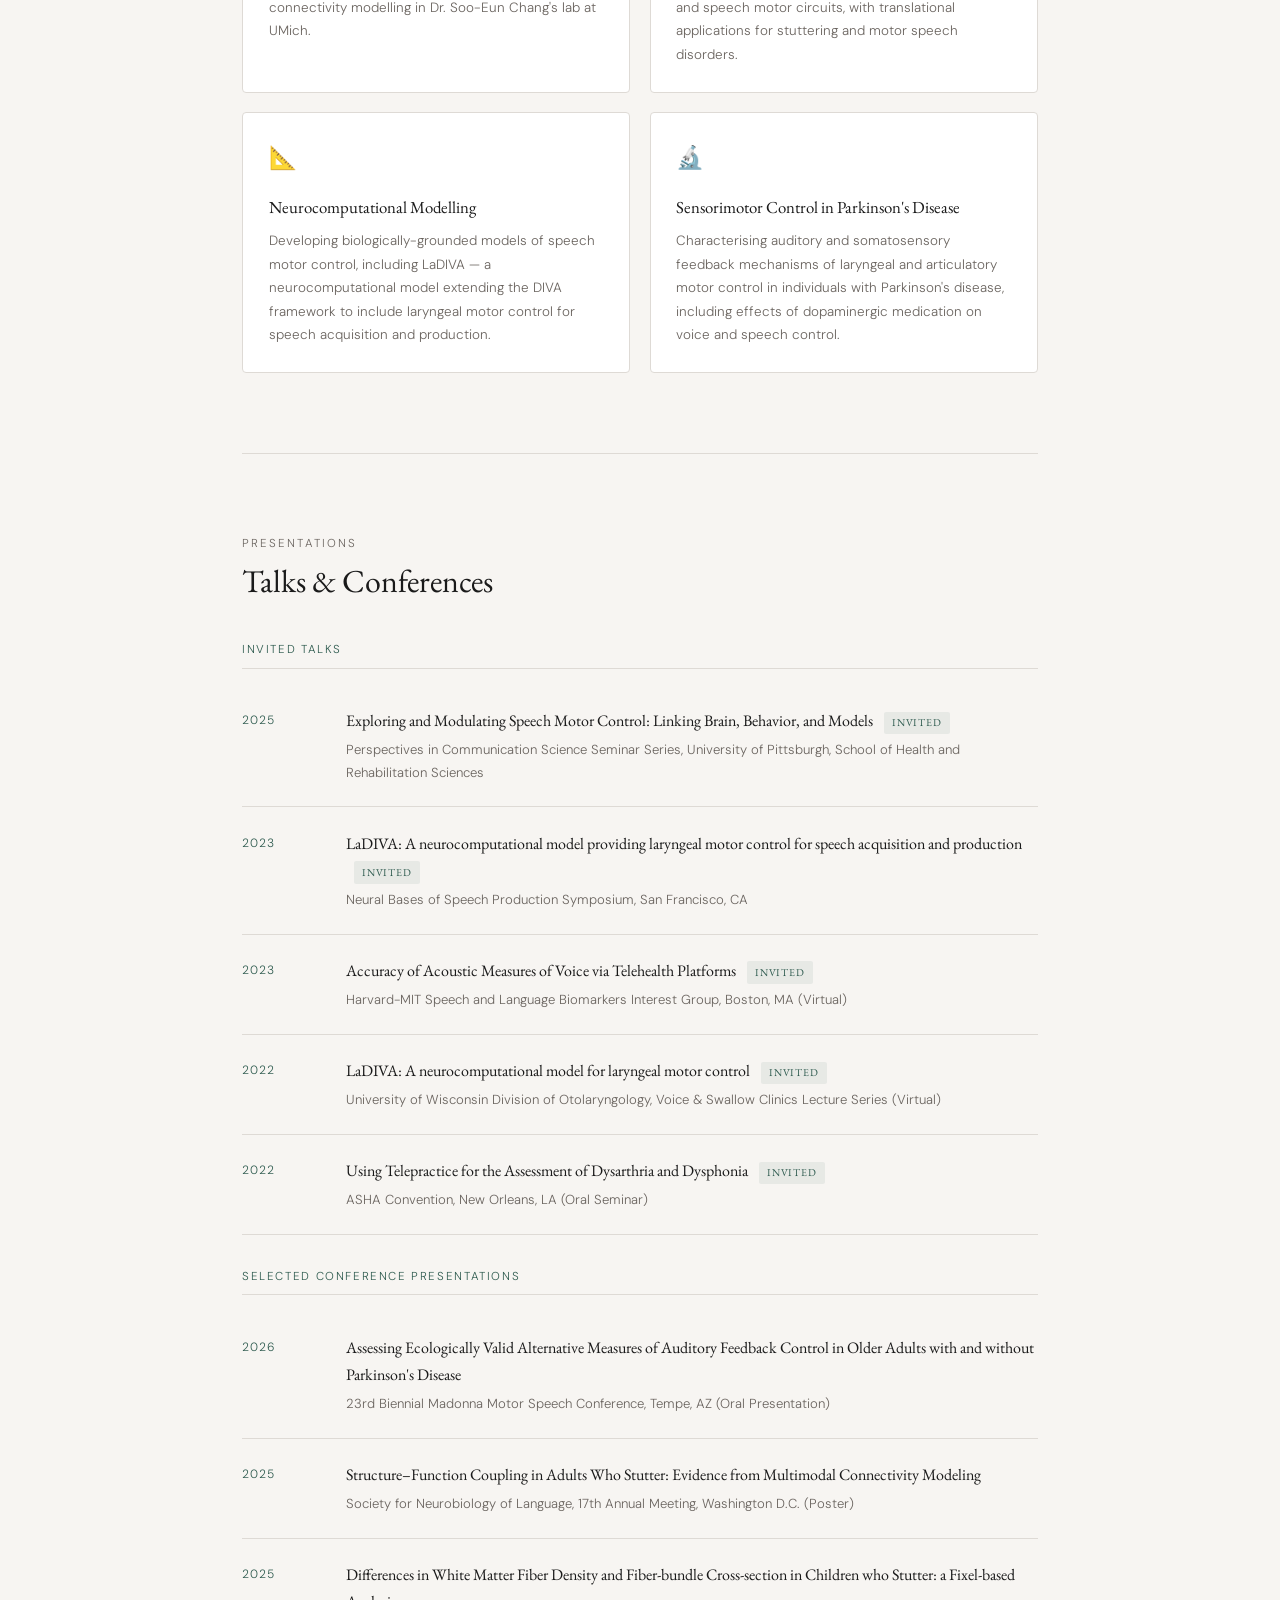
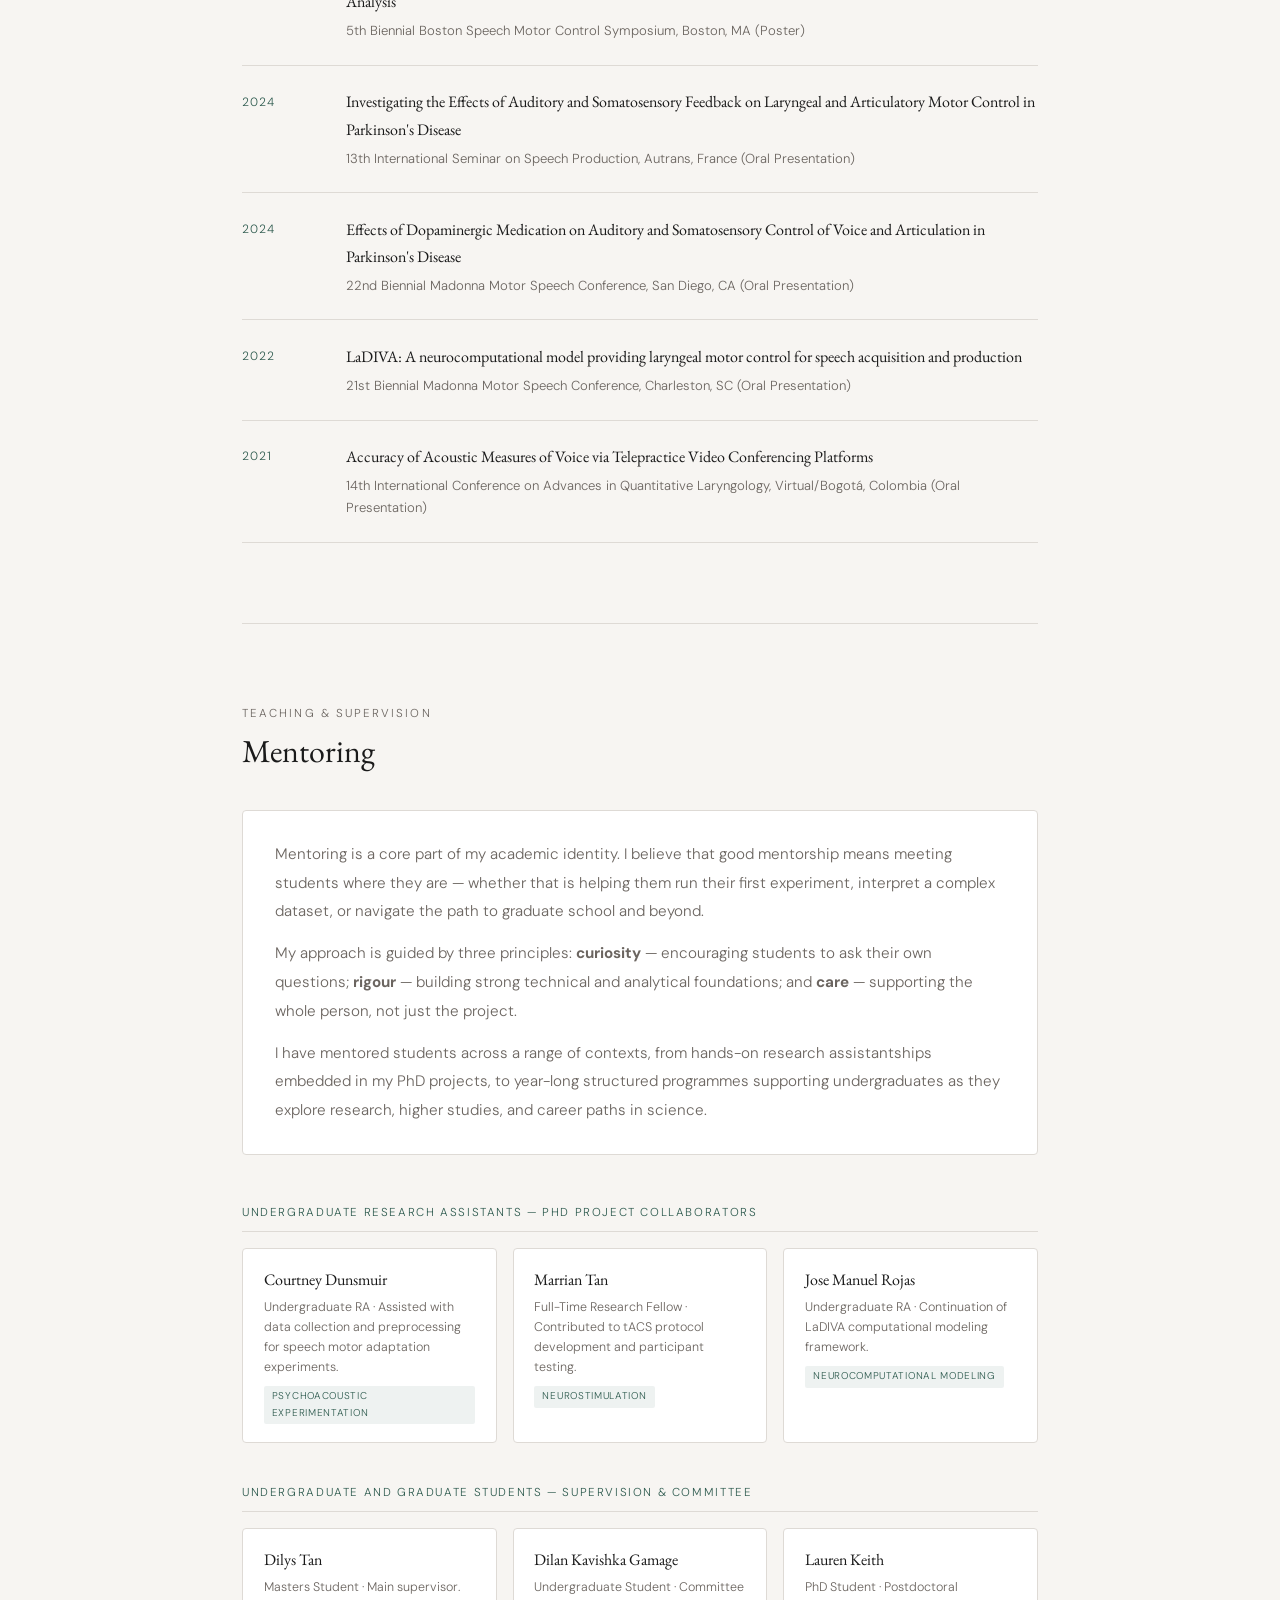
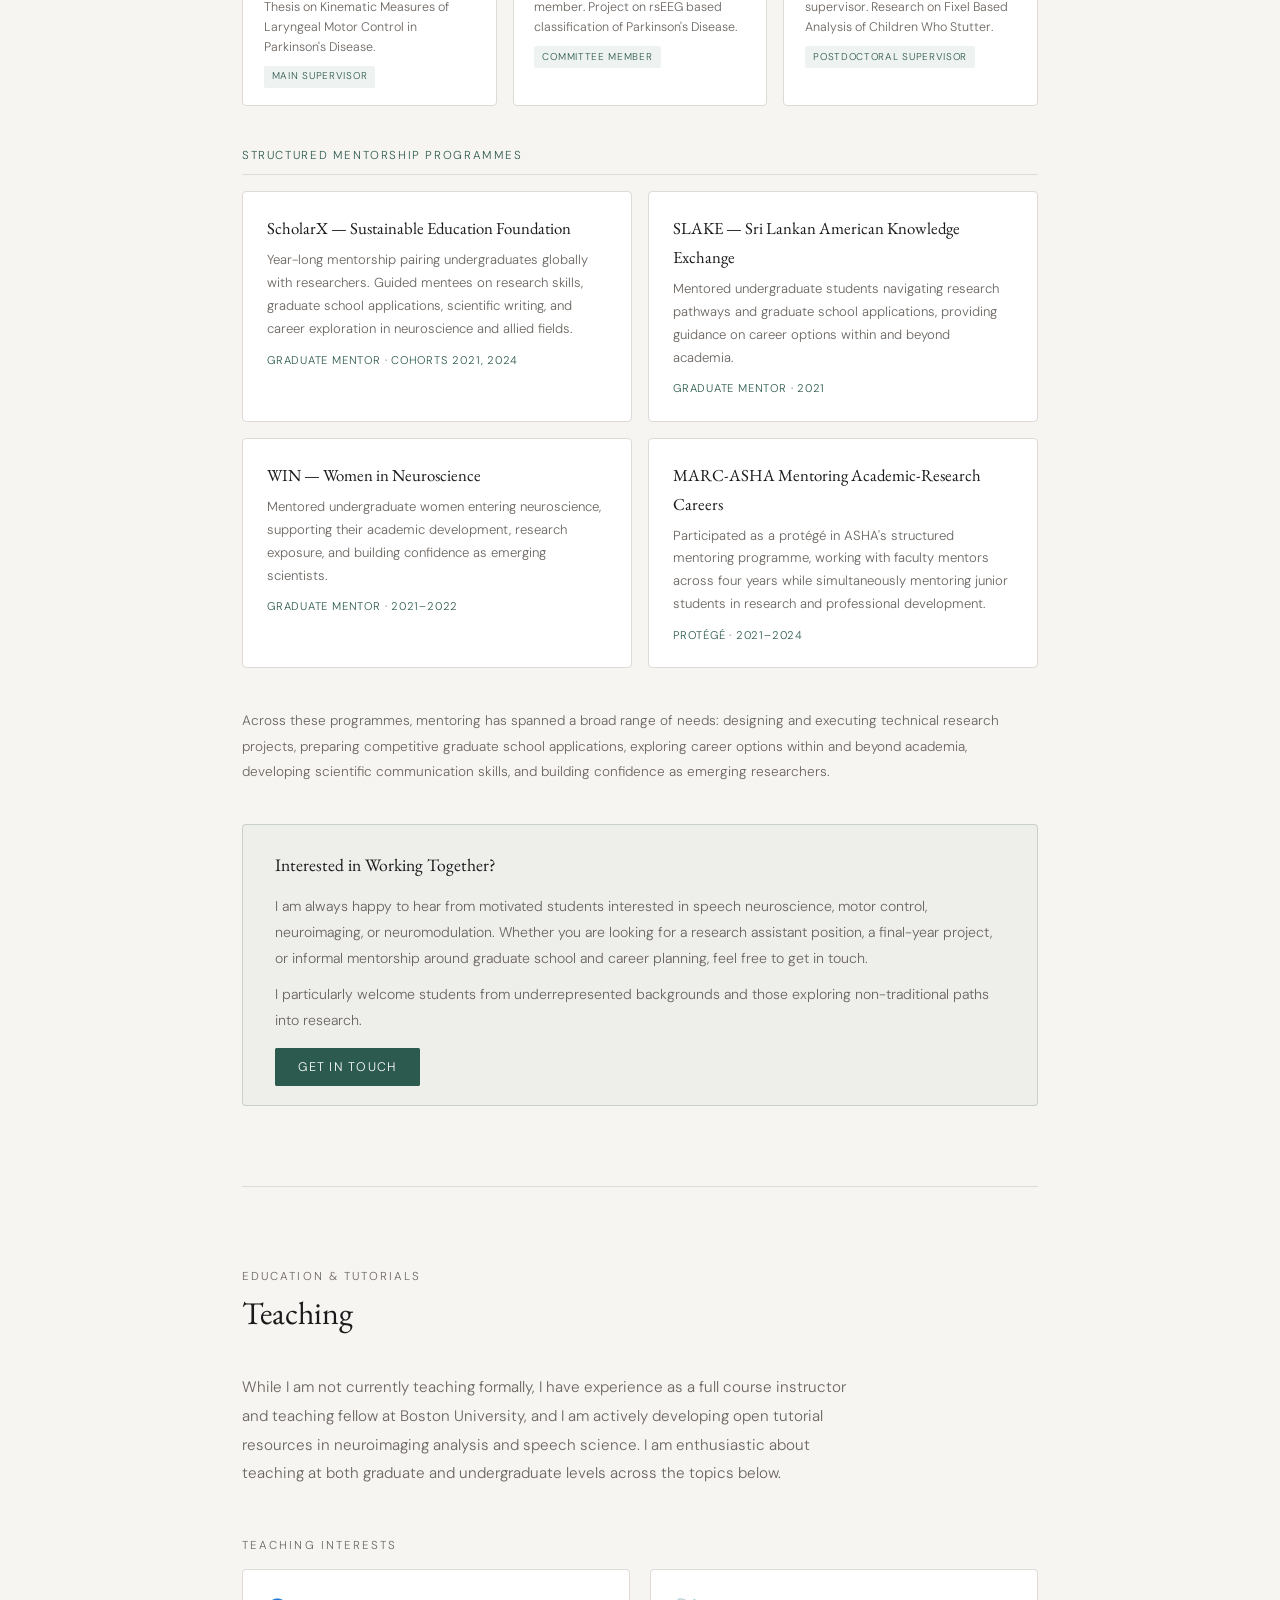
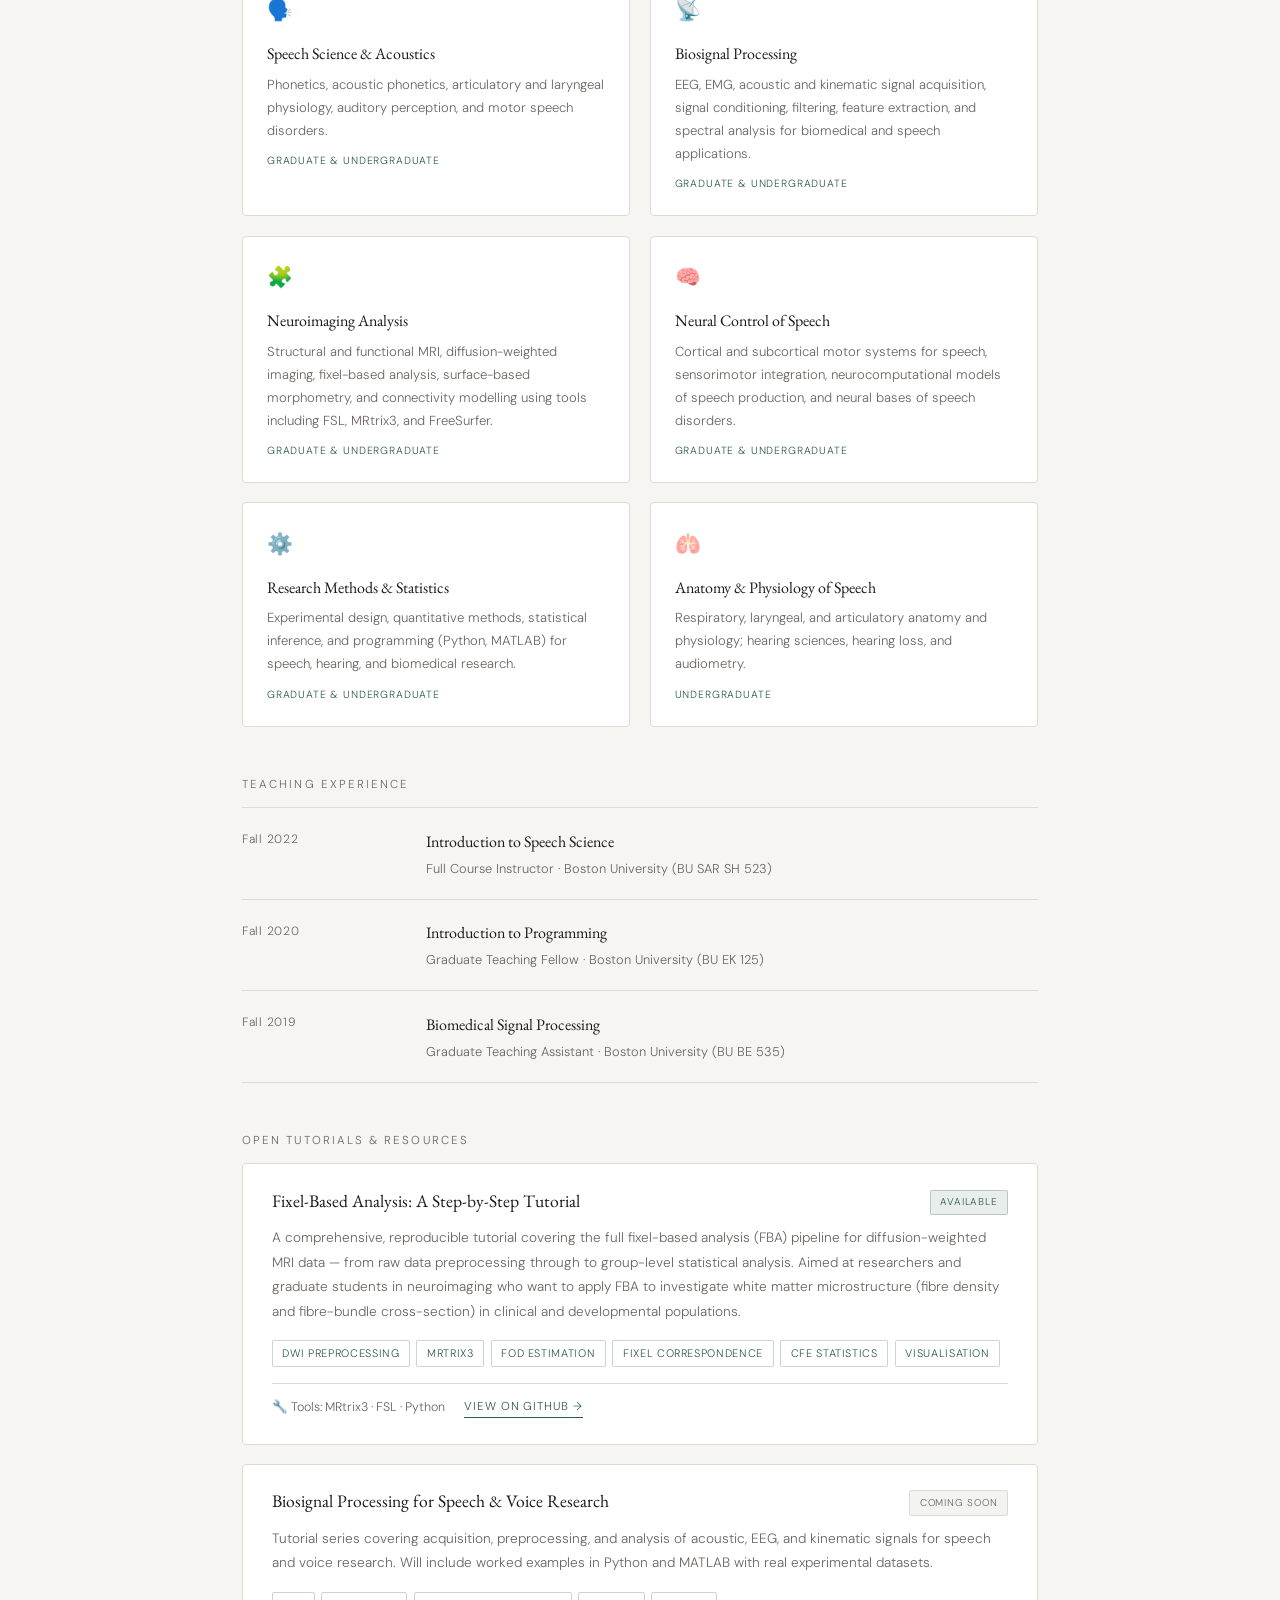
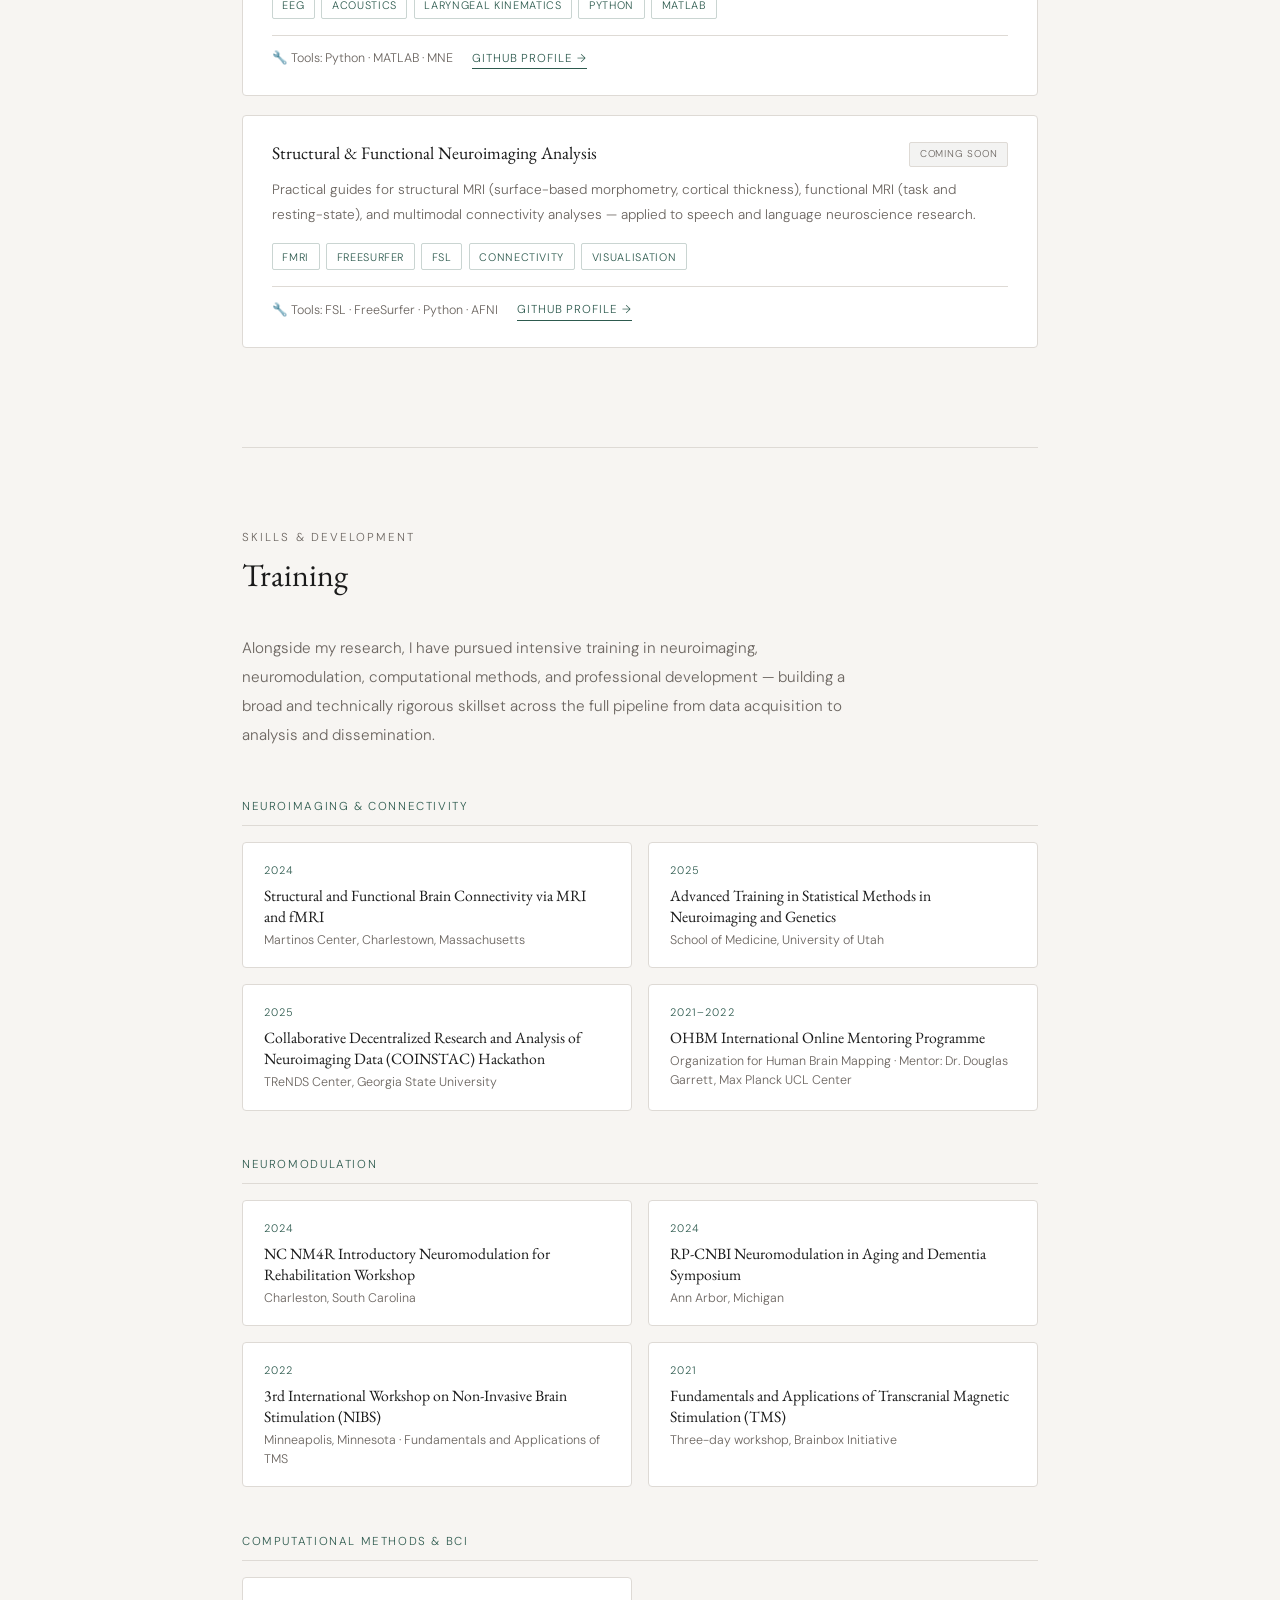
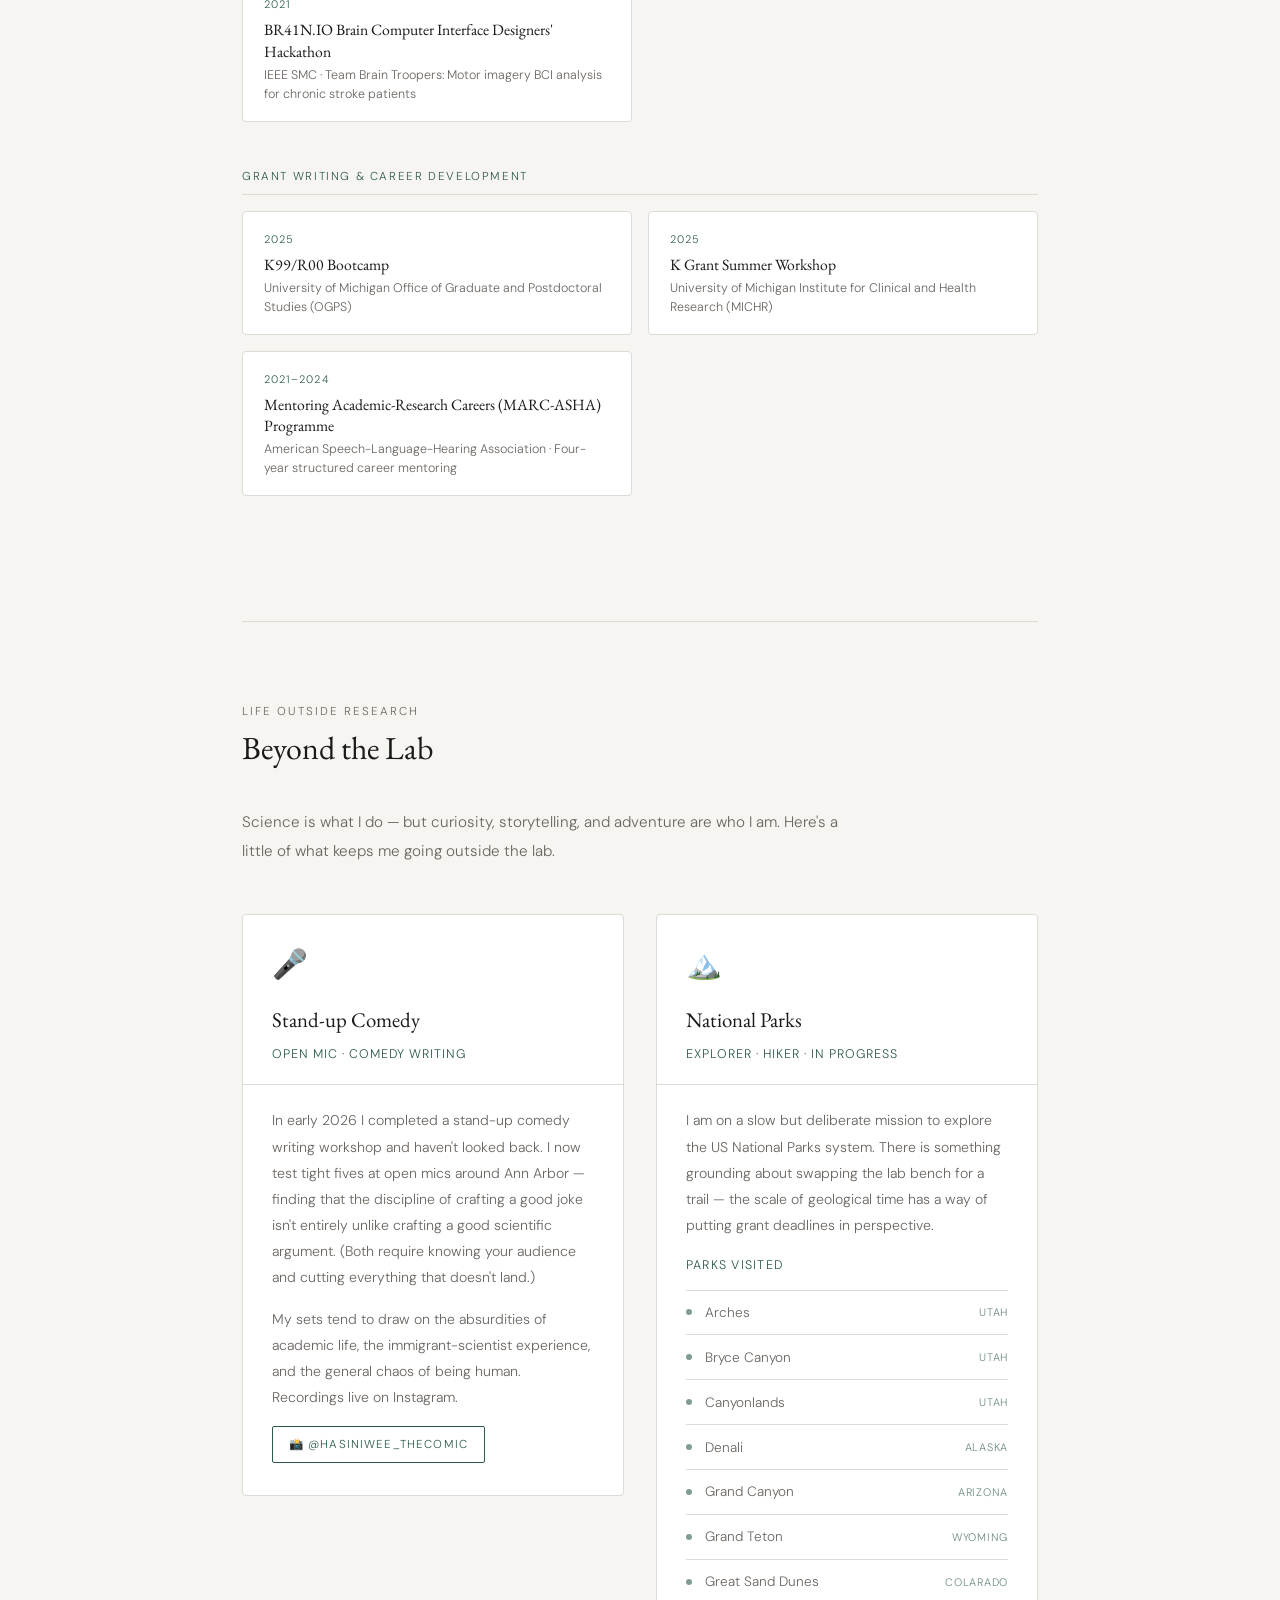
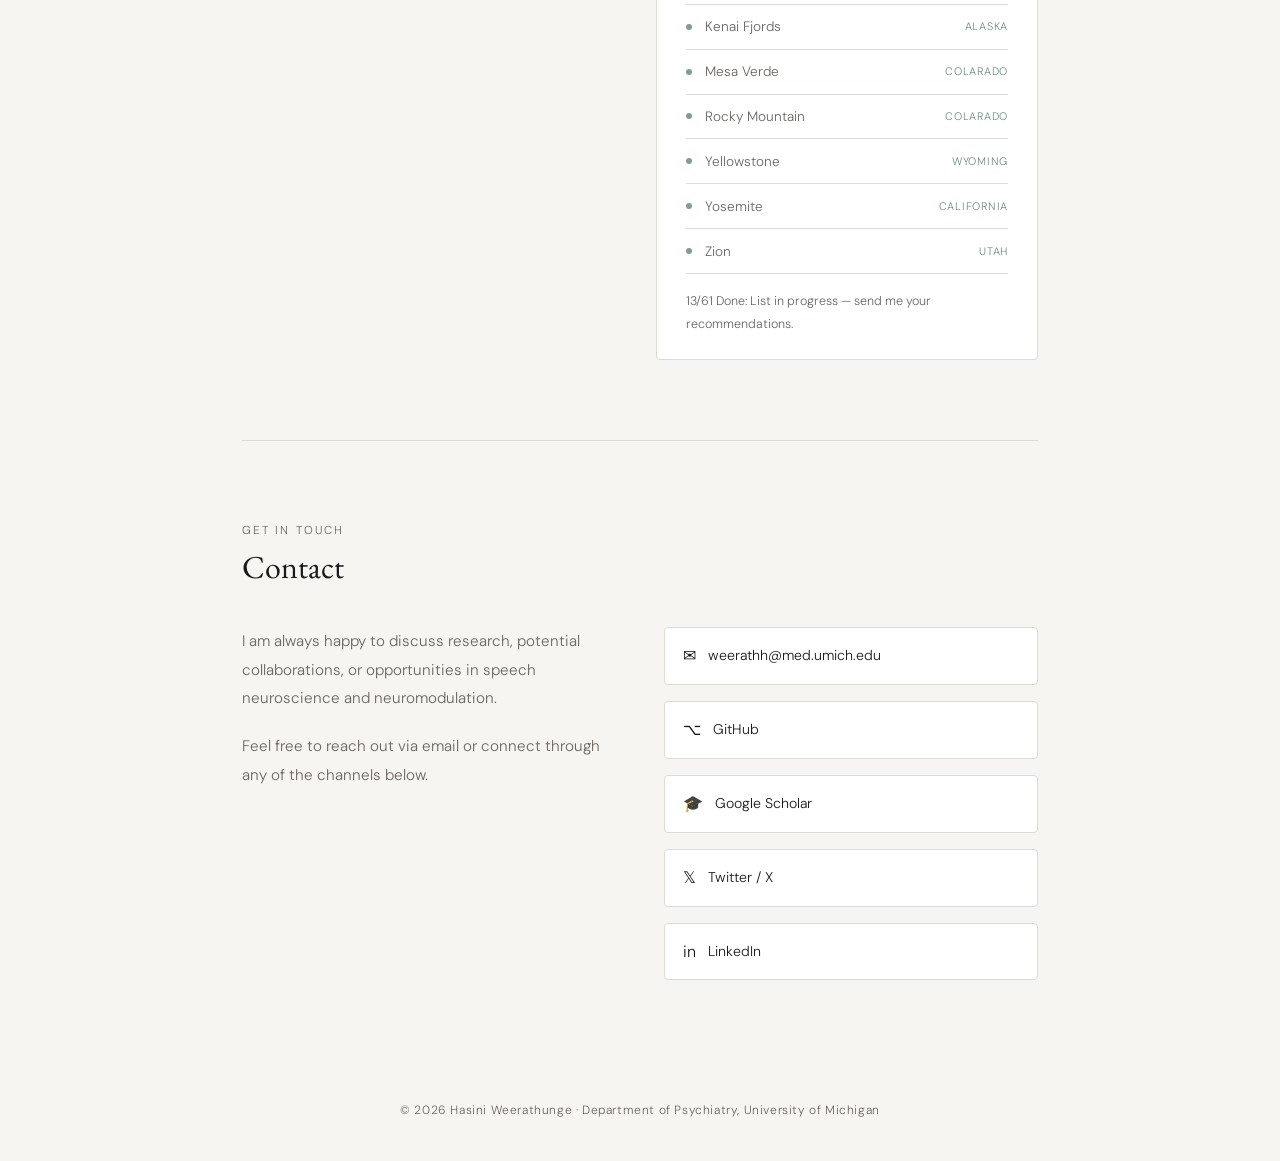
==== commit 2bb8a6e4: "Update index.html" ====
--- a/index.html
+++ b/index.html
@@ -3,7 +3,7 @@
 <head>
   <meta charset="UTF-8" />
   <meta name="viewport" content="width=device-width, initial-scale=1.0"/>
-  <title>Hasini Weerathunge | Postdoctoral Researcher</title>
+  <title>Sahan Godahewa | Computational Chemist</title>
   <link href="https://fonts.googleapis.com/css2?family=EB+Garamond:ital,wght@0,400;0,500;1,400&family=DM+Sans:wght@300;400;500&display=swap" rel="stylesheet"/>
   <style>
     *, *::before, *::after { box-sizing: border-box; margin: 0; padding: 0; }
@@ -753,7 +753,7 @@
     <section id="hero">
       <div class="hero-text fade-in">
         <p class="hero-subtitle">Postdoctoral Researcher · University of Michigan</p>
-        <h1>Hasini<br><em>Weerathunge</em></h1>
+        <h1>Sahan<br><em>Godahewa</em></h1>
         <p class="hero-desc">
           Investigating the neural and physiological mechanisms of speech motor control using
           multimodal neuroimaging, noninvasive neuromodulation, and neurocomputational modelling —
